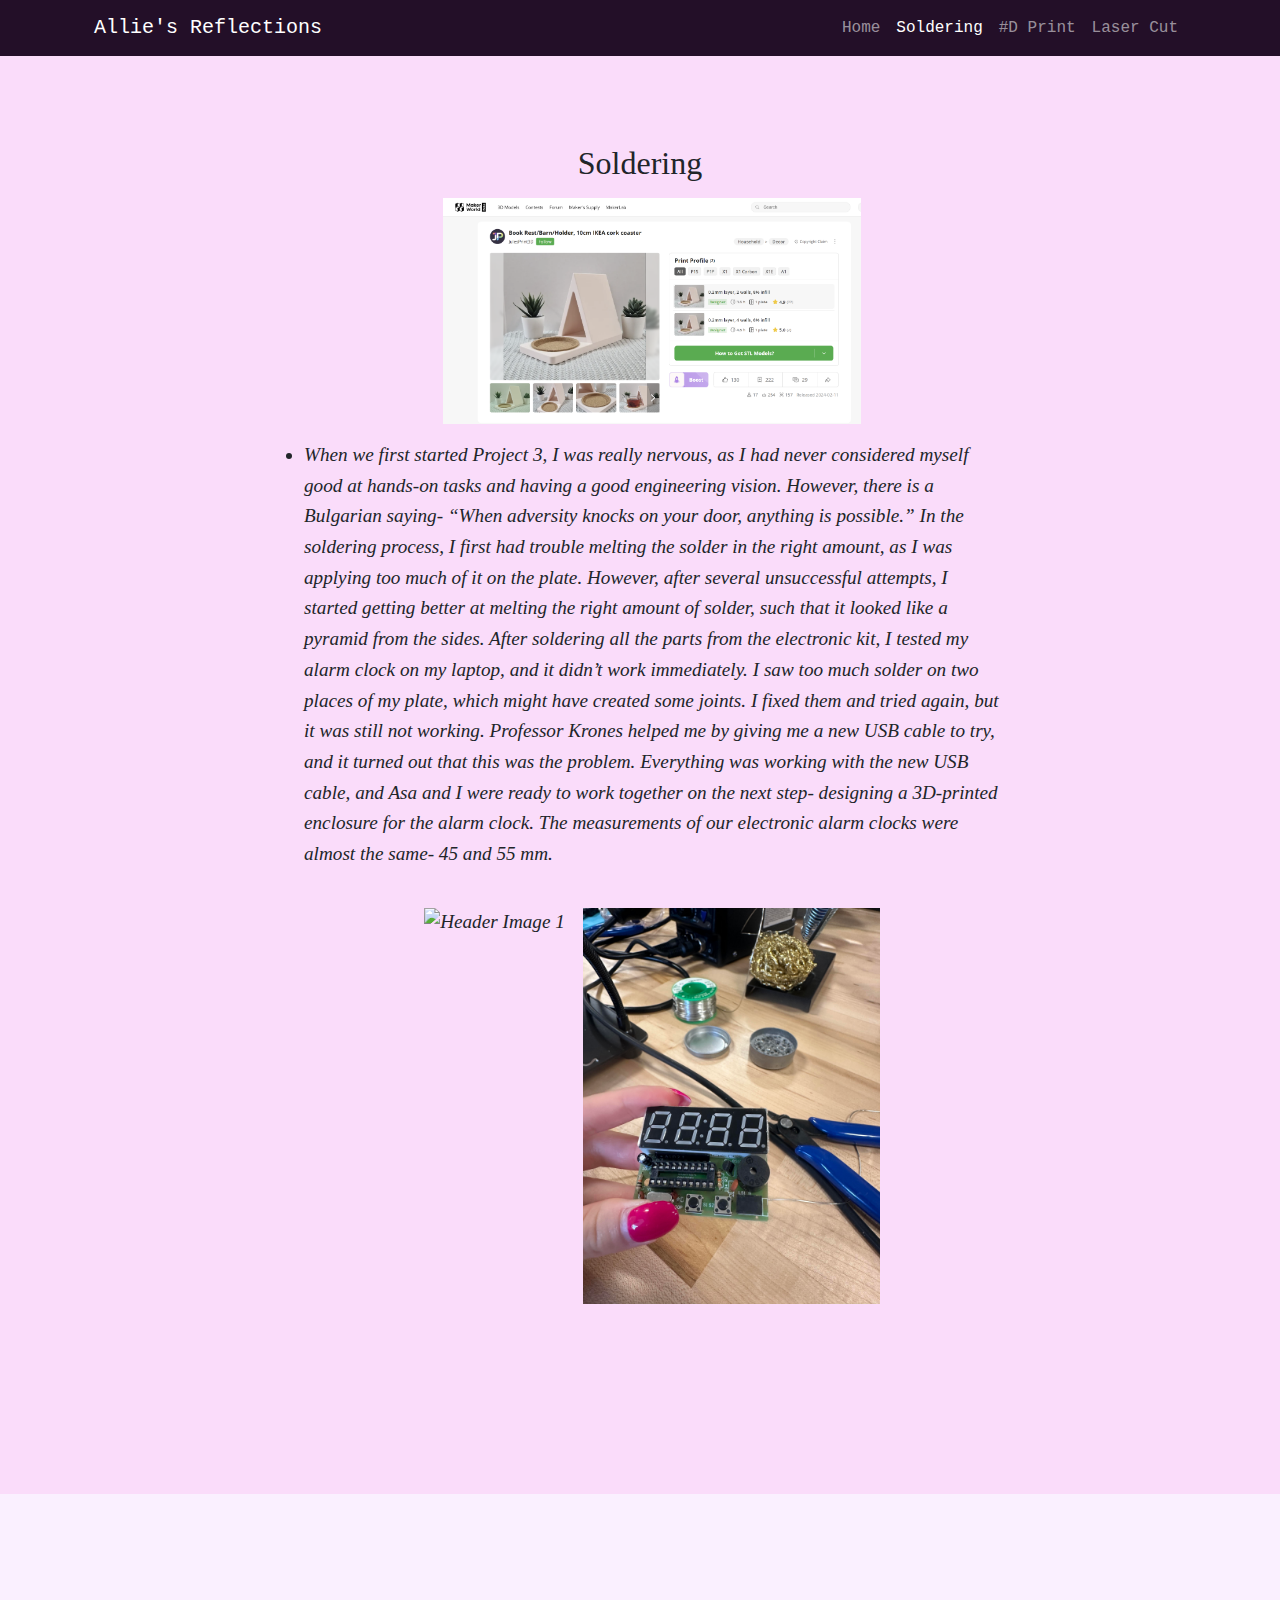
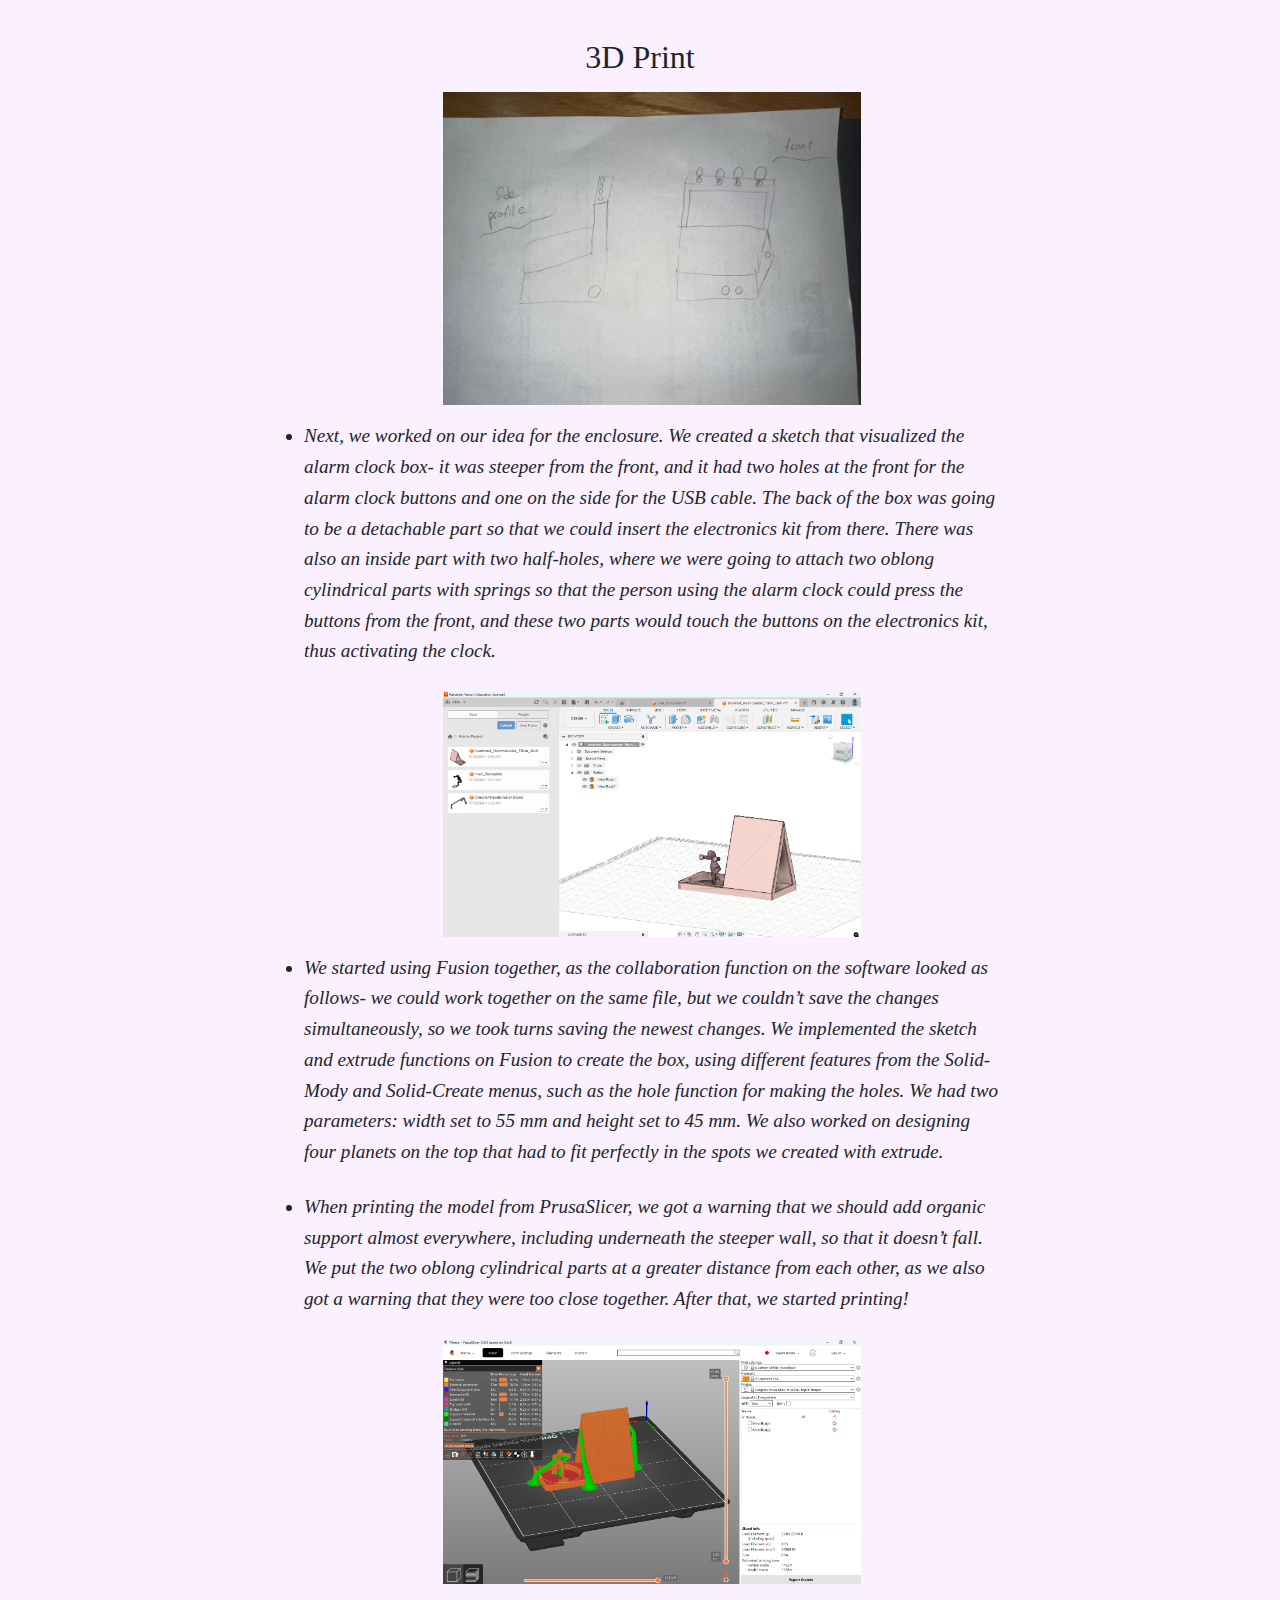
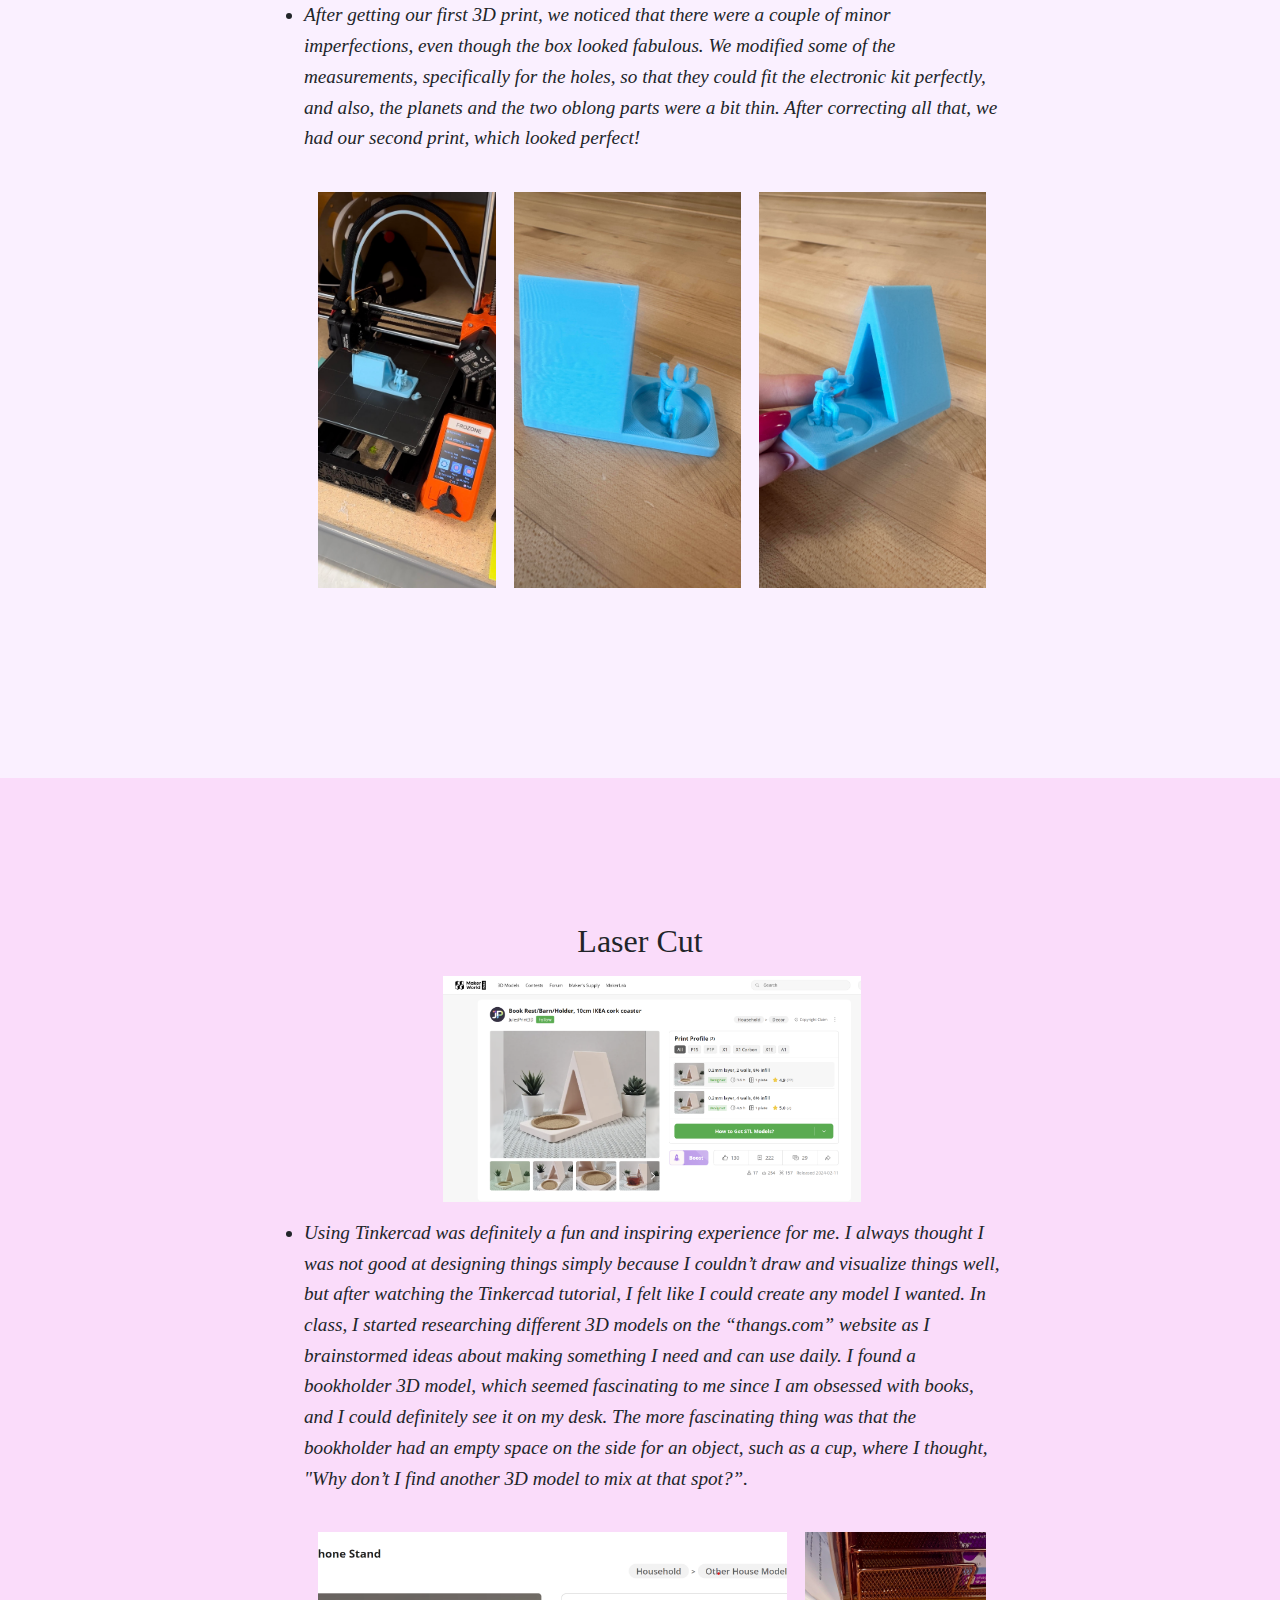
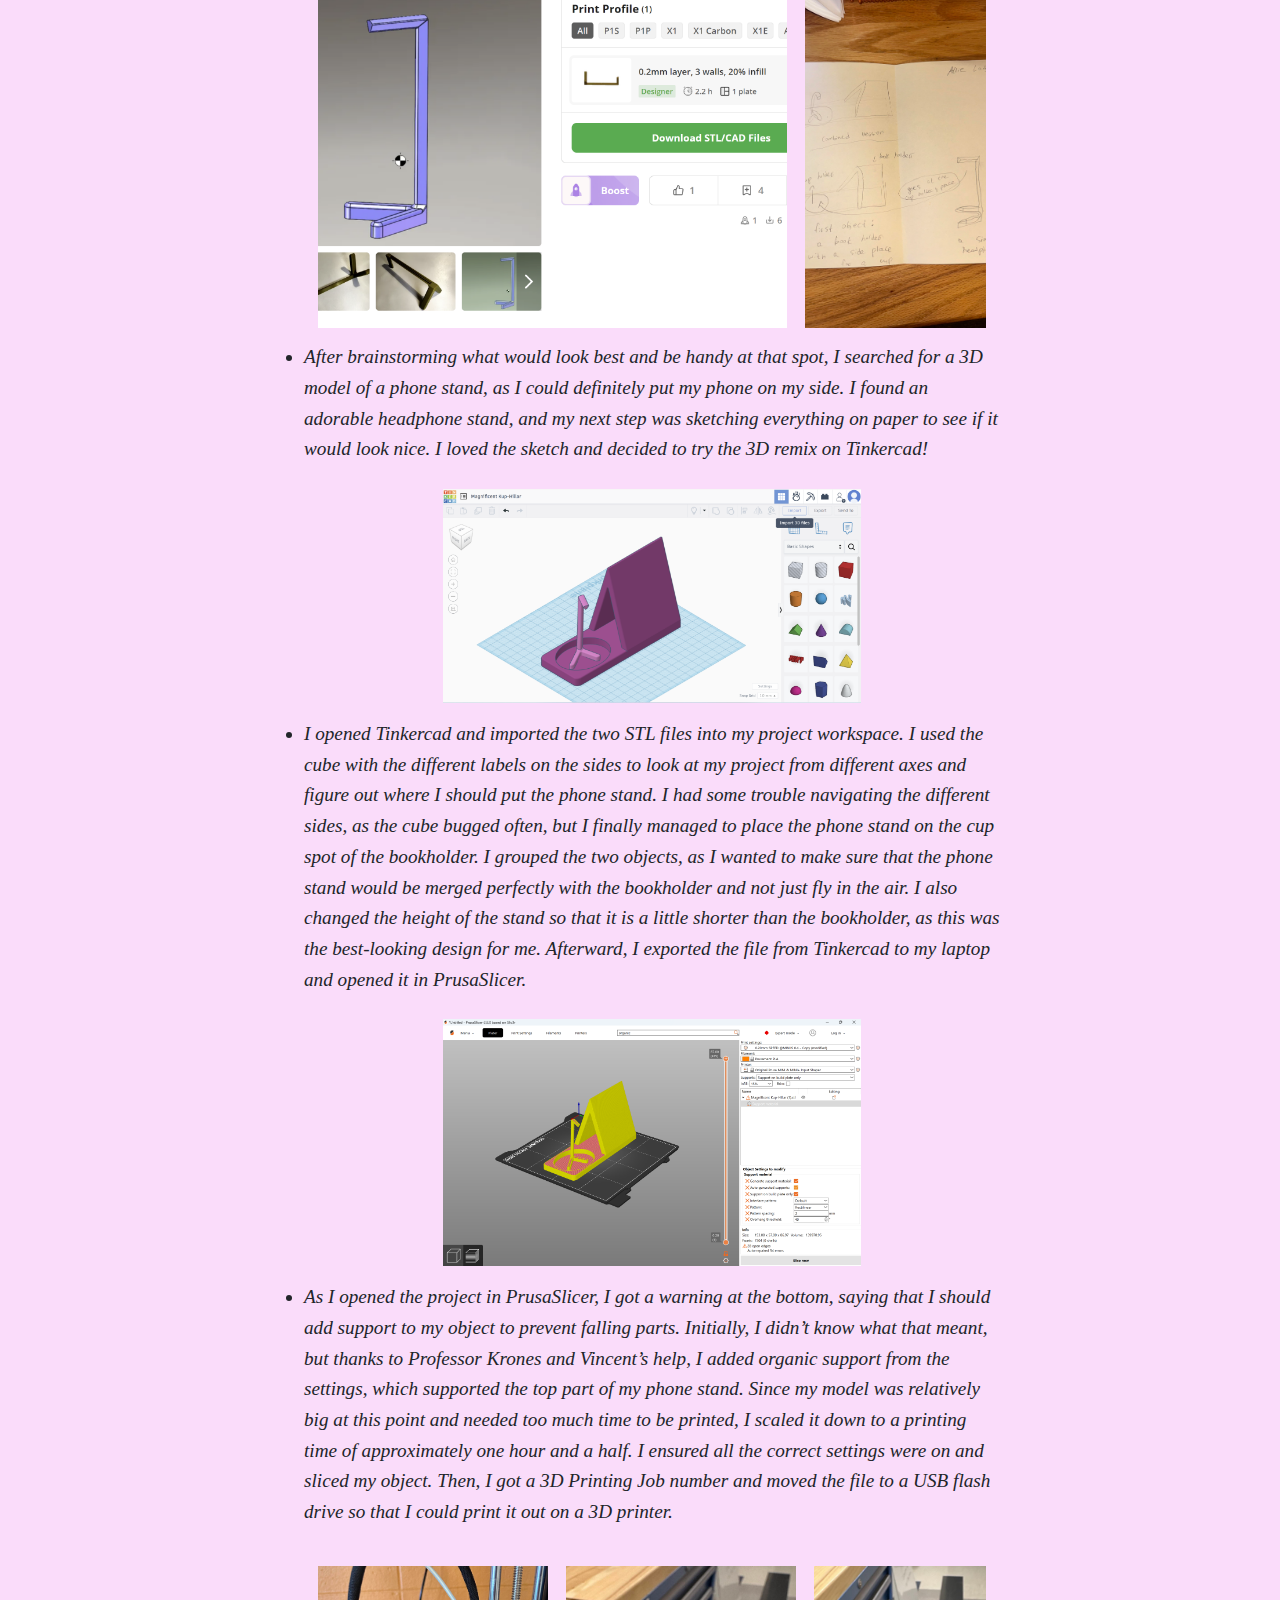
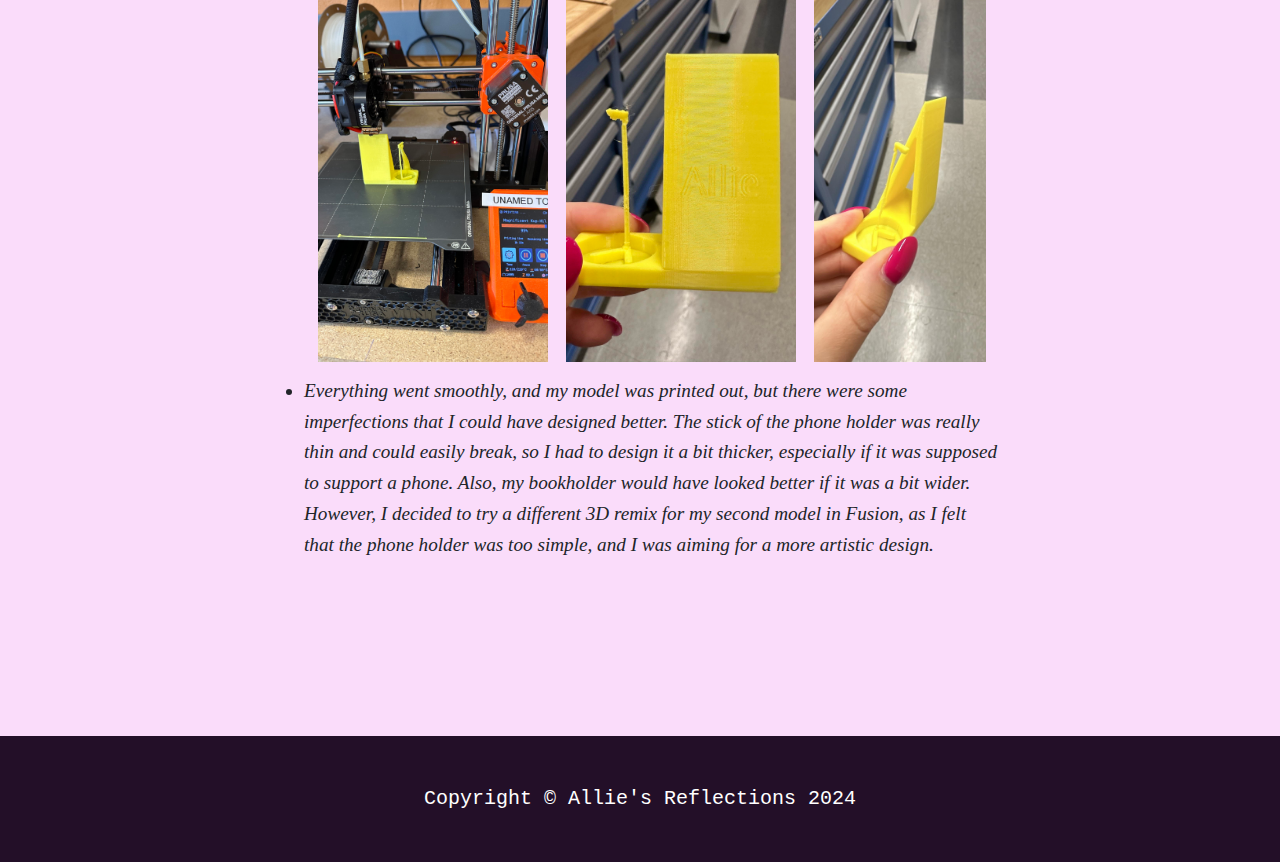
==== project3.html @ 19a3735e "Update project3.html" ====
<!DOCTYPE html>
<html lang="en">
<head>
    <meta charset="utf-8" />
    <meta name="viewport" content="width=device-width, initial-scale=1, shrink-to-fit=no" />
    <meta name="description" content="" />
    <meta name="author" content="" />
    <title>Print Reflections - Allie's Reflections</title>
    <link rel="icon" type="image/x-icon" href="assets/favicon.ico" />
    <!-- Core theme CSS (includes Bootstrap)-->
    <link href="css/styles.css" rel="stylesheet" />
</head>
<body id="page-top">
    <!-- Navigation -->
    <nav class="navbar navbar-expand-lg navbar-dark bg-dark fixed-top" id="mainNav">
        <div class="container px-4">
            <a class="navbar-brand" href="index.html">Allie's Reflections</a>
            <button class="navbar-toggler" type="button" data-bs-toggle="collapse" data-bs-target="#navbarResponsive" aria-controls="navbarResponsive" aria-expanded="false" aria-label="Toggle navigation"><span class="navbar-toggler-icon"></span></button>
            <div class="collapse navbar-collapse text-white" id="navbarResponsive">
                <ul class="navbar-nav ms-auto">
                    <li class="nav-item"><a class="nav-link" href="index.html">Home</a></li>
                    <li class="nav-item"><a class="nav-link" href="project3.html#model1">Soldering</a></li>
                    <li class="nav-item"><a class="nav-link" href="project3.html#model2">#D Print</a></li>
                    <li class="nav-item"><a class="nav-link" href="project3.html#model3">Laser Cut</a></li>
                </ul>
            </div>
        </div>
    </nav>

    <!-- Model 1 section -->
    <section class="bg-light" id="model1">
        <div class="container px-4">
            <div class="row justify-content-center">
                <div class="col-lg-8">
                    <h2>Soldering </h2>
                    <ul class="keychain-print-text">
                        <img src="assets/bookholder.png" alt="Bookholder Print" class="keychain-image">
                        <li> When we first started Project 3, I was really nervous, as I had never considered myself good at hands-on tasks and having a good engineering vision. However, there is a Bulgarian saying- “When adversity knocks on your door, anything is possible.” In the soldering process, I first had trouble melting the solder in the right amount, as I was applying too much of it on the plate. However, after several unsuccessful attempts, I started getting better at melting the right amount of solder, such that it looked like a pyramid from the sides. After soldering all the parts from the electronic kit, I tested my alarm clock on my laptop, and it didn’t work immediately. I saw too much solder on two places of my plate, which might have created some joints. I fixed them and tried again, but it was still not working. Professor Krones helped me by giving me a new USB cable to try, and it turned out that this was the problem. Everything was working with the new USB cable, and Asa and I were ready to work together on the next step- designing a 3D-printed enclosure for the alarm clock. The measurements of our electronic alarm clocks were almost the same- 45 and 55 mm.</li>
                        <div class="header-images">
                            <div class="header-image1">
                                <img src="assets/Soldering1.png" alt="Header Image 1" />
                            </div>
                            <div class="header-image2">
                                <img src="assets/Soldering2.jpg" alt="Header Image 2" />
                            </div>
                        </div>
                    </ul>
                </div>
            </div>
        </div>
    </section>

    <!-- Model 2 section -->
    <section class="bg-secondary" id="model2">
        <div class="container px-4">
            <div class="row gx-4 justify-content-center">
                <div class="col-lg-8">
                    <h2>3D Print</h2>
                    <ul class="keychain-print-text">
                        <img src="assets/Sketch.jpg" alt="Man Design" class="keychain-image">
                        <li>Next, we worked on our idea for the enclosure. We created a sketch that visualized the alarm clock box- it was steeper from the front, and it had two holes at the front for the alarm clock buttons and one on the side for the USB cable. The back of the box was going to be a detachable part so that we could insert the electronics kit from there. There was also an inside part with two half-holes, where we were going to attach two oblong cylindrical parts with springs so that the person using the alarm clock could press the buttons from the front, and these two parts would touch the buttons on the electronics kit, thus activating the clock.</li>
                        <img src="assets/Fusion.png" alt="Fusion" class="keychain-image">
                        <li>We started using Fusion together, as the collaboration function on the software looked as follows- we could work together on the same file, but we couldn’t save the changes simultaneously, so we took turns saving the newest changes. We implemented the sketch and extrude functions on Fusion to create the box, using different features from the Solid-Mody and Solid-Create menus, such as the hole function for making the holes. We had two parameters: width set to 55 mm and height set to 45 mm. We also worked on designing four planets on the top that had to fit perfectly in the spots we created with extrude. </li>
                        <li>When printing the model from PrusaSlicer, we got a warning that we should add organic support almost everywhere, including underneath the steeper wall, so that it doesn’t fall. We put the two oblong cylindrical parts at a greater distance from each other, as we also got a warning that they were too close together. After that, we started printing! </li>
                        <img src="assets/Remix2_PrusaSlicer.png" alt="Remix2_PrusaSlicer" class="keychain-image">
                        <li>After getting our first 3D print, we noticed that there were a couple of minor imperfections, even though the box looked fabulous. We modified some of the measurements, specifically for the holes, so that they could fit the electronic kit perfectly, and also, the planets and the two oblong parts were a bit thin. After correcting all that, we had our second print, which looked perfect!</li>
                        <div class="header-images">
                            <div class="header-image1">
                                <img src="assets/model2_image1.jpg" alt="Header Image 1" />
                            </div>
                            <div class="header-image2">
                                <img src="assets/model2_image2.jpg" alt="Header Image 2" />
                            </div>
                            <div class="header-image3">
                                <img src="assets/model2_image3.jpg" alt="Header Image 3" />
                            </div>
                        </div>
                    </ul>
                </div>
            </div>
        </div>
    </section>
     <!-- Model 3 section -->
    <section class="bg-light" id="model3">
        <div class="container px-4">
            <div class="row justify-content-center">
                <div class="col-lg-8">
                    <h2>Laser Cut</h2>
                    <ul class="keychain-print-text">
                        <img src="assets/bookholder.png" alt="Bookholder Print" class="keychain-image">
                        <li>Using Tinkercad was definitely a fun and inspiring experience for me. I always thought I was not good at designing things simply because I couldn’t draw and visualize things well, but after watching the Tinkercad tutorial, I felt like I could create any model I wanted. In class, I started researching different 3D models on the “thangs.com” website as I brainstormed ideas about making something I need and can use daily. I found a bookholder 3D model, which seemed fascinating to me since I am obsessed with books, and I could definitely see it on my desk. The more fascinating thing was that the bookholder had an empty space on the side for an object, such as a cup, where I thought, "Why don’t I find another 3D model to mix at that spot?”.</li>
                        <div class="header-images">
                            <div class="header-image1">
                                <img src="assets/headphone_stand.png" alt="Header Image 1" />
                            </div>
                            <div class="header-image2">
                                <img src="assets/sketch.jpg" alt="Header Image 2" />
                            </div>
                        </div>
                        <li>After brainstorming what would look best and be handy at that spot, I searched for a 3D model of a phone stand, as I could definitely put my phone on my side. I found an adorable headphone stand, and my next step was sketching everything on paper to see if it would look nice. I loved the sketch and decided to try the 3D remix on Tinkercad!</li>
                        <img src="assets/Tinkercad.png" alt="Tinkercad" class="keychain-image">
                        <li>I opened Tinkercad and imported the two STL files into my project workspace. I used the cube with the different labels on the sides to look at my project from different axes and figure out where I should put the phone stand. I had some trouble navigating the different sides, as the cube bugged often, but I finally managed to place the phone stand on the cup spot of the bookholder. I grouped the two objects, as I wanted to make sure that the phone stand would be merged perfectly with the bookholder and not just fly in the air. I also changed the height of the stand so that it is a little shorter than the bookholder, as this was the best-looking design for me. Afterward, I exported the file from Tinkercad to my laptop and opened it in PrusaSlicer. </li>
                        <img src="assets/Remix1_PrusaSlicer.png" alt="Remix1_PrusaSlicer" class="keychain-image">
                        <li>As I opened the project in PrusaSlicer, I got a warning at the bottom, saying that I should add support to my object to prevent falling parts. Initially, I didn’t know what that meant, but thanks to Professor Krones and Vincent’s help, I added organic support from the settings, which supported the top part of my phone stand. Since my model was relatively big at this point and needed too much time to be printed, I scaled it down to a printing time of approximately one hour and a half. I ensured all the correct settings were on and sliced my object. Then, I got a 3D Printing Job number and moved the file to a USB flash drive so that I could print it out on a 3D printer.</li>
                        <div class="header-images">
                            <div class="header-image1">
                                <img src="assets/model1_image1.jpg" alt="Header Image 1" />
                            </div>
                            <div class="header-image2">
                                <img src="assets/model1_image2.jpg" alt="Header Image 2" />
                            </div>
                            <div class="header-image3">
                                <img src="assets/model1_image3.jpg" alt="Header Image 3" />
                            </div>
                        </div>
                        <li>Everything went smoothly, and my model was printed out, but there were some imperfections that I could have designed better. The stick of the phone holder was really thin and could easily break, so I had to design it a bit thicker, especially if it was supposed to support a phone. Also, my bookholder would have looked better if it was a bit wider. However, I decided to try a different 3D remix for my second model in Fusion, as I felt that the phone holder was too simple, and I was aiming for a more artistic design.</li>
                    </ul>
                </div>
            </div>
        </div>
    </section>


    <!-- Footer -->
    <footer class="py-5 bg-dark">
        <div class="container px-4"><p class="m-0 text-center text-white">Copyright &copy; Allie's Reflections 2024</p></div>
    </footer>
    <!-- Bootstrap core JS -->
    <script src="https://cdn.jsdelivr.net/npm/bootstrap@5.2.3/dist/js/bootstrap.bundle.min.js"></script>
    <!-- Core theme JS -->
    <script src="js/scripts.js"></script>
</body>
</html>
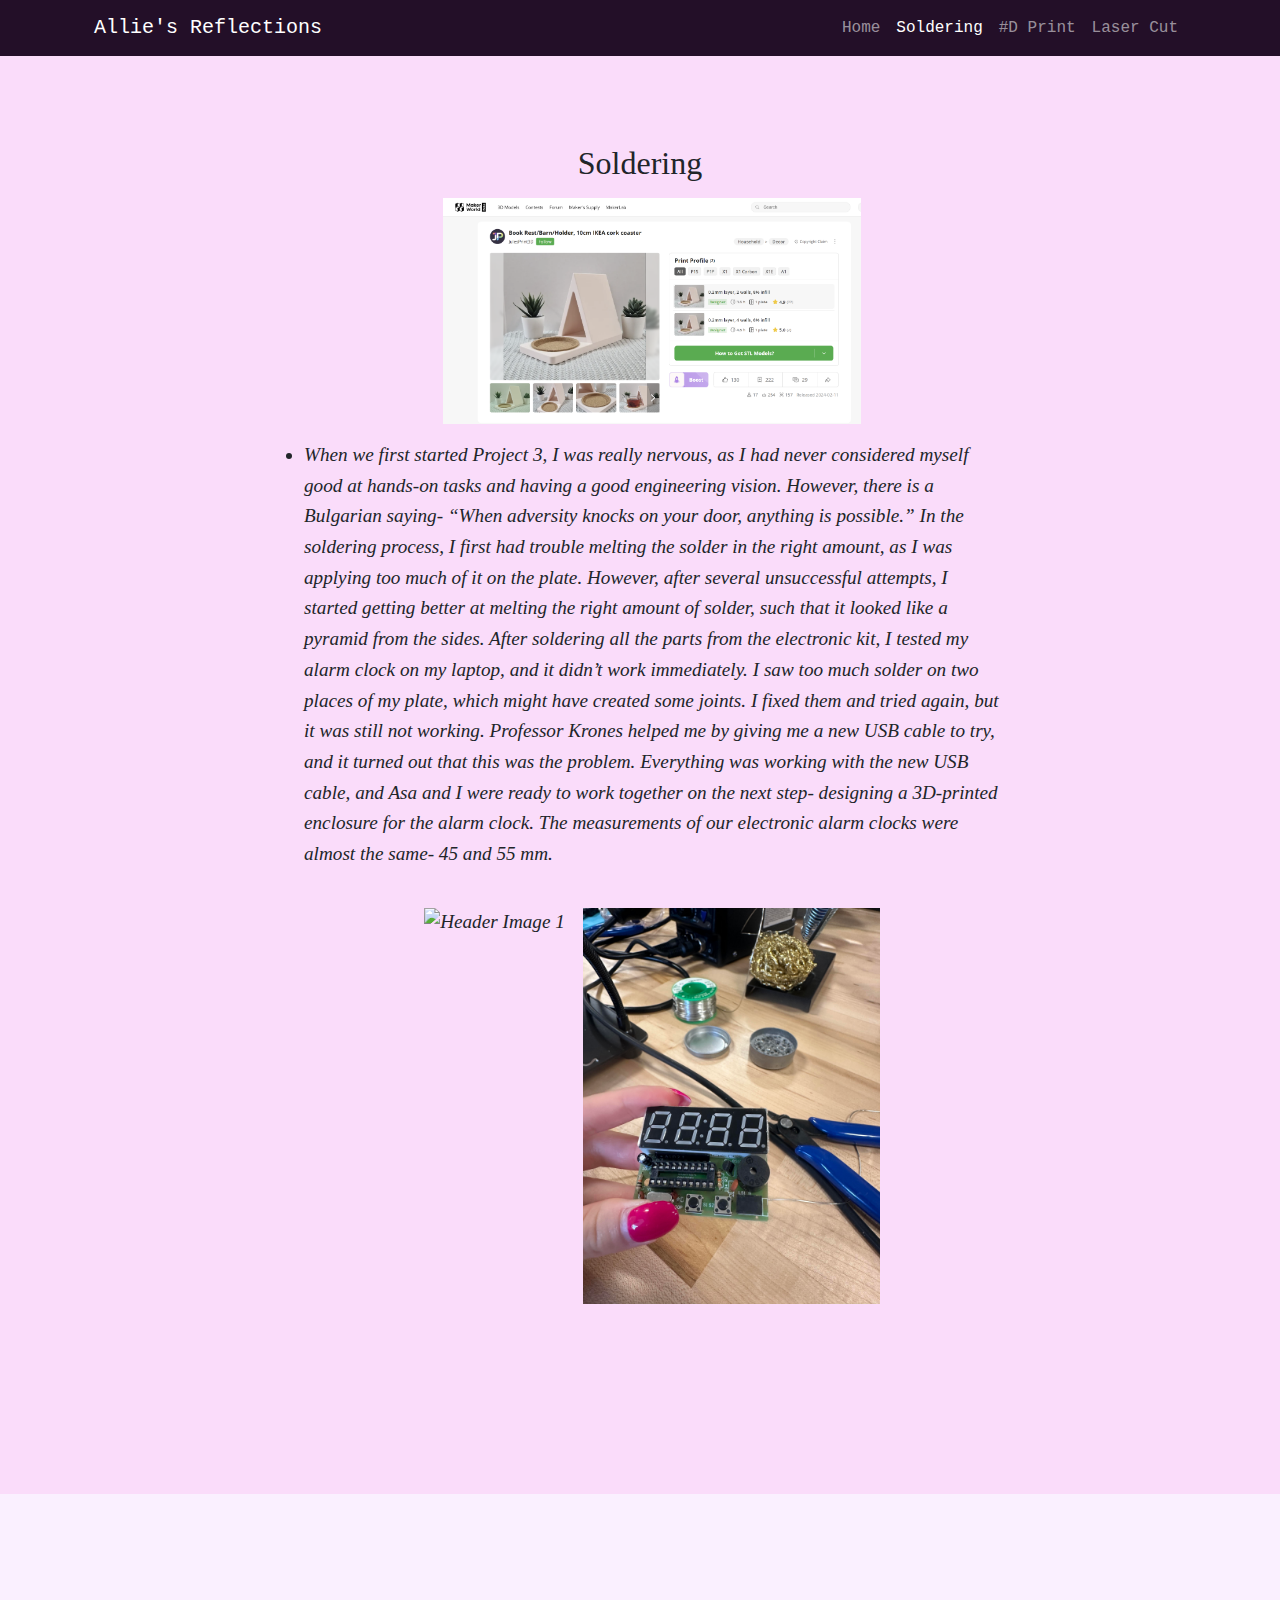
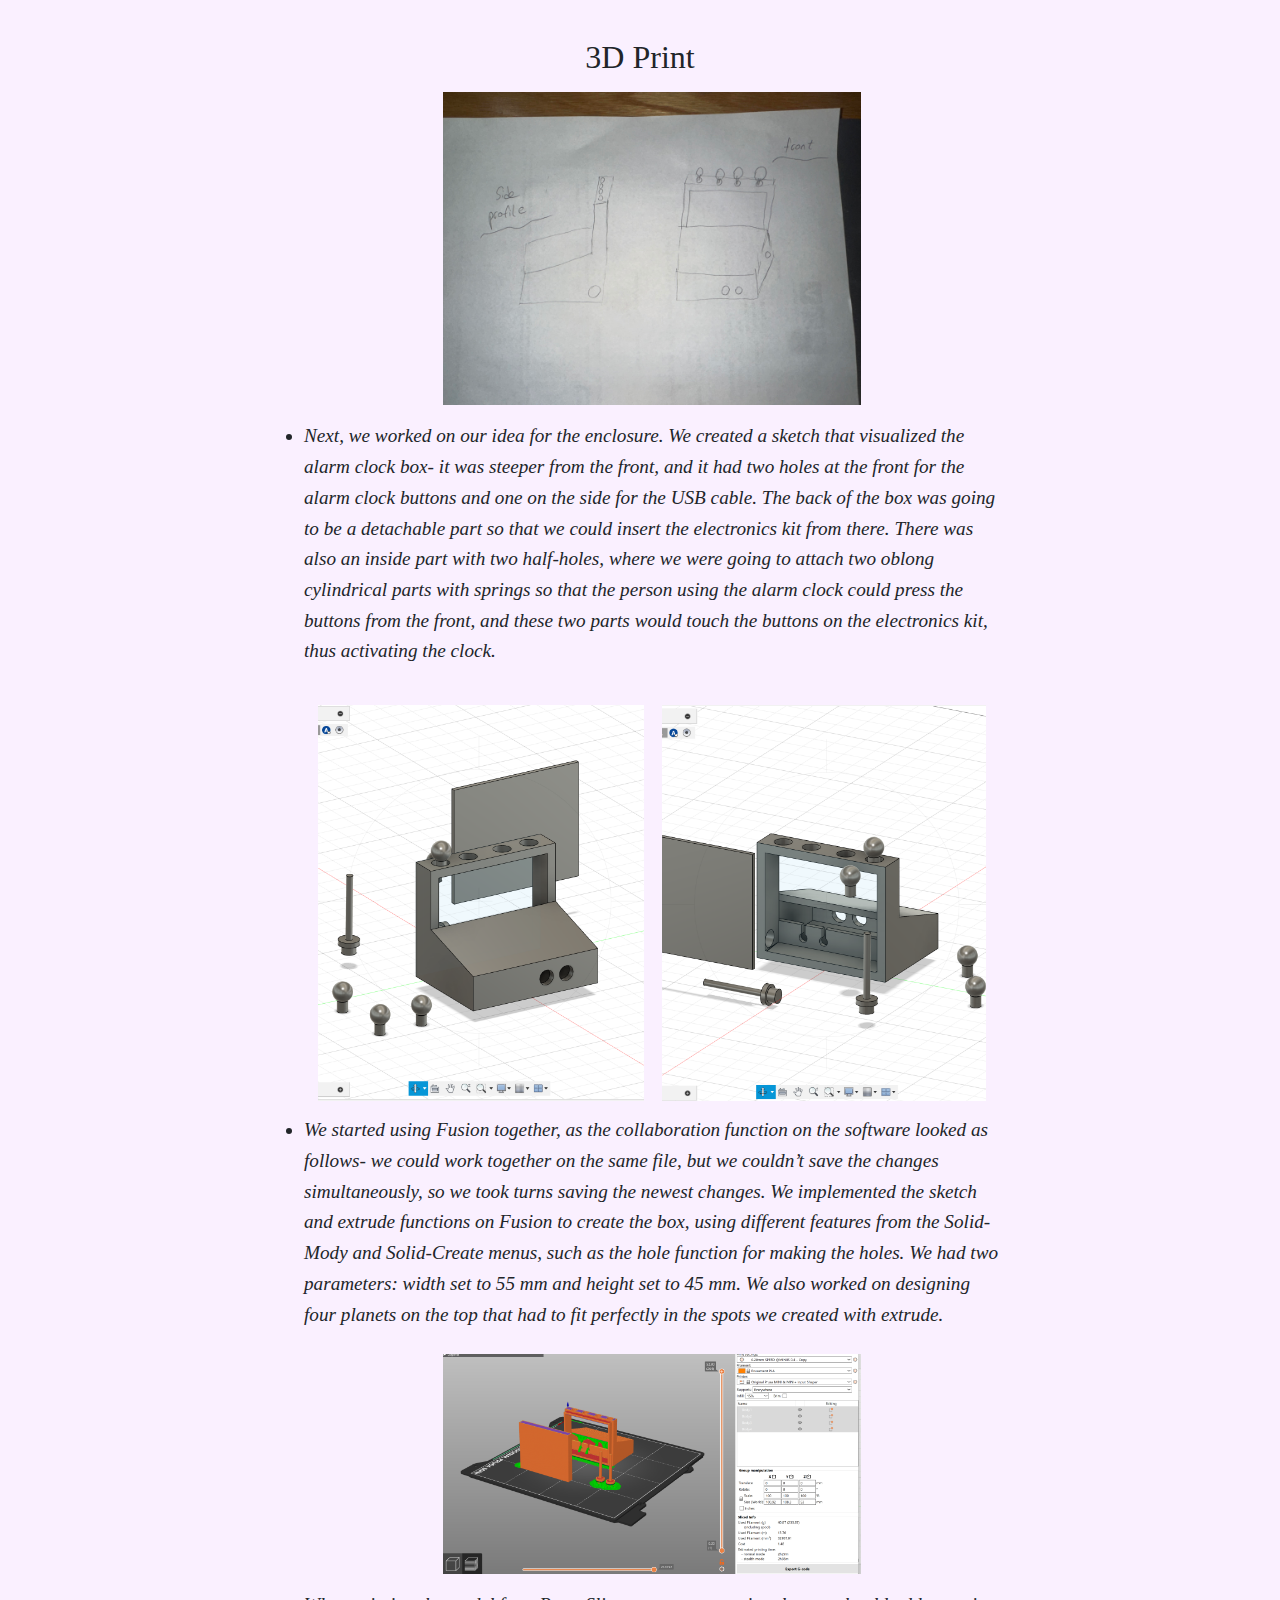
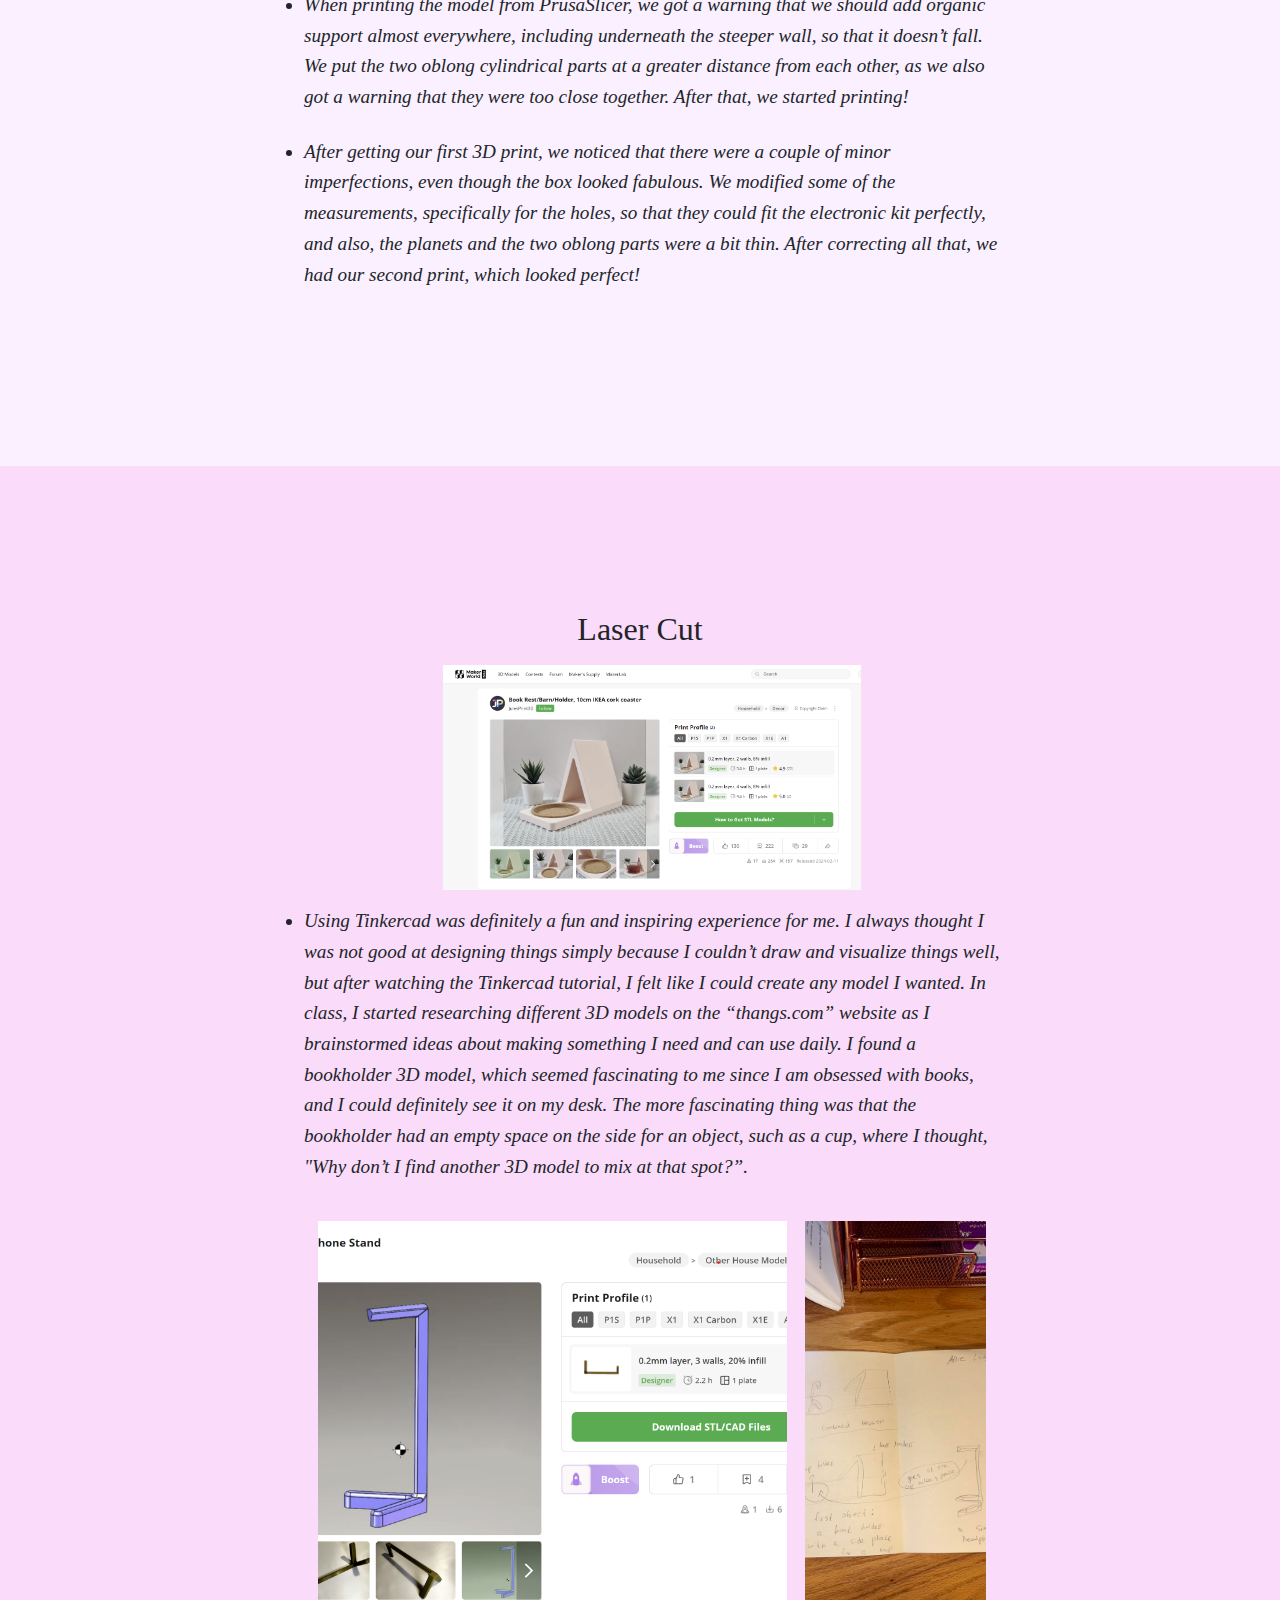
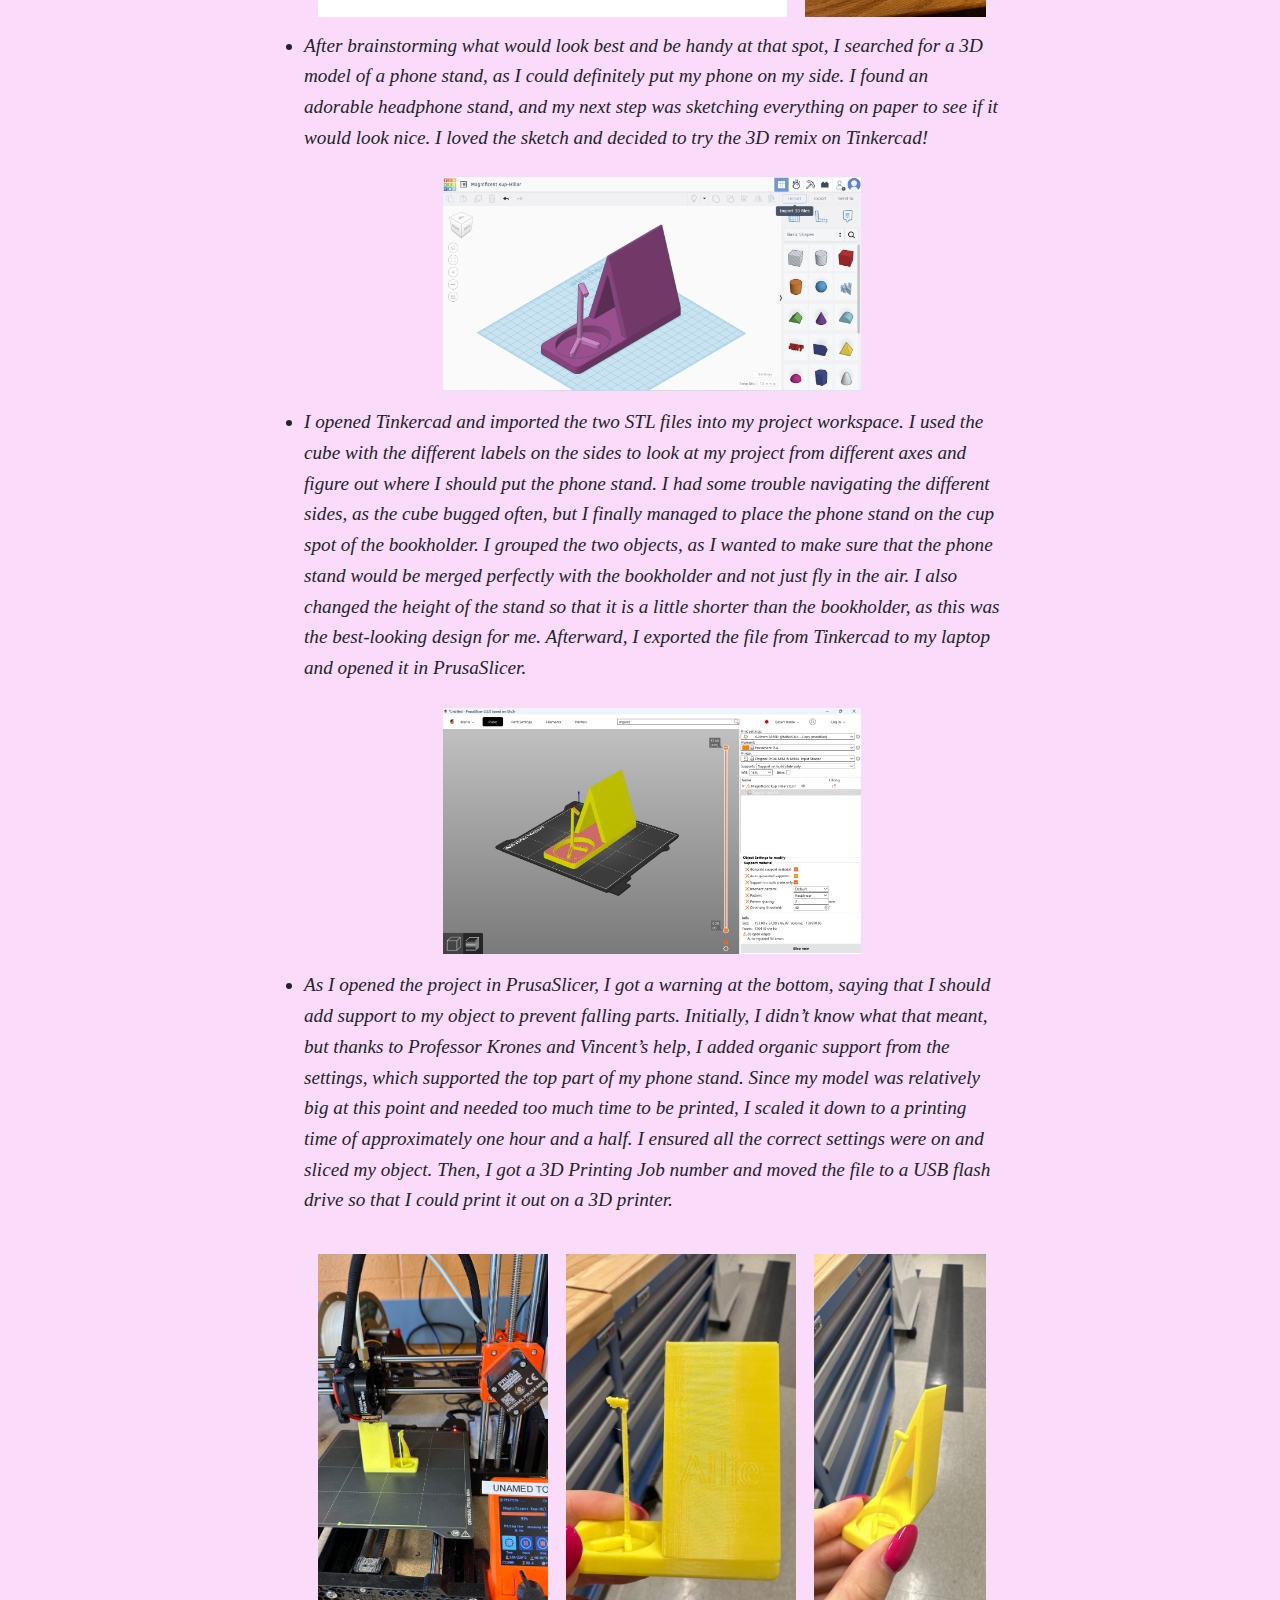
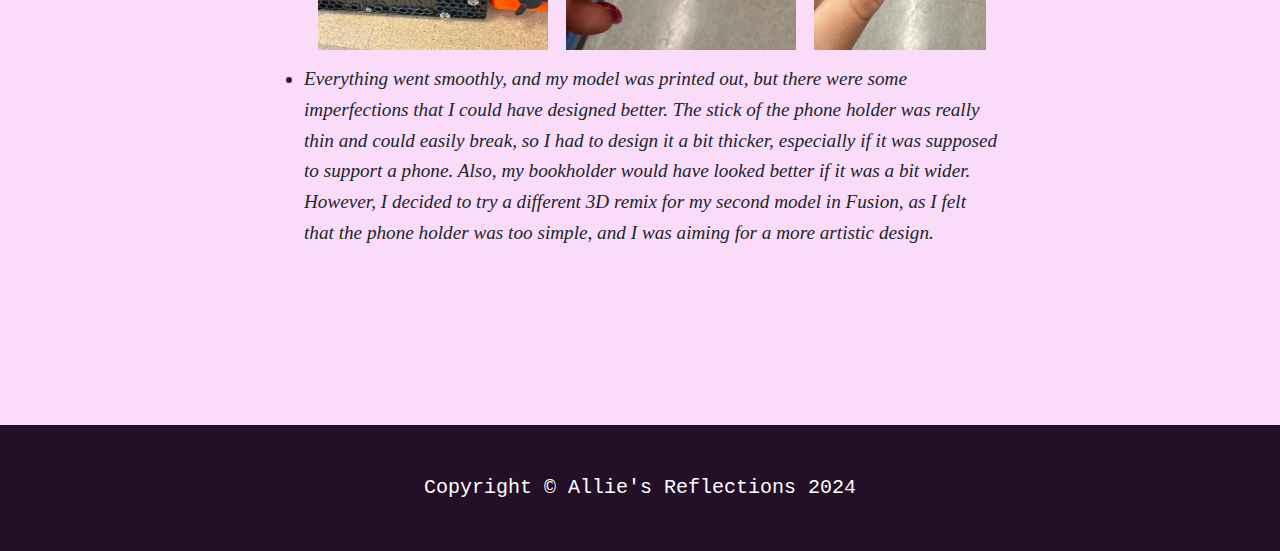
==== commit f342f9af: "Update project3.html" ====
--- a/project3.html
+++ b/project3.html
@@ -59,22 +59,18 @@
                     <ul class="keychain-print-text">
                         <img src="assets/Sketch.jpg" alt="Man Design" class="keychain-image">
                         <li>Next, we worked on our idea for the enclosure. We created a sketch that visualized the alarm clock box- it was steeper from the front, and it had two holes at the front for the alarm clock buttons and one on the side for the USB cable. The back of the box was going to be a detachable part so that we could insert the electronics kit from there. There was also an inside part with two half-holes, where we were going to attach two oblong cylindrical parts with springs so that the person using the alarm clock could press the buttons from the front, and these two parts would touch the buttons on the electronics kit, thus activating the clock.</li>
-                        <img src="assets/Fusion.png" alt="Fusion" class="keychain-image">
-                        <li>We started using Fusion together, as the collaboration function on the software looked as follows- we could work together on the same file, but we couldn’t save the changes simultaneously, so we took turns saving the newest changes. We implemented the sketch and extrude functions on Fusion to create the box, using different features from the Solid-Mody and Solid-Create menus, such as the hole function for making the holes. We had two parameters: width set to 55 mm and height set to 45 mm. We also worked on designing four planets on the top that had to fit perfectly in the spots we created with extrude. </li>
-                        <li>When printing the model from PrusaSlicer, we got a warning that we should add organic support almost everywhere, including underneath the steeper wall, so that it doesn’t fall. We put the two oblong cylindrical parts at a greater distance from each other, as we also got a warning that they were too close together. After that, we started printing! </li>
-                        <img src="assets/Remix2_PrusaSlicer.png" alt="Remix2_PrusaSlicer" class="keychain-image">
-                        <li>After getting our first 3D print, we noticed that there were a couple of minor imperfections, even though the box looked fabulous. We modified some of the measurements, specifically for the holes, so that they could fit the electronic kit perfectly, and also, the planets and the two oblong parts were a bit thin. After correcting all that, we had our second print, which looked perfect!</li>
-                        <div class="header-images">
+                         <div class="header-images">
                             <div class="header-image1">
-                                <img src="assets/model2_image1.jpg" alt="Header Image 1" />
+                                <img src="assets/Fusion1.png" alt="Header Image 1" />
                             </div>
                             <div class="header-image2">
-                                <img src="assets/model2_image2.jpg" alt="Header Image 2" />
-                            </div>
-                            <div class="header-image3">
-                                <img src="assets/model2_image3.jpg" alt="Header Image 3" />
+                                <img src="assets/Fusion2.png" alt="Header Image 2" />
                             </div>
                         </div>
+                        <li>We started using Fusion together, as the collaboration function on the software looked as follows- we could work together on the same file, but we couldn’t save the changes simultaneously, so we took turns saving the newest changes. We implemented the sketch and extrude functions on Fusion to create the box, using different features from the Solid-Mody and Solid-Create menus, such as the hole function for making the holes. We had two parameters: width set to 55 mm and height set to 45 mm. We also worked on designing four planets on the top that had to fit perfectly in the spots we created with extrude. </li>
+                        <img src="assets/PrusaSlicer.png" alt="Remix2_PrusaSlicer" class="keychain-image">
+                        <li>When printing the model from PrusaSlicer, we got a warning that we should add organic support almost everywhere, including underneath the steeper wall, so that it doesn’t fall. We put the two oblong cylindrical parts at a greater distance from each other, as we also got a warning that they were too close together. After that, we started printing! </li>
+                        <li>After getting our first 3D print, we noticed that there were a couple of minor imperfections, even though the box looked fabulous. We modified some of the measurements, specifically for the holes, so that they could fit the electronic kit perfectly, and also, the planets and the two oblong parts were a bit thin. After correcting all that, we had our second print, which looked perfect!</li>
                     </ul>
                 </div>
             </div>
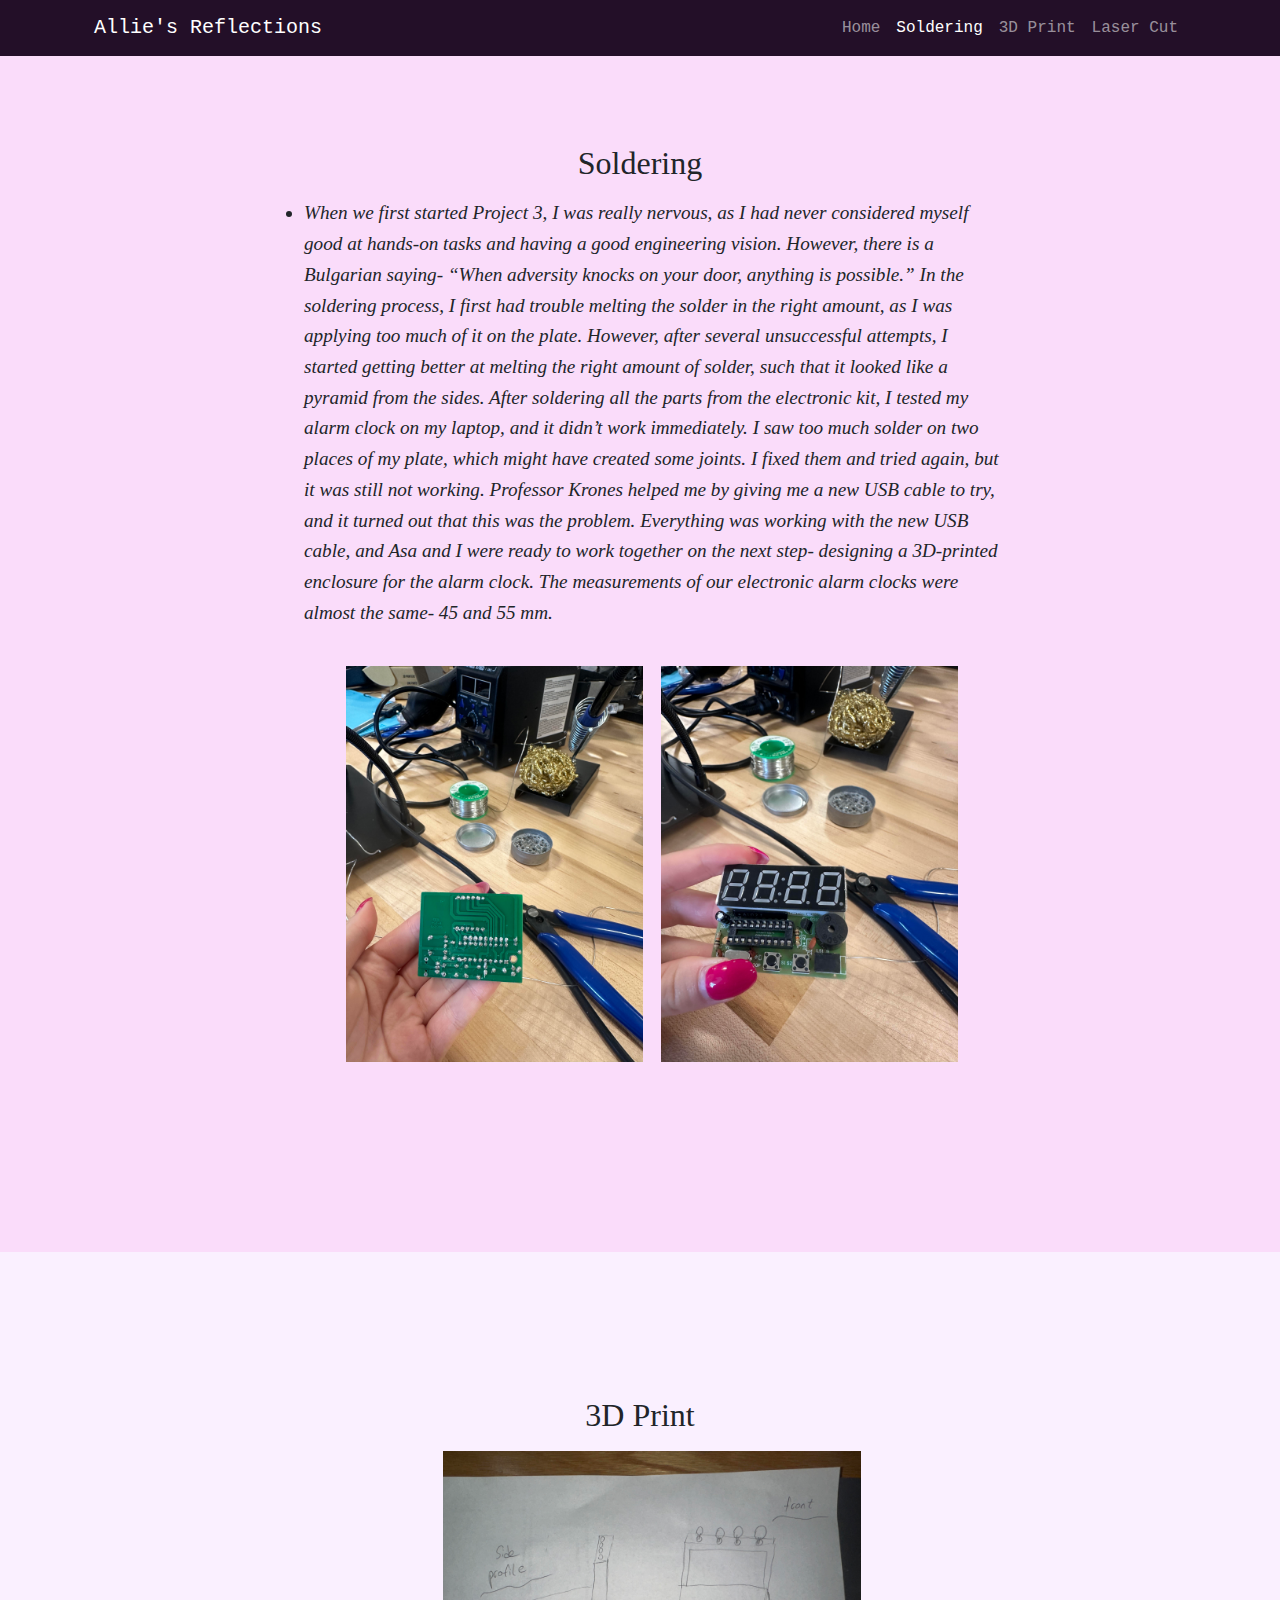
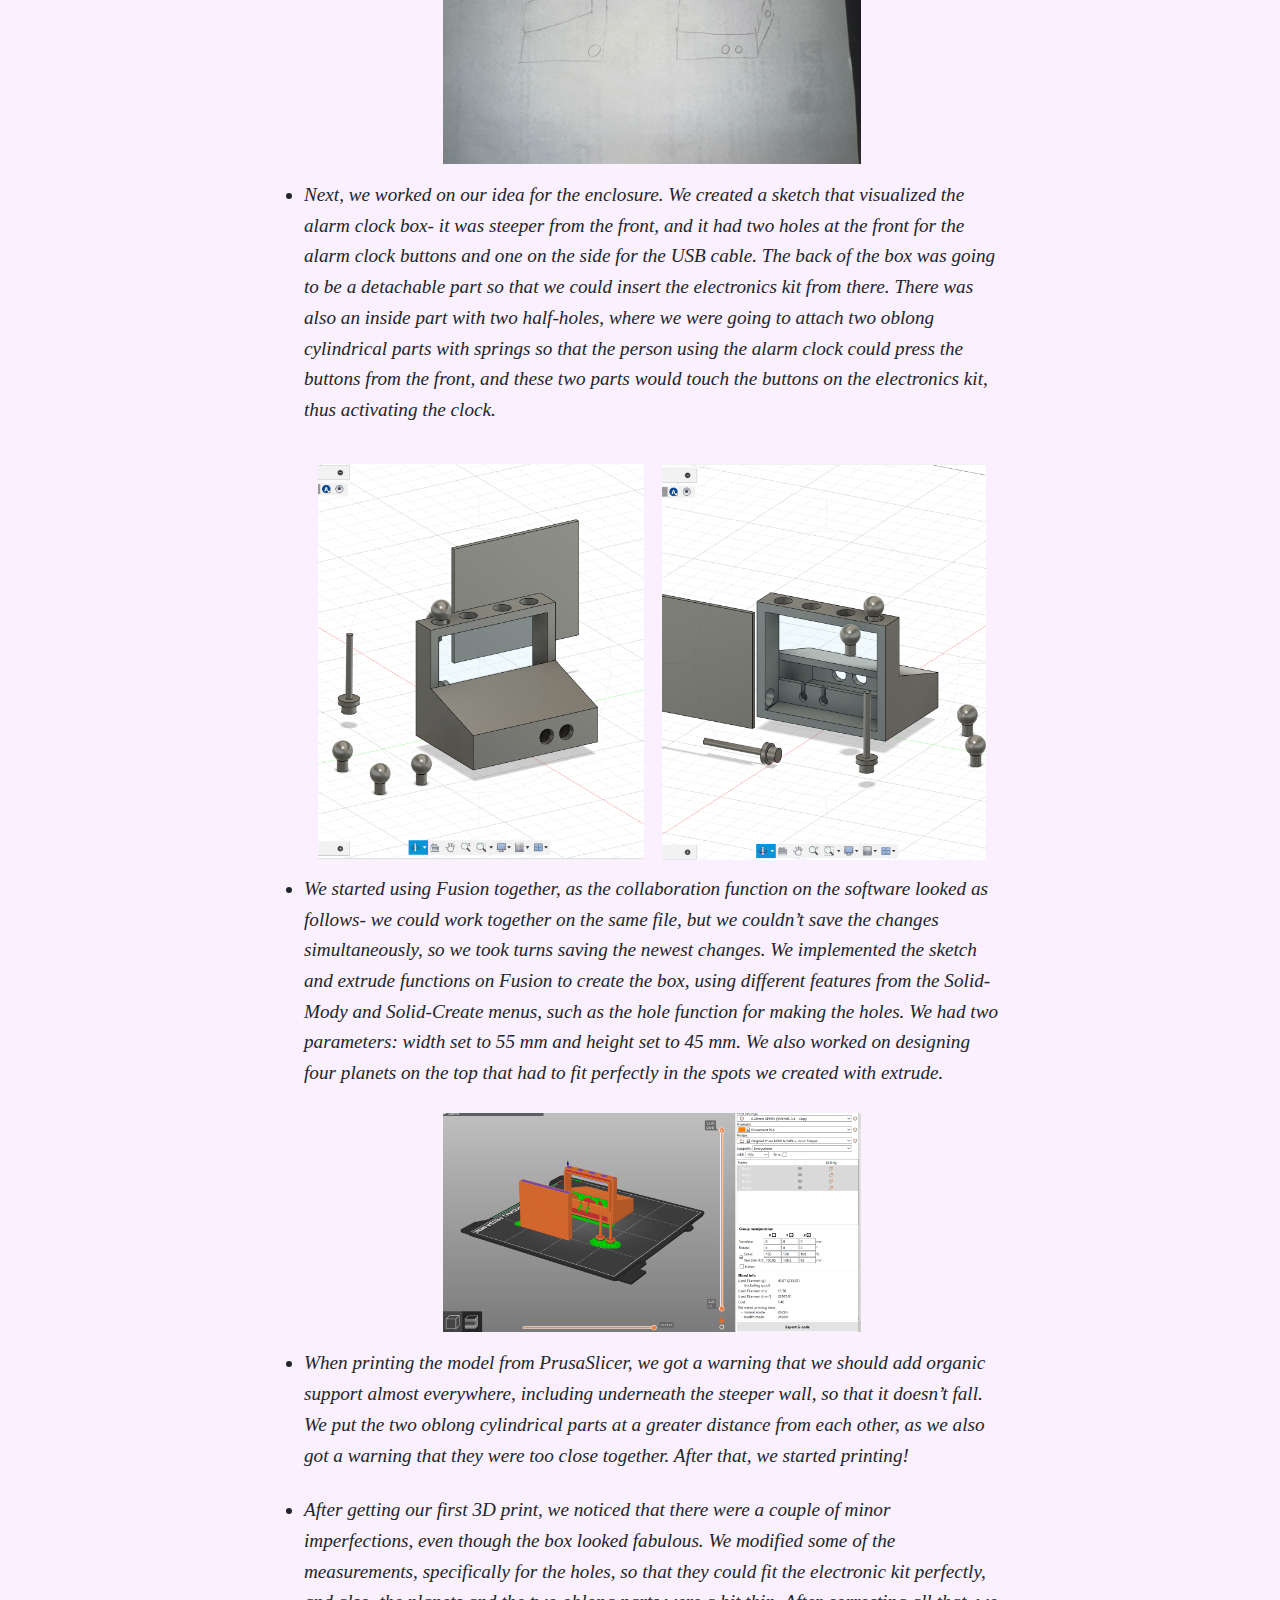
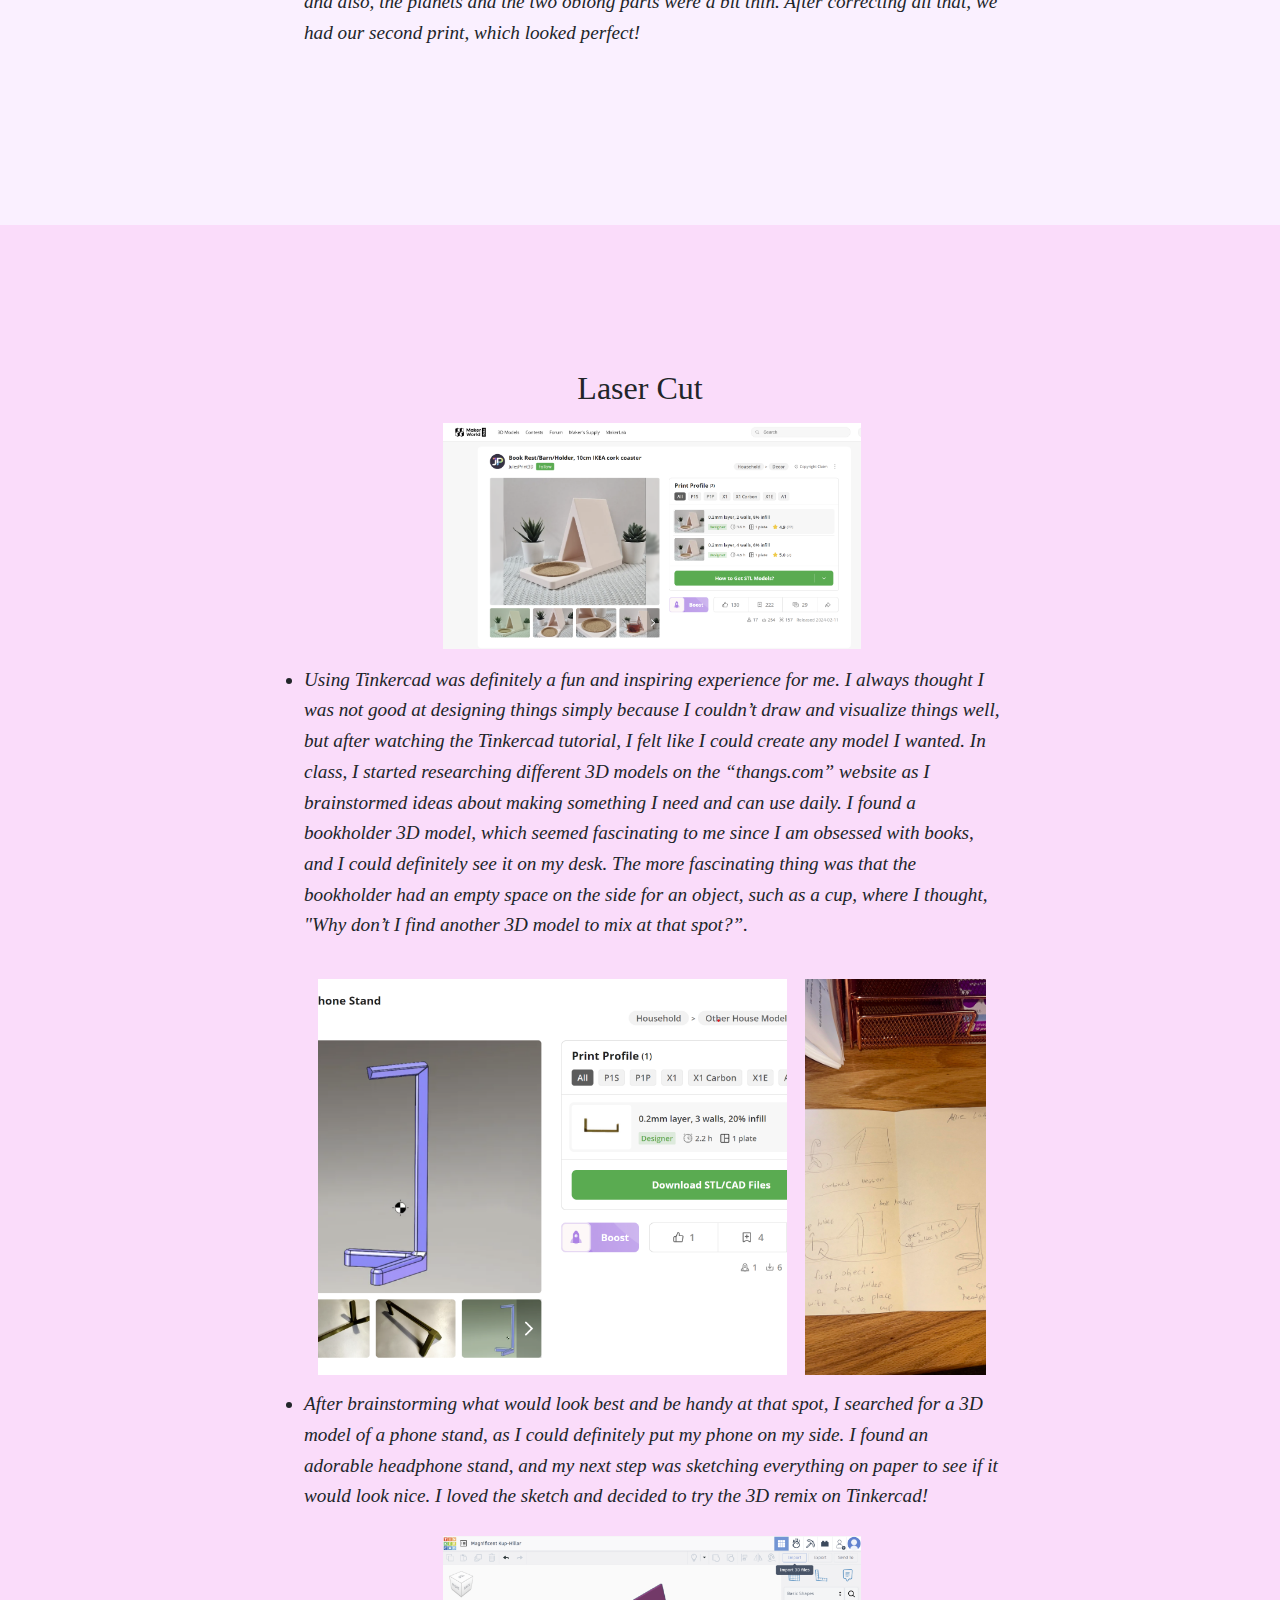
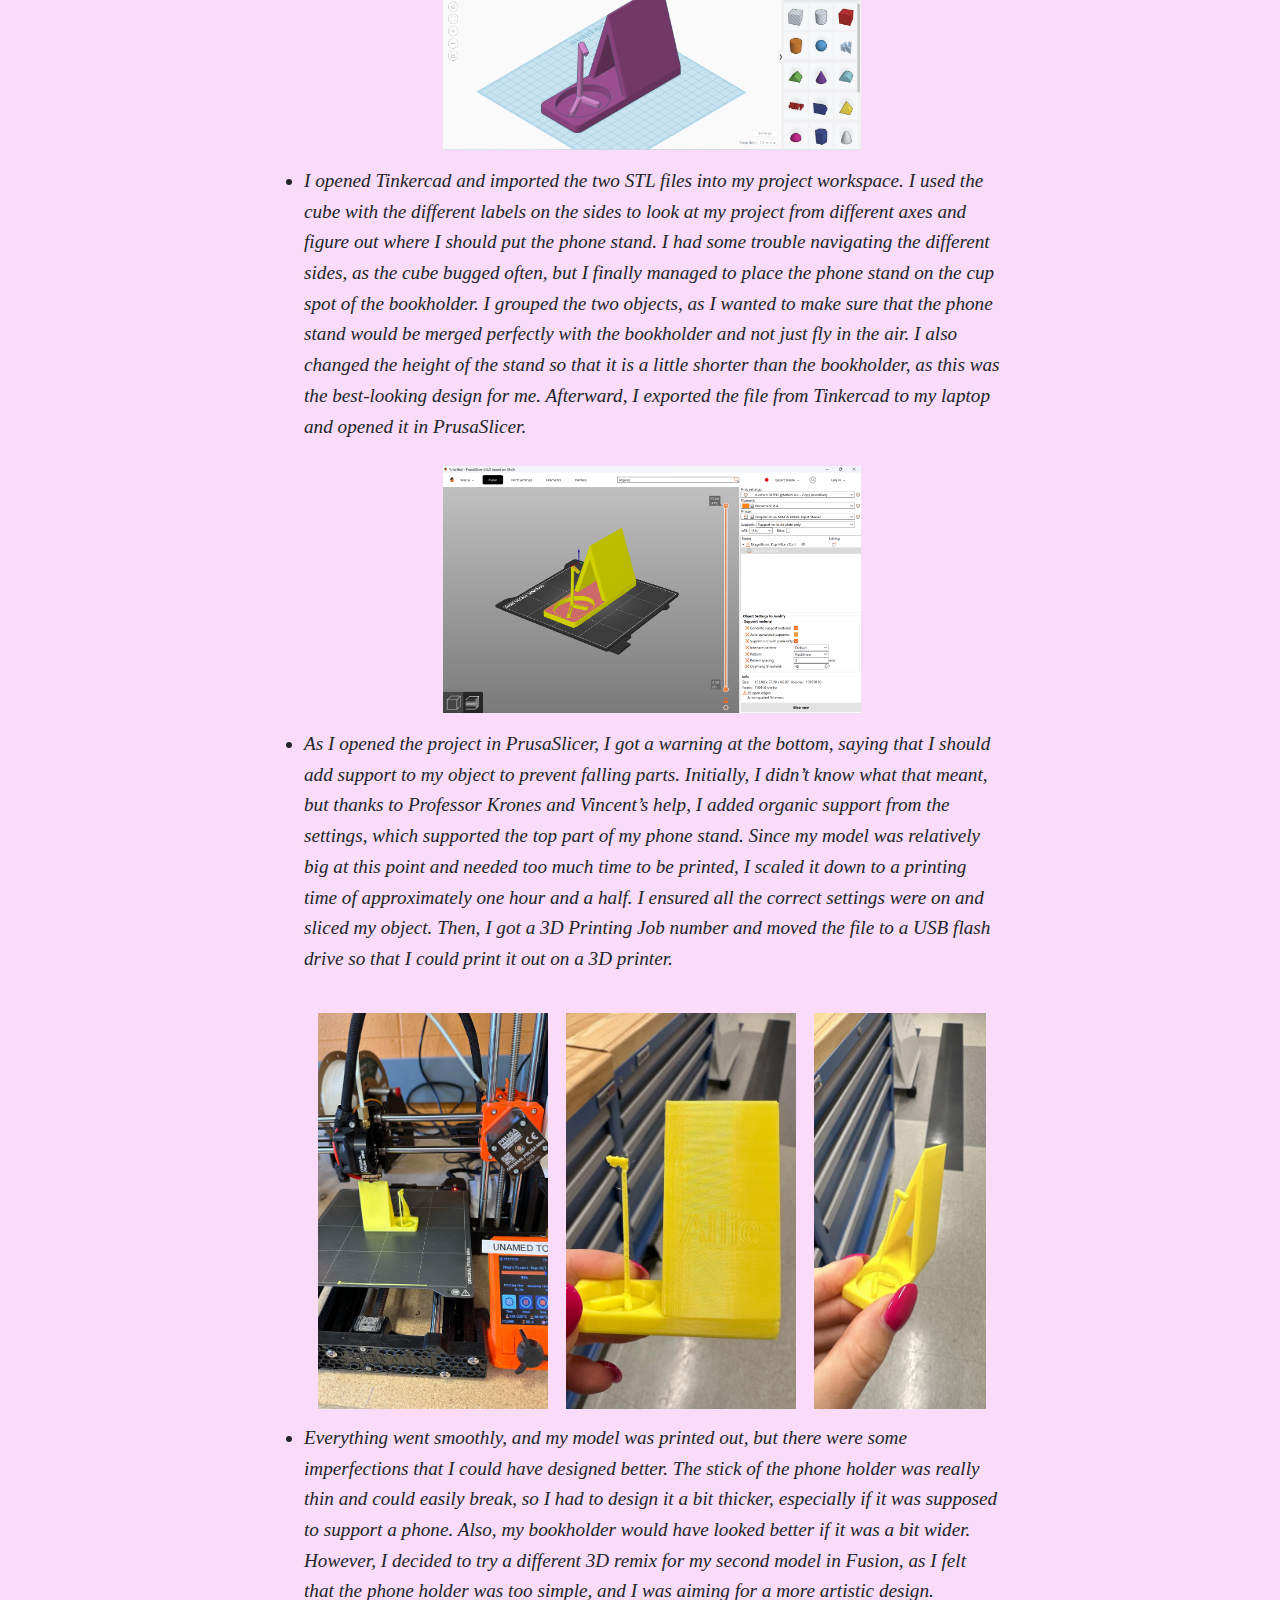
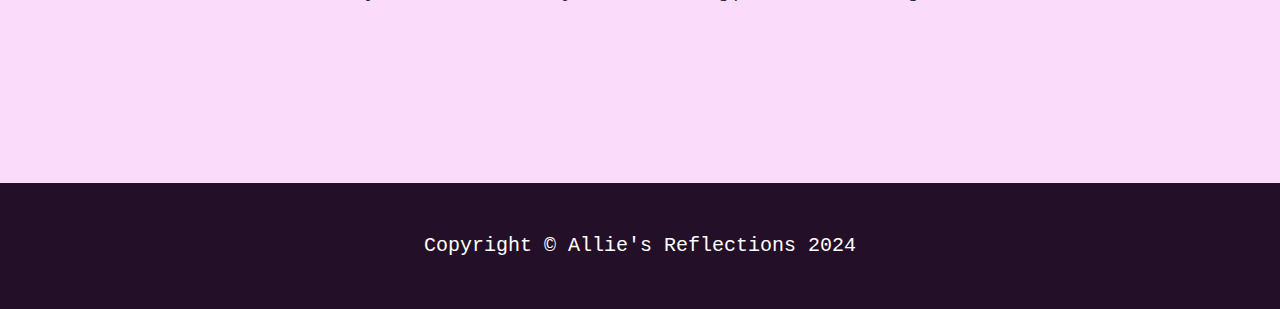
==== commit 74511cfb: "Update project3.html" ====
--- a/project3.html
+++ b/project3.html
@@ -20,7 +20,7 @@
                 <ul class="navbar-nav ms-auto">
                     <li class="nav-item"><a class="nav-link" href="index.html">Home</a></li>
                     <li class="nav-item"><a class="nav-link" href="project3.html#model1">Soldering</a></li>
-                    <li class="nav-item"><a class="nav-link" href="project3.html#model2">#D Print</a></li>
+                    <li class="nav-item"><a class="nav-link" href="project3.html#model2">3D Print</a></li>
                     <li class="nav-item"><a class="nav-link" href="project3.html#model3">Laser Cut</a></li>
                 </ul>
             </div>
@@ -34,11 +34,10 @@
                 <div class="col-lg-8">
                     <h2>Soldering </h2>
                     <ul class="keychain-print-text">
-                        <img src="assets/bookholder.png" alt="Bookholder Print" class="keychain-image">
                         <li> When we first started Project 3, I was really nervous, as I had never considered myself good at hands-on tasks and having a good engineering vision. However, there is a Bulgarian saying- “When adversity knocks on your door, anything is possible.” In the soldering process, I first had trouble melting the solder in the right amount, as I was applying too much of it on the plate. However, after several unsuccessful attempts, I started getting better at melting the right amount of solder, such that it looked like a pyramid from the sides. After soldering all the parts from the electronic kit, I tested my alarm clock on my laptop, and it didn’t work immediately. I saw too much solder on two places of my plate, which might have created some joints. I fixed them and tried again, but it was still not working. Professor Krones helped me by giving me a new USB cable to try, and it turned out that this was the problem. Everything was working with the new USB cable, and Asa and I were ready to work together on the next step- designing a 3D-printed enclosure for the alarm clock. The measurements of our electronic alarm clocks were almost the same- 45 and 55 mm.</li>
                         <div class="header-images">
                             <div class="header-image1">
-                                <img src="assets/Soldering1.png" alt="Header Image 1" />
+                                <img src="assets/Soldering1.jpg" alt="Header Image 1" />
                             </div>
                             <div class="header-image2">
                                 <img src="assets/Soldering2.jpg" alt="Header Image 2" />
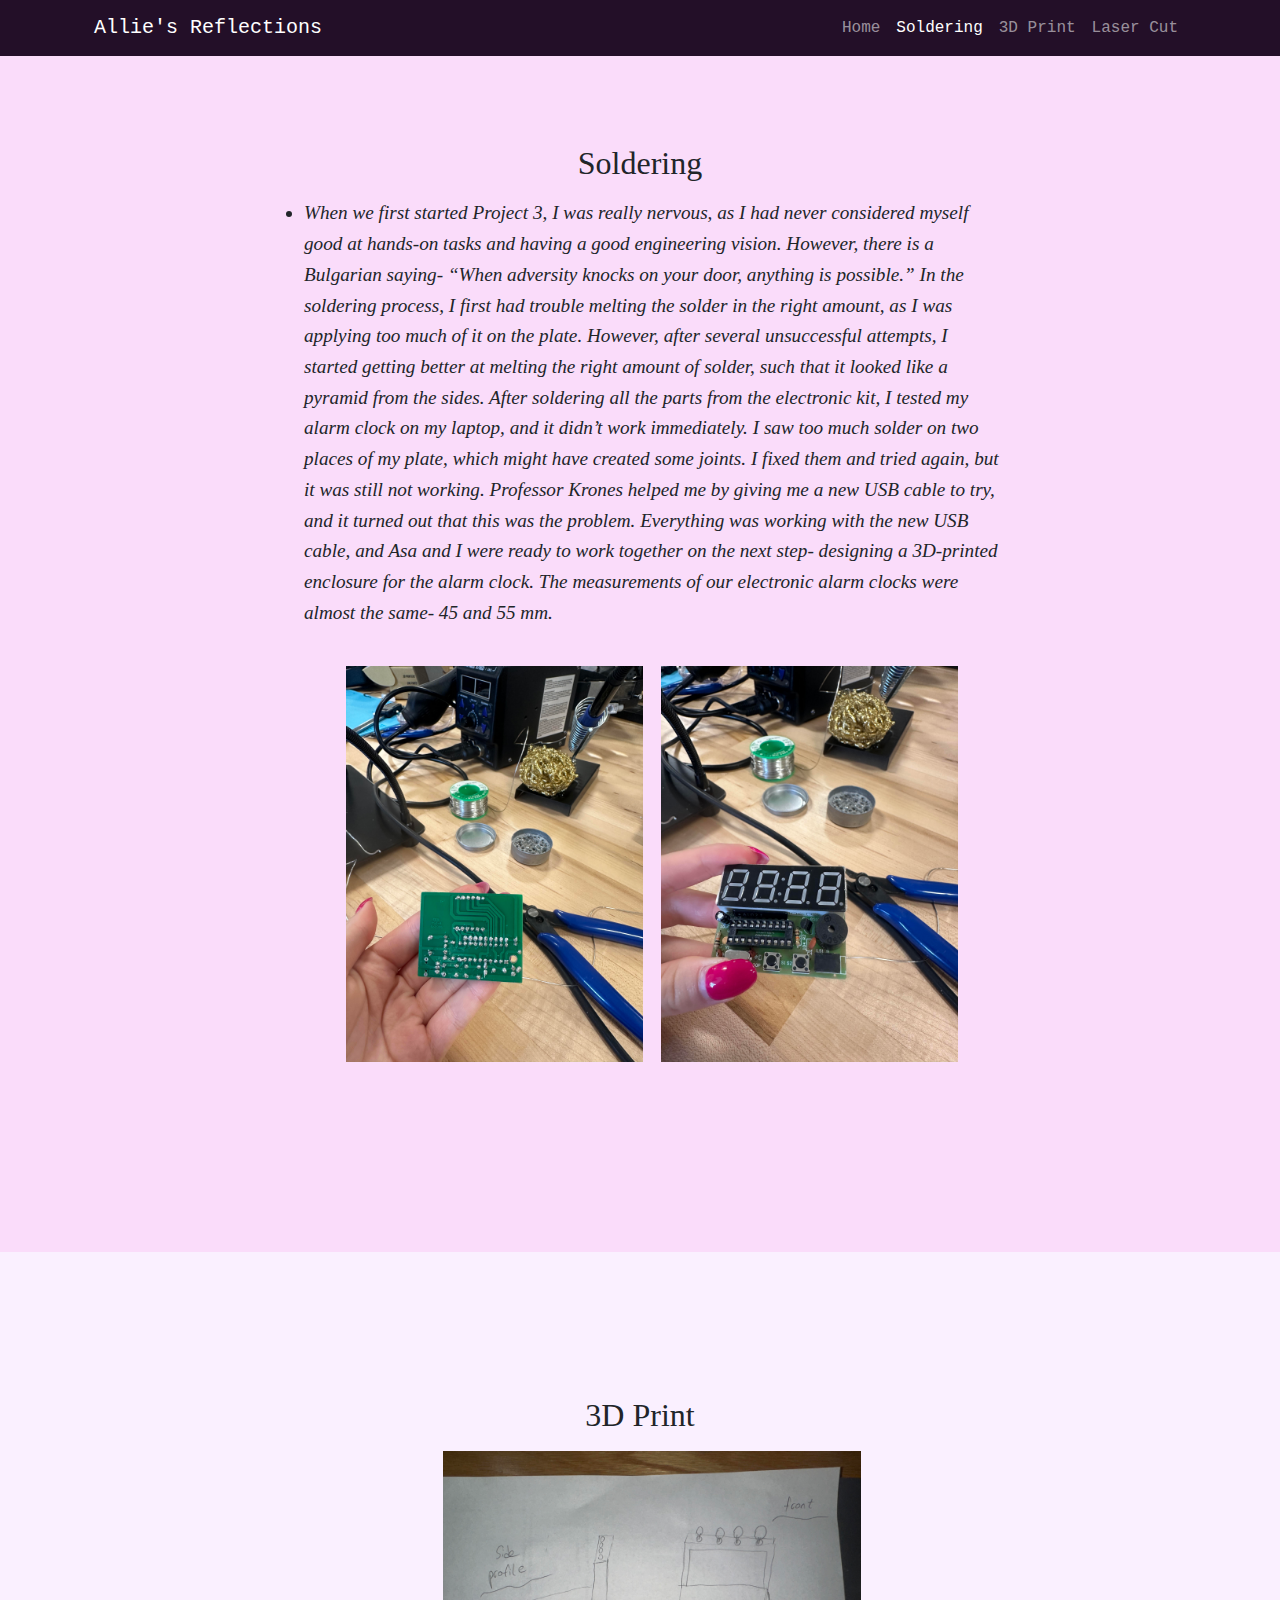
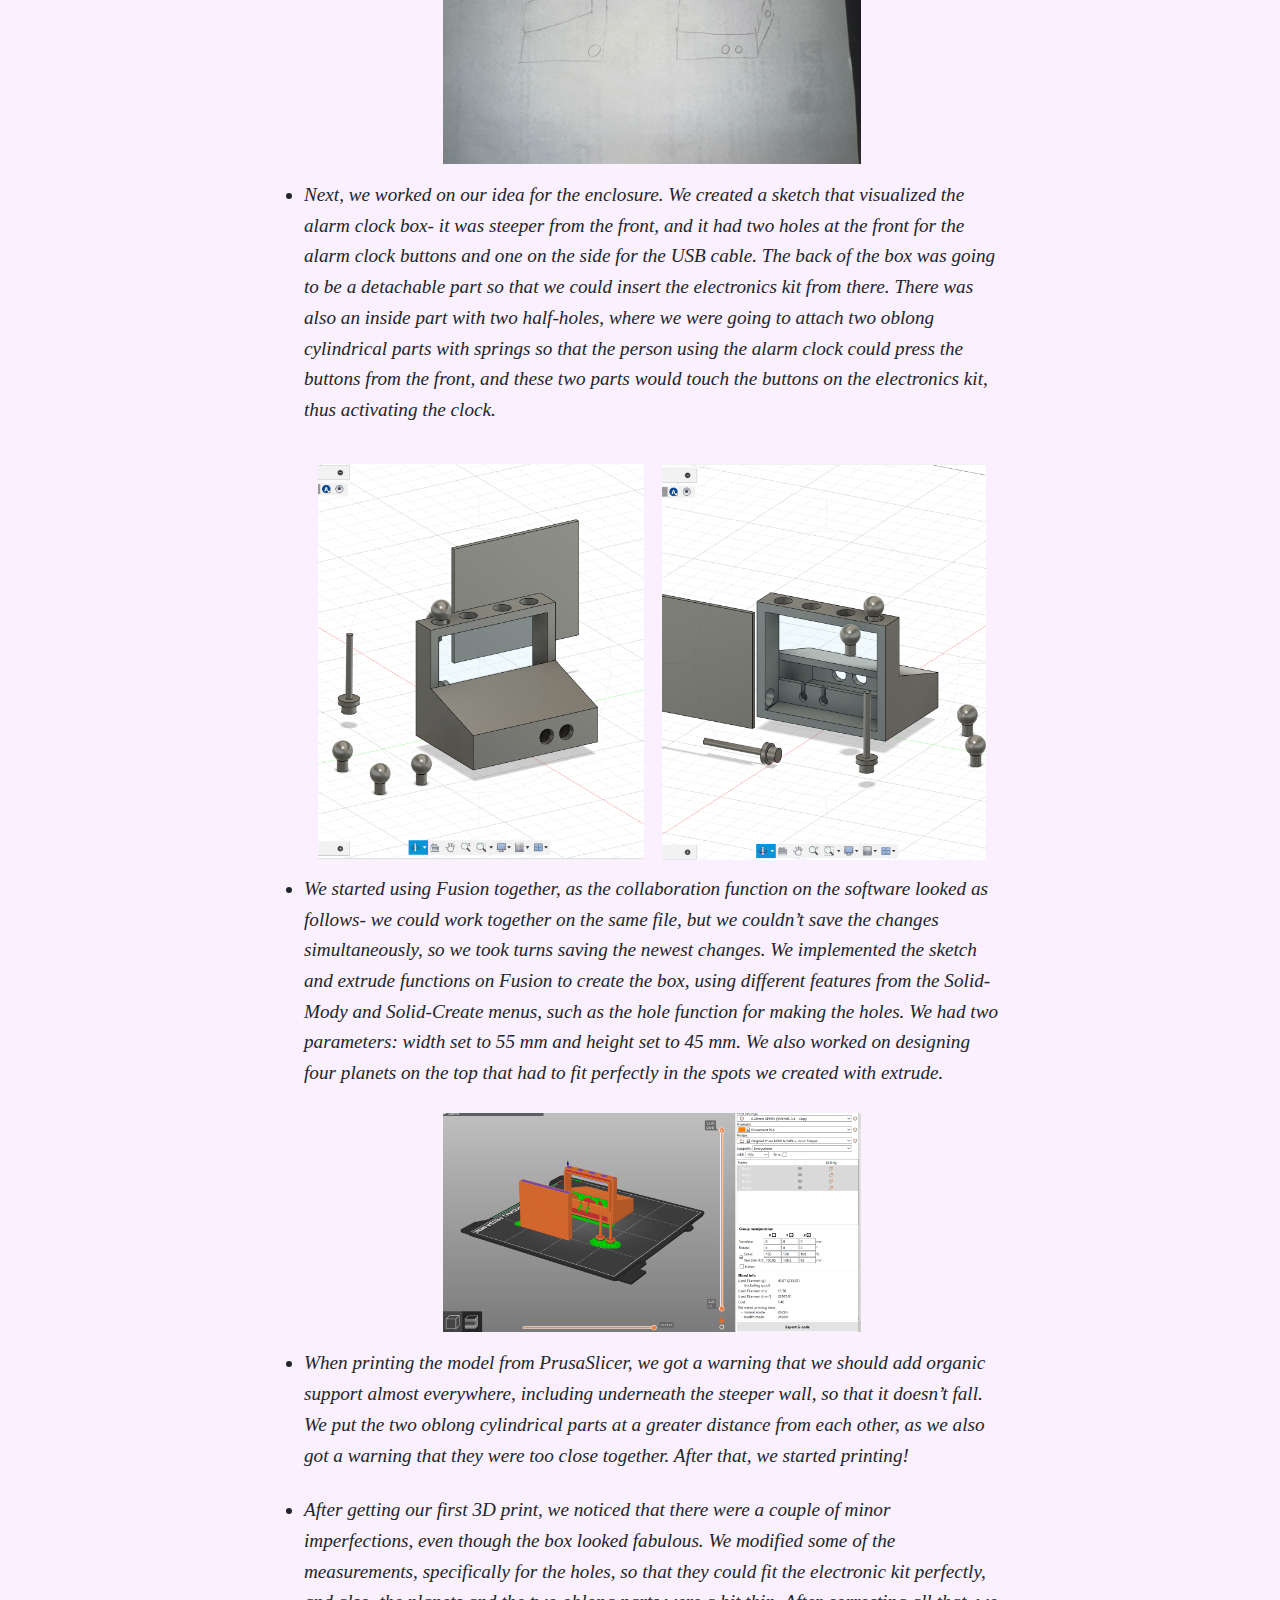
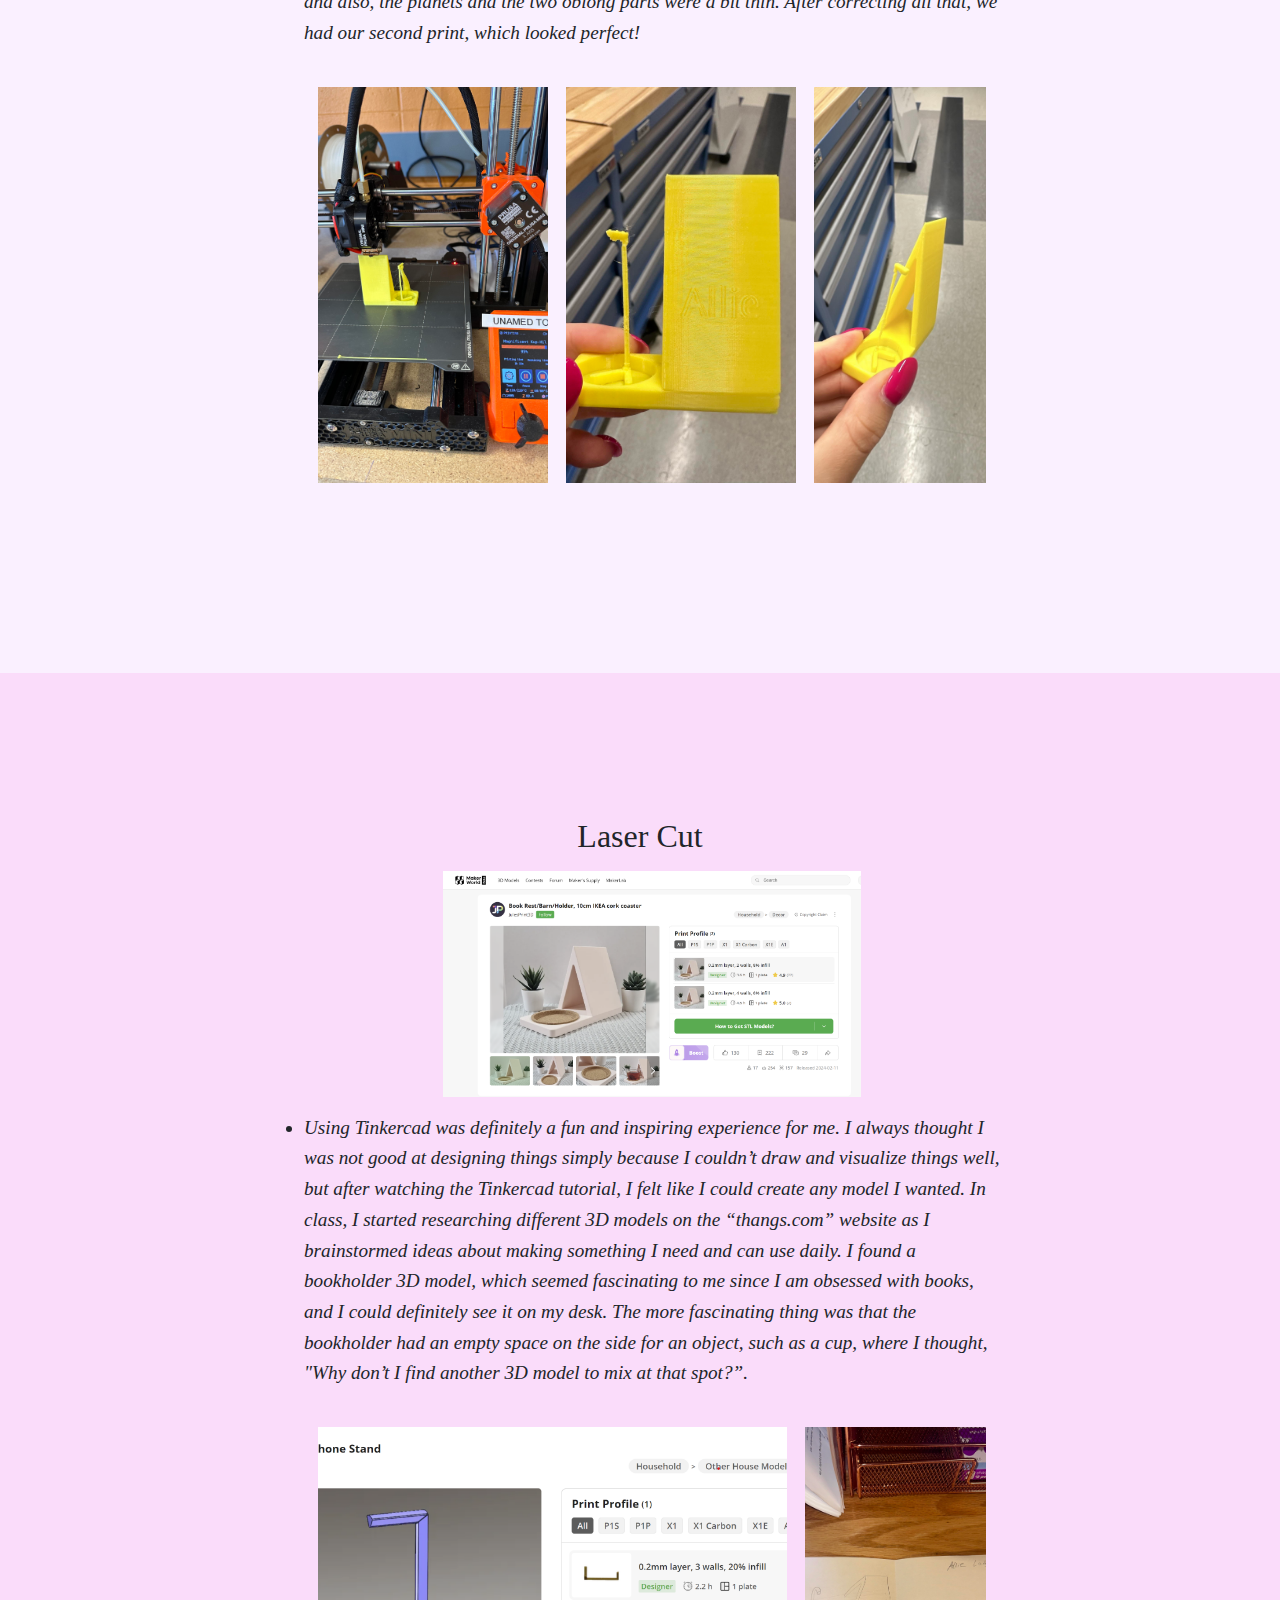
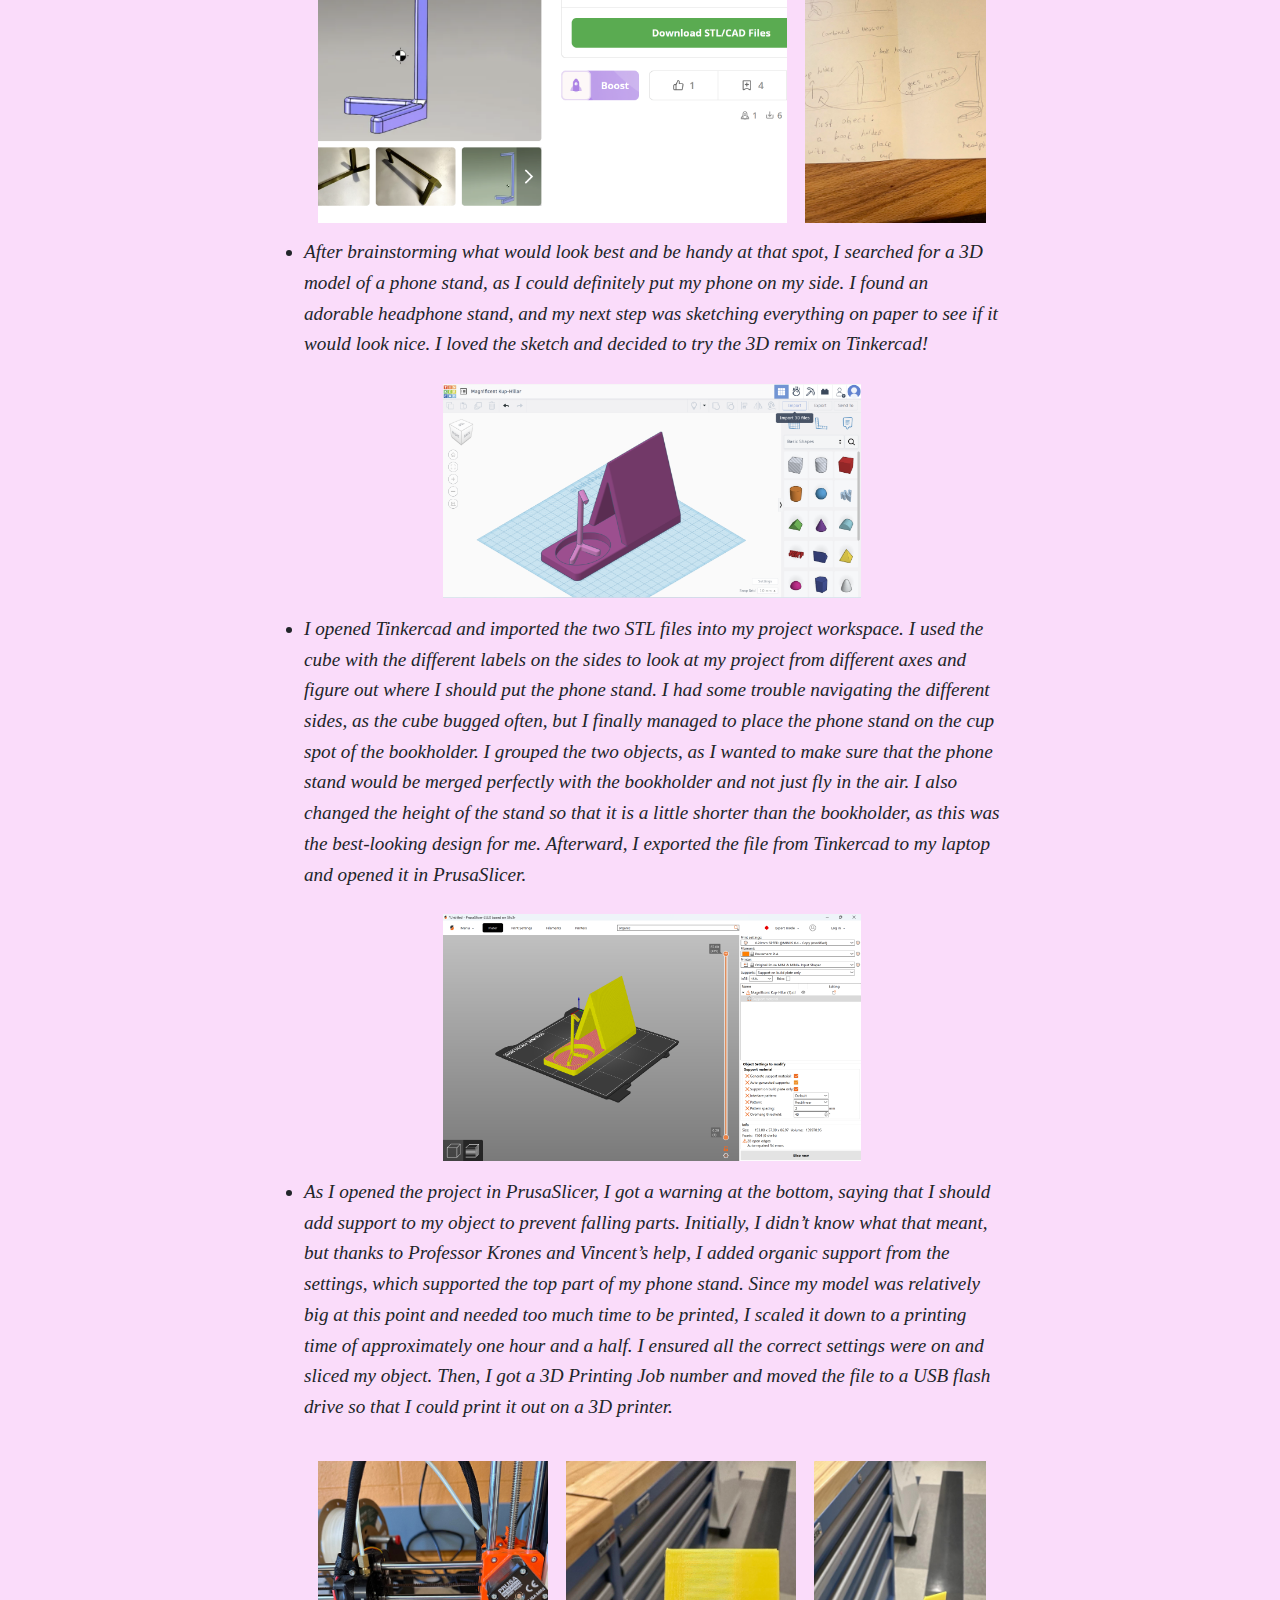
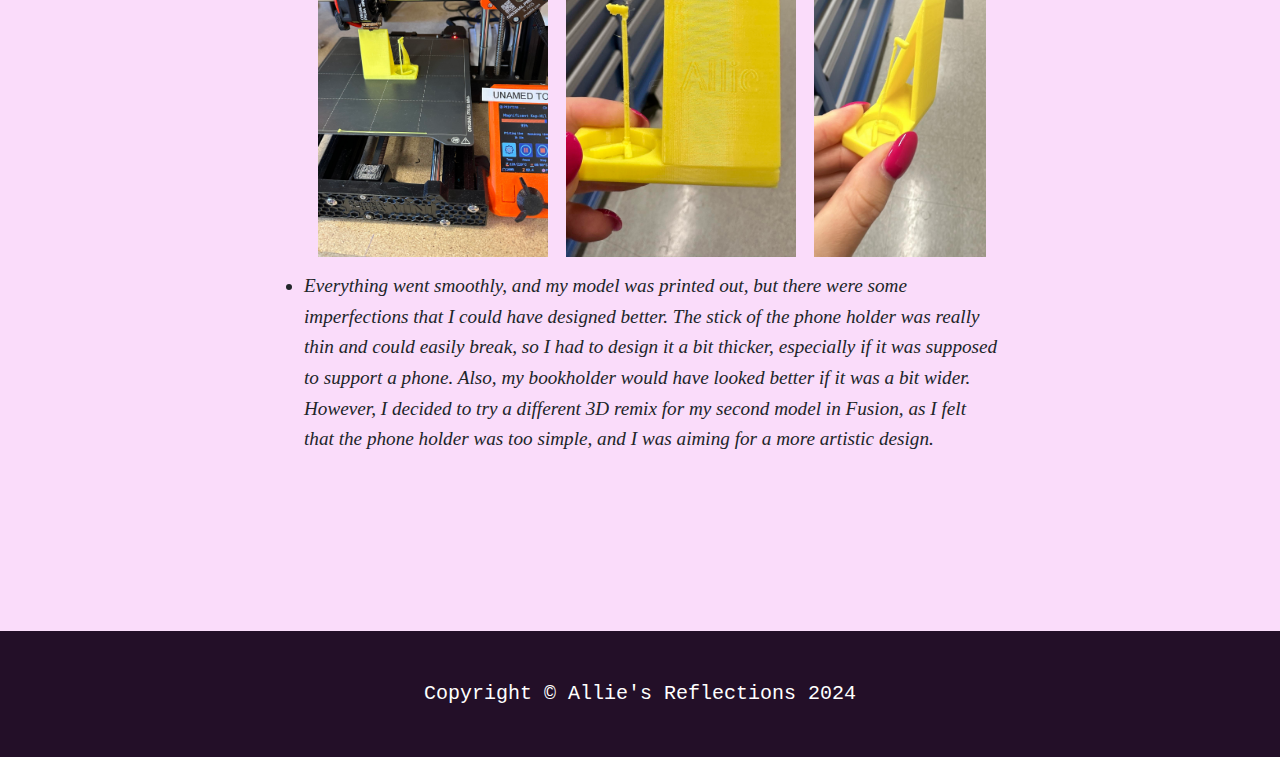
==== commit 0e1c5cde: "Update project3.html" ====
--- a/project3.html
+++ b/project3.html
@@ -70,6 +70,17 @@
                         <img src="assets/PrusaSlicer.png" alt="Remix2_PrusaSlicer" class="keychain-image">
                         <li>When printing the model from PrusaSlicer, we got a warning that we should add organic support almost everywhere, including underneath the steeper wall, so that it doesn’t fall. We put the two oblong cylindrical parts at a greater distance from each other, as we also got a warning that they were too close together. After that, we started printing! </li>
                         <li>After getting our first 3D print, we noticed that there were a couple of minor imperfections, even though the box looked fabulous. We modified some of the measurements, specifically for the holes, so that they could fit the electronic kit perfectly, and also, the planets and the two oblong parts were a bit thin. After correcting all that, we had our second print, which looked perfect!</li>
+                        <div class="header-images">
+                            <div class="header-image1">
+                                <img src="assets/model1_image1.jpg" alt="Header Image 1" />
+                            </div>
+                            <div class="header-image2">
+                                <img src="assets/model1_image2.jpg" alt="Header Image 2" />
+                            </div>
+                            <div class="header-image3">
+                                <img src="assets/model1_image3.jpg" alt="Header Image 3" />
+                            </div>
+                        </div>
                     </ul>
                 </div>
             </div>
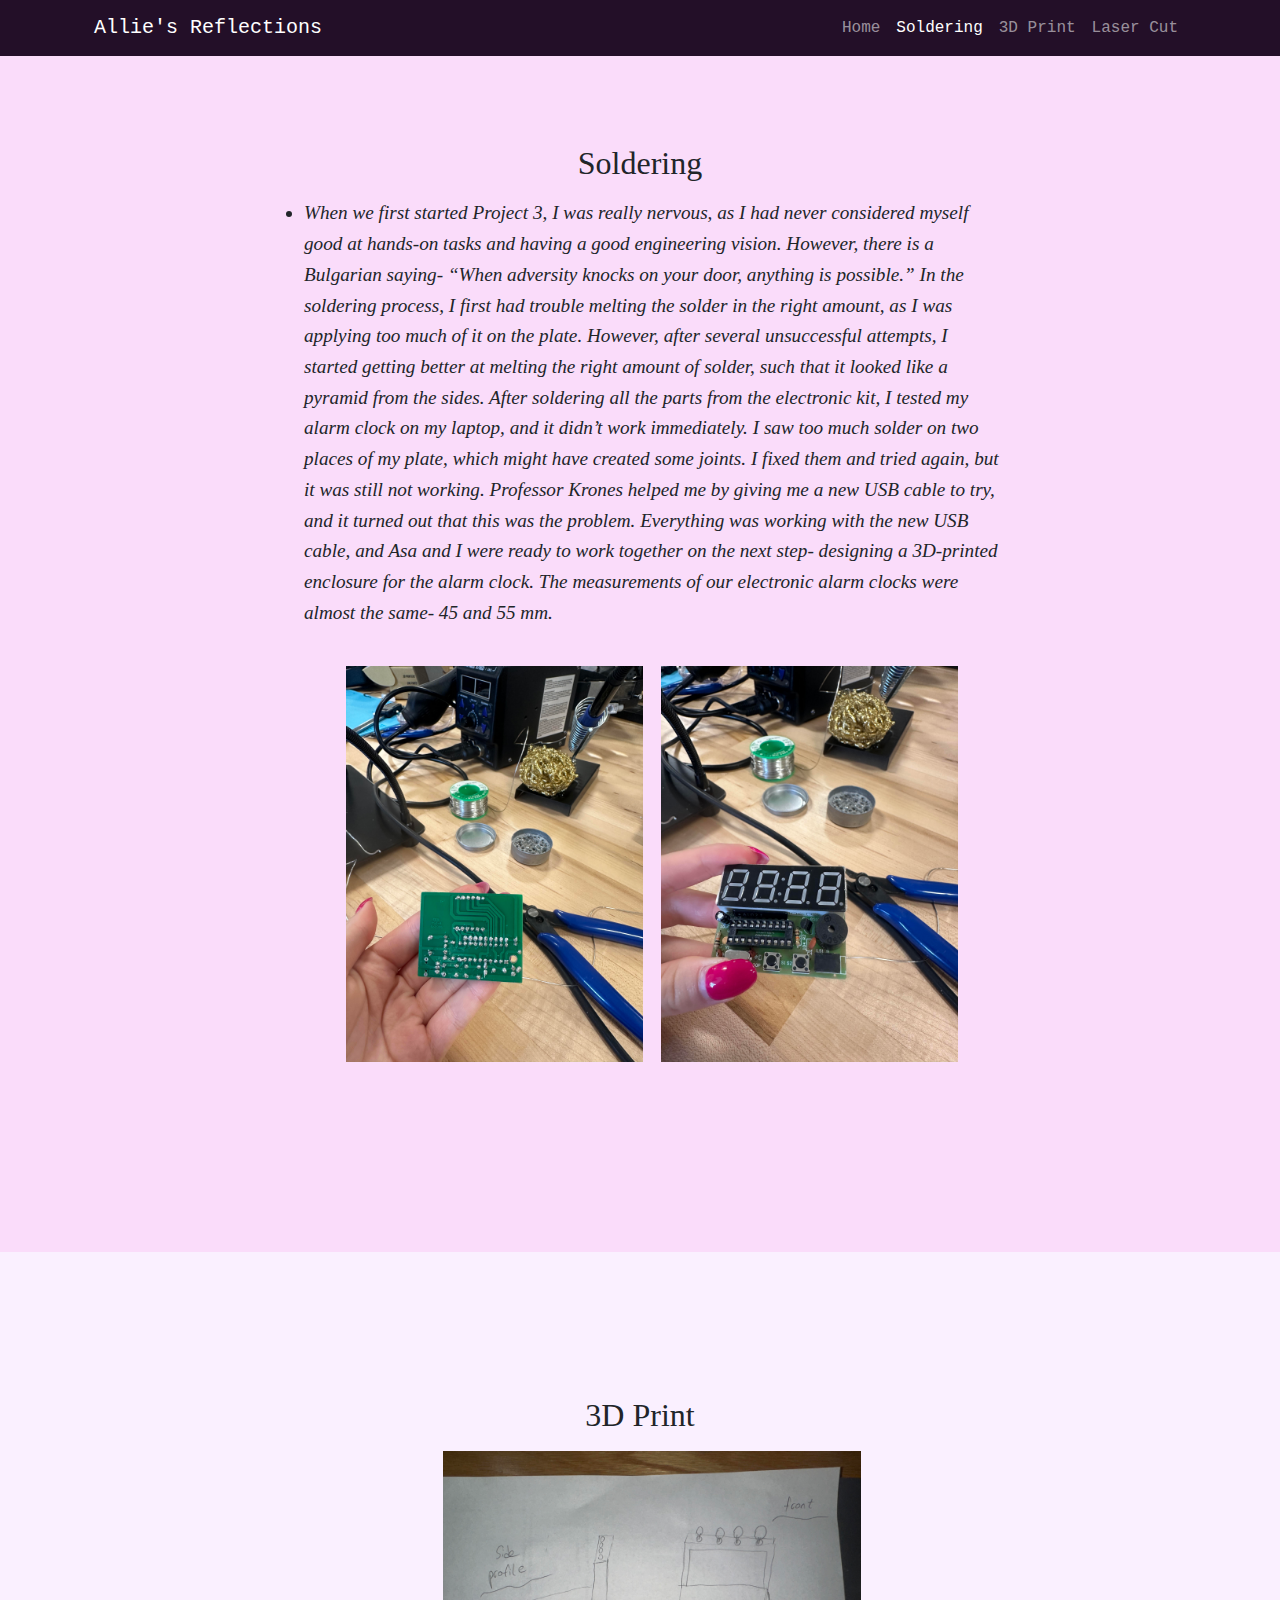
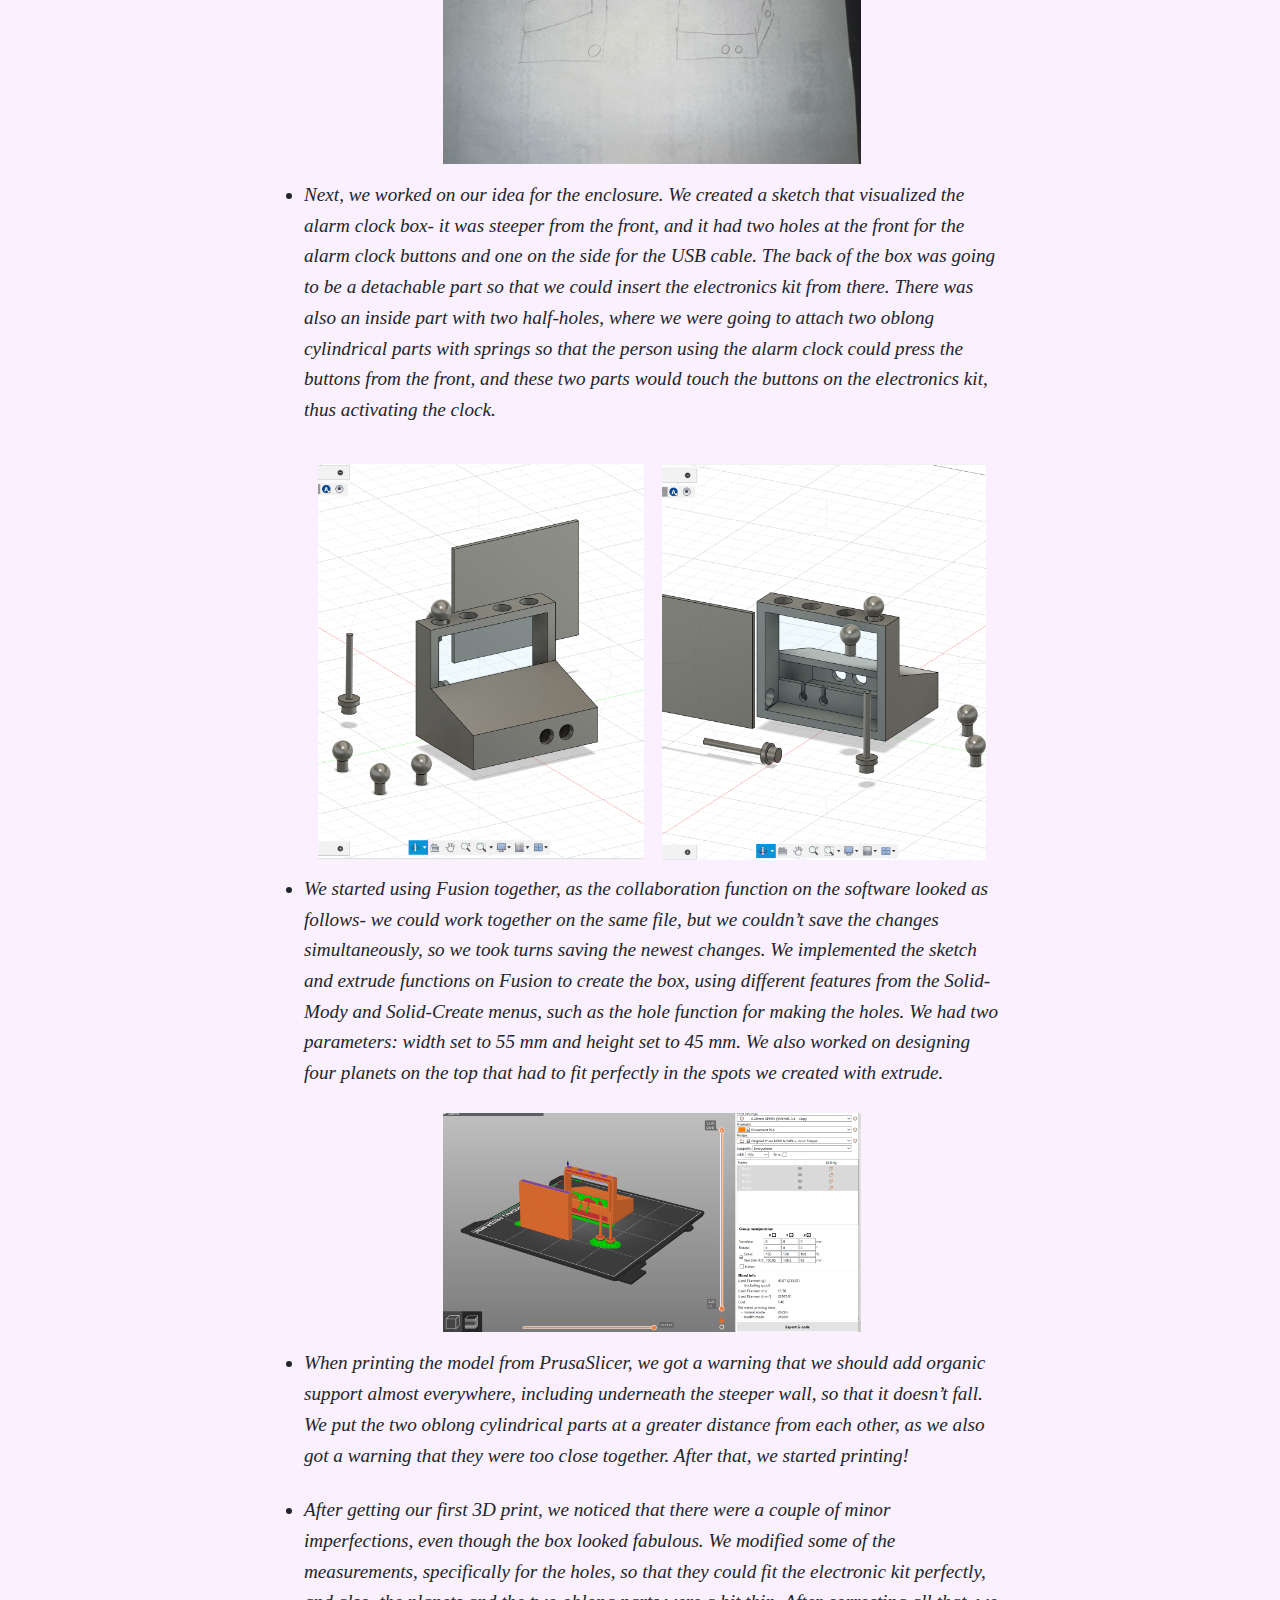
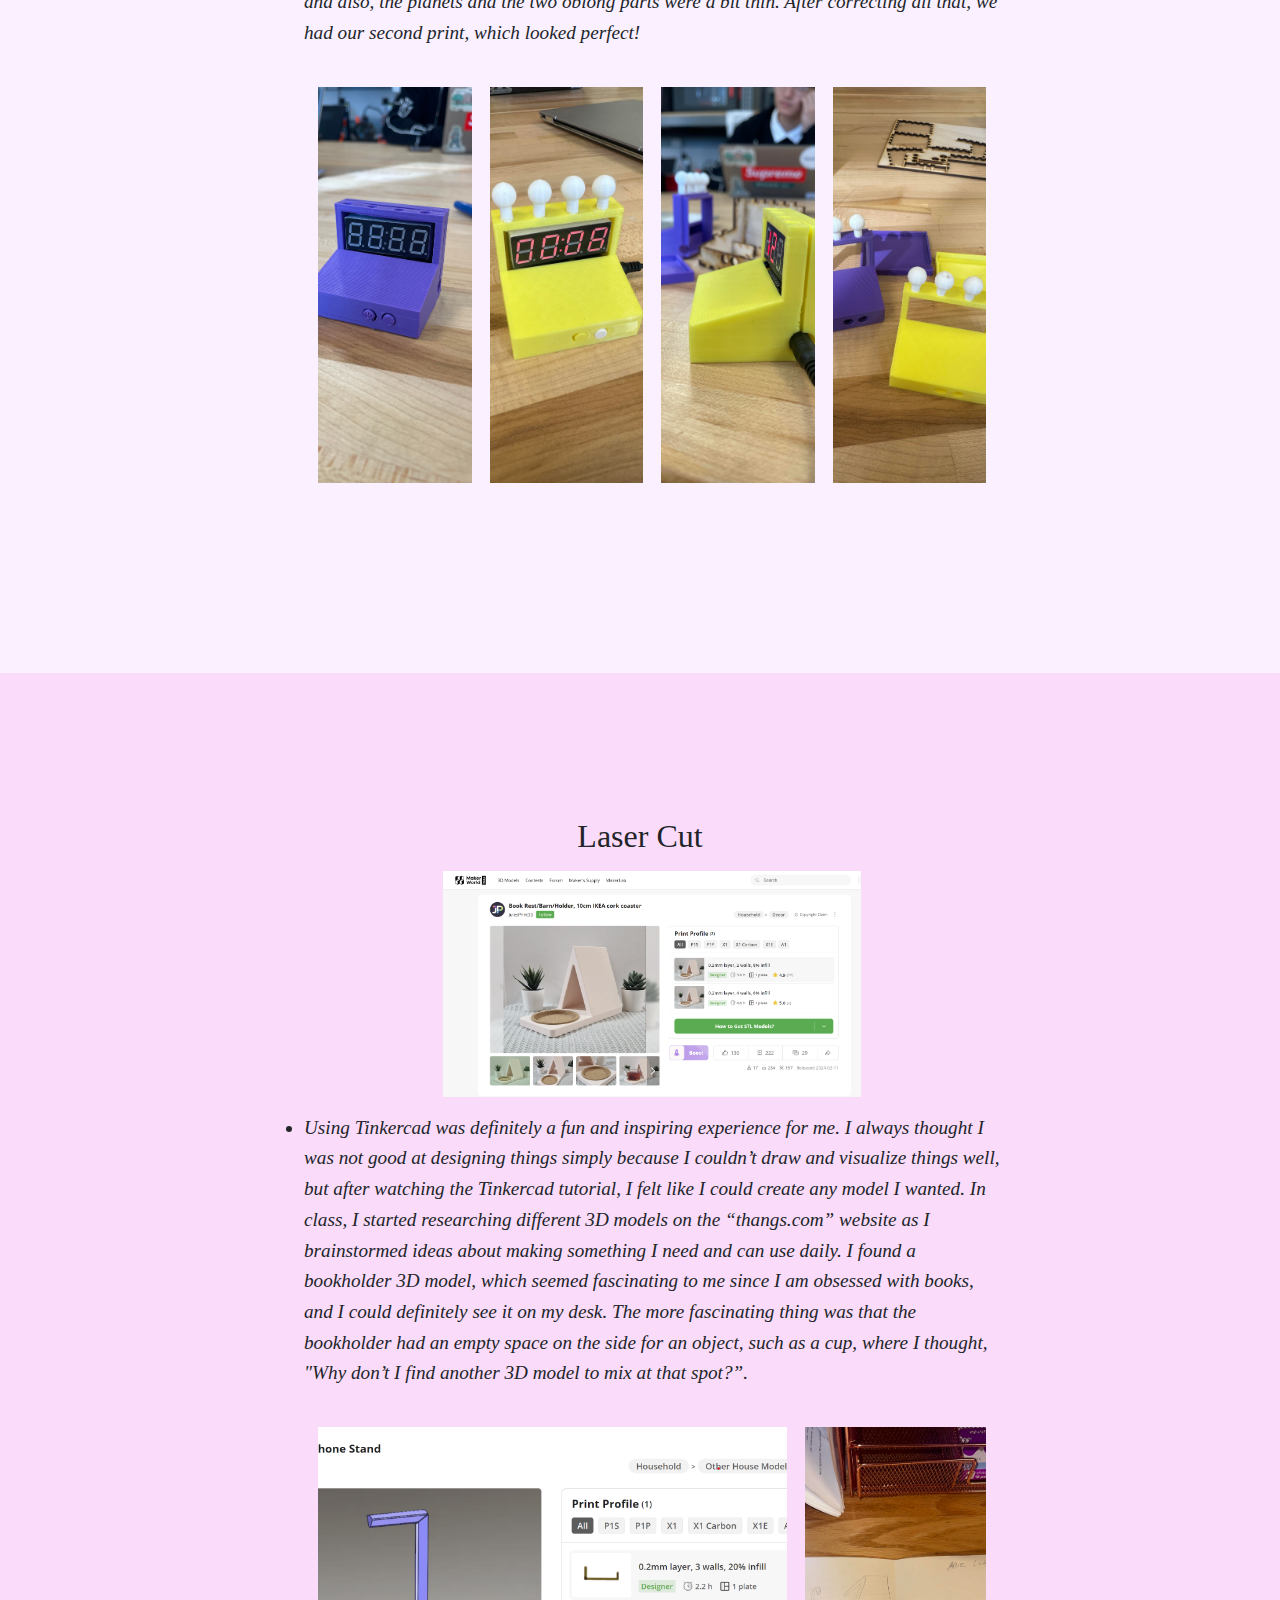
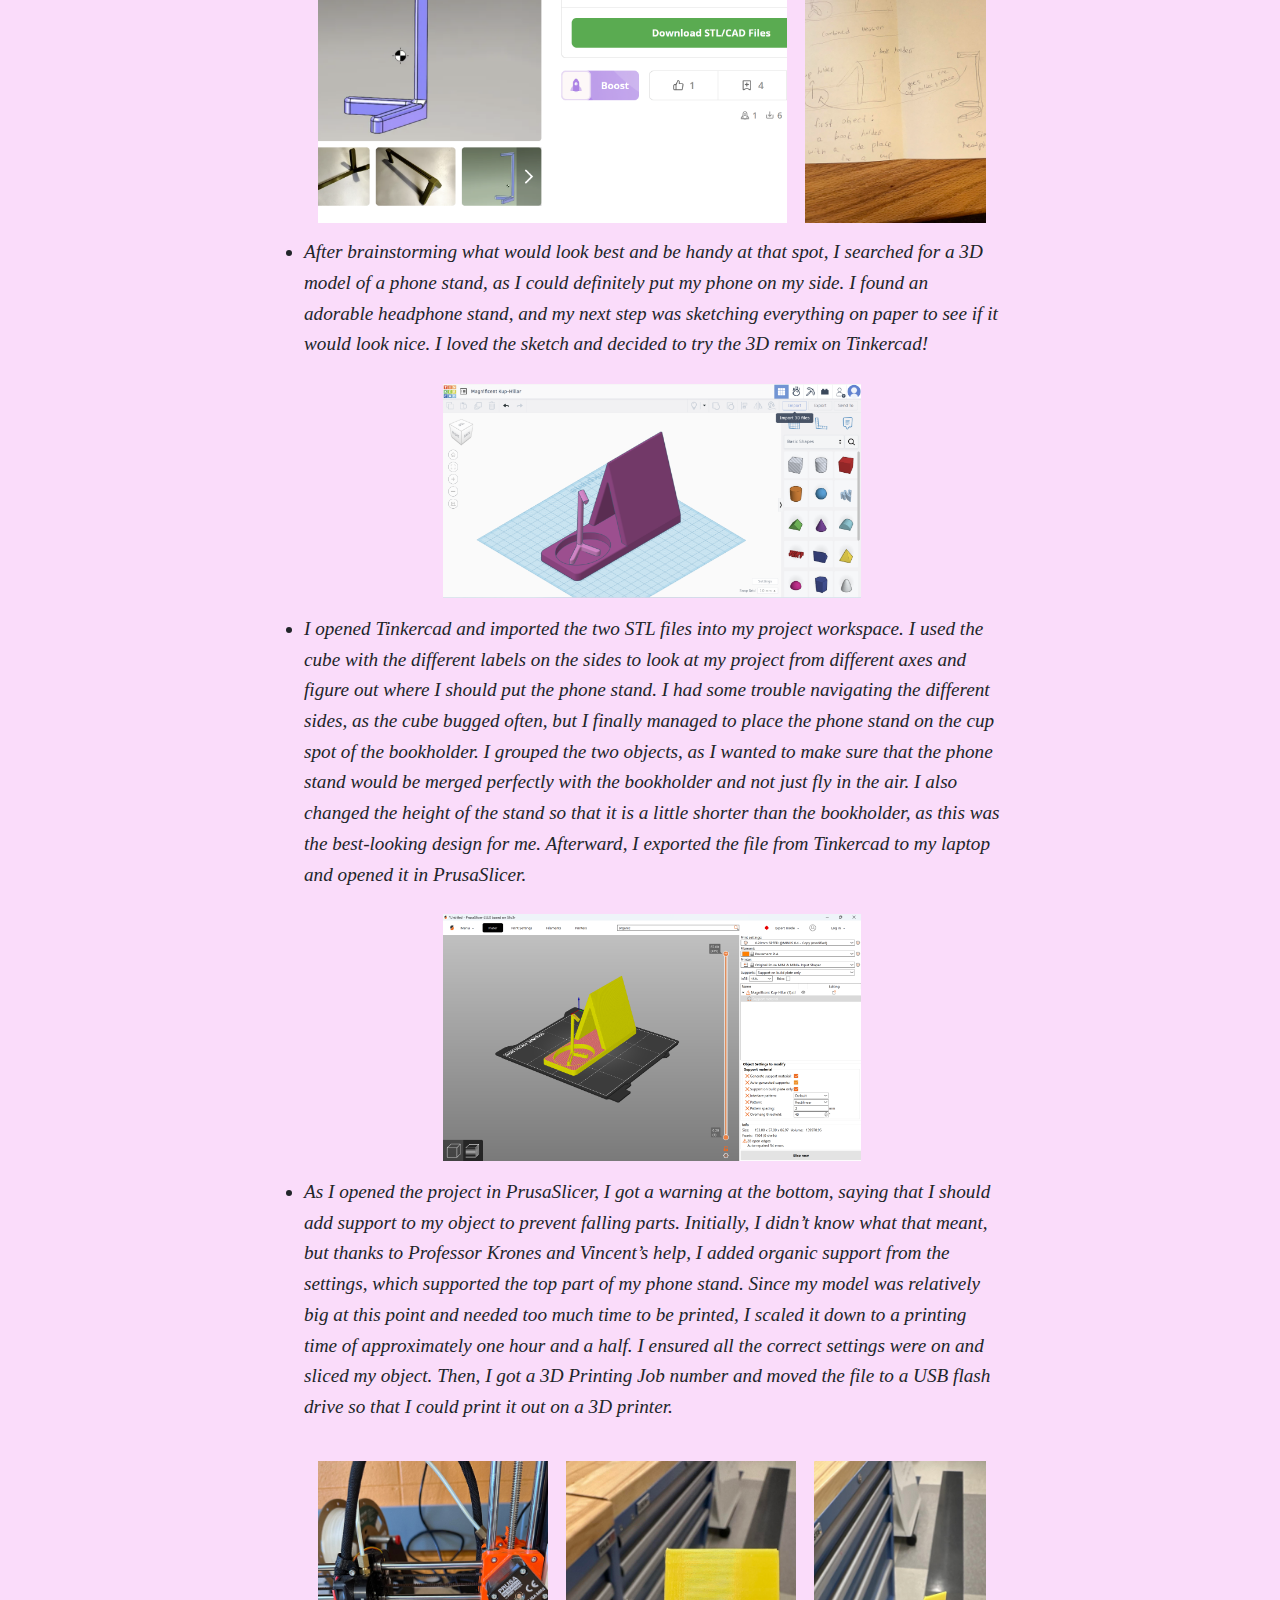
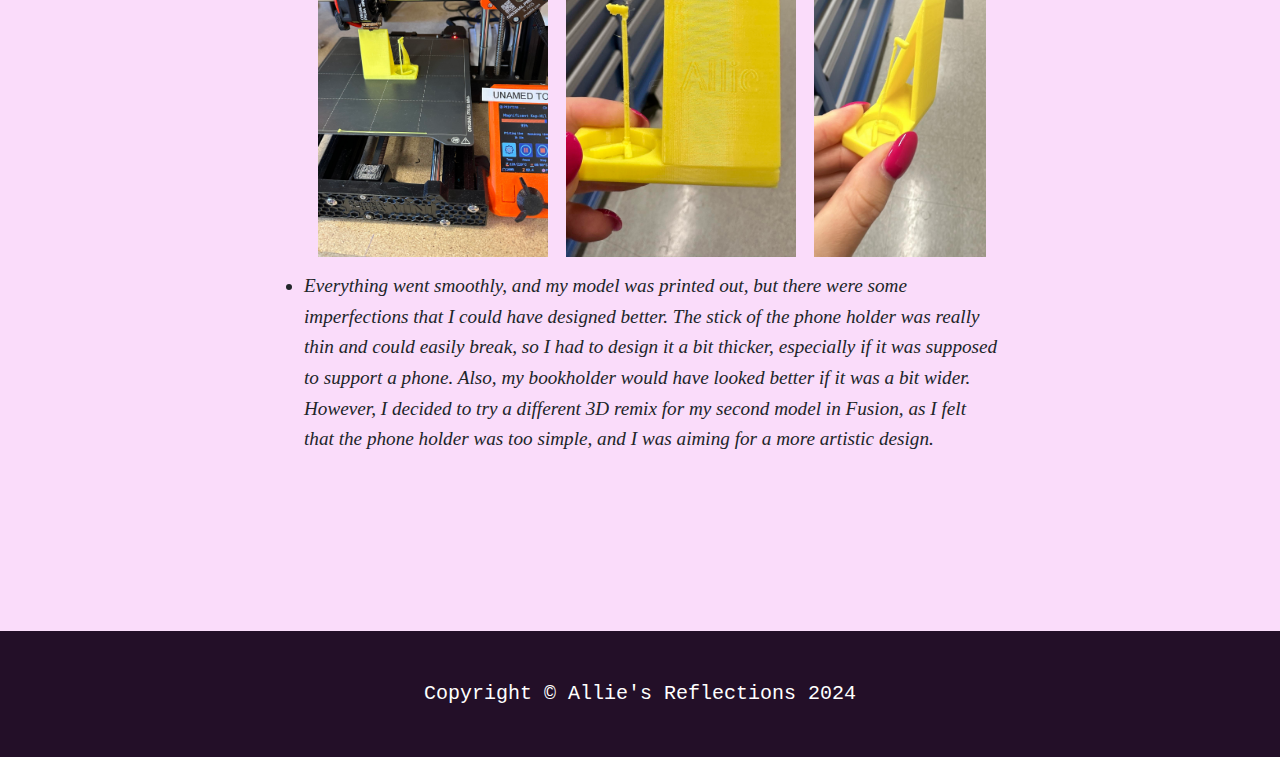
==== commit 036624ad: "Update project3.html" ====
--- a/project3.html
+++ b/project3.html
@@ -72,13 +72,16 @@
                         <li>After getting our first 3D print, we noticed that there were a couple of minor imperfections, even though the box looked fabulous. We modified some of the measurements, specifically for the holes, so that they could fit the electronic kit perfectly, and also, the planets and the two oblong parts were a bit thin. After correcting all that, we had our second print, which looked perfect!</li>
                         <div class="header-images">
                             <div class="header-image1">
-                                <img src="assets/model1_image1.jpg" alt="Header Image 1" />
+                                <img src="assets/purple1.jpg" alt="Header Image 1" />
                             </div>
                             <div class="header-image2">
-                                <img src="assets/model1_image2.jpg" alt="Header Image 2" />
+                                <img src="assets/yellow1.jpg" alt="Header Image 2" />
                             </div>
                             <div class="header-image3">
-                                <img src="assets/model1_image3.jpg" alt="Header Image 3" />
+                                <img src="assets/yellow2.jpg" alt="Header Image 3" />
+                            </div>
+                            <div class="header-image4">
+                                <img src="assets/yellow_and_purple.jpg" alt="Header Image 4" />
                             </div>
                         </div>
                     </ul>
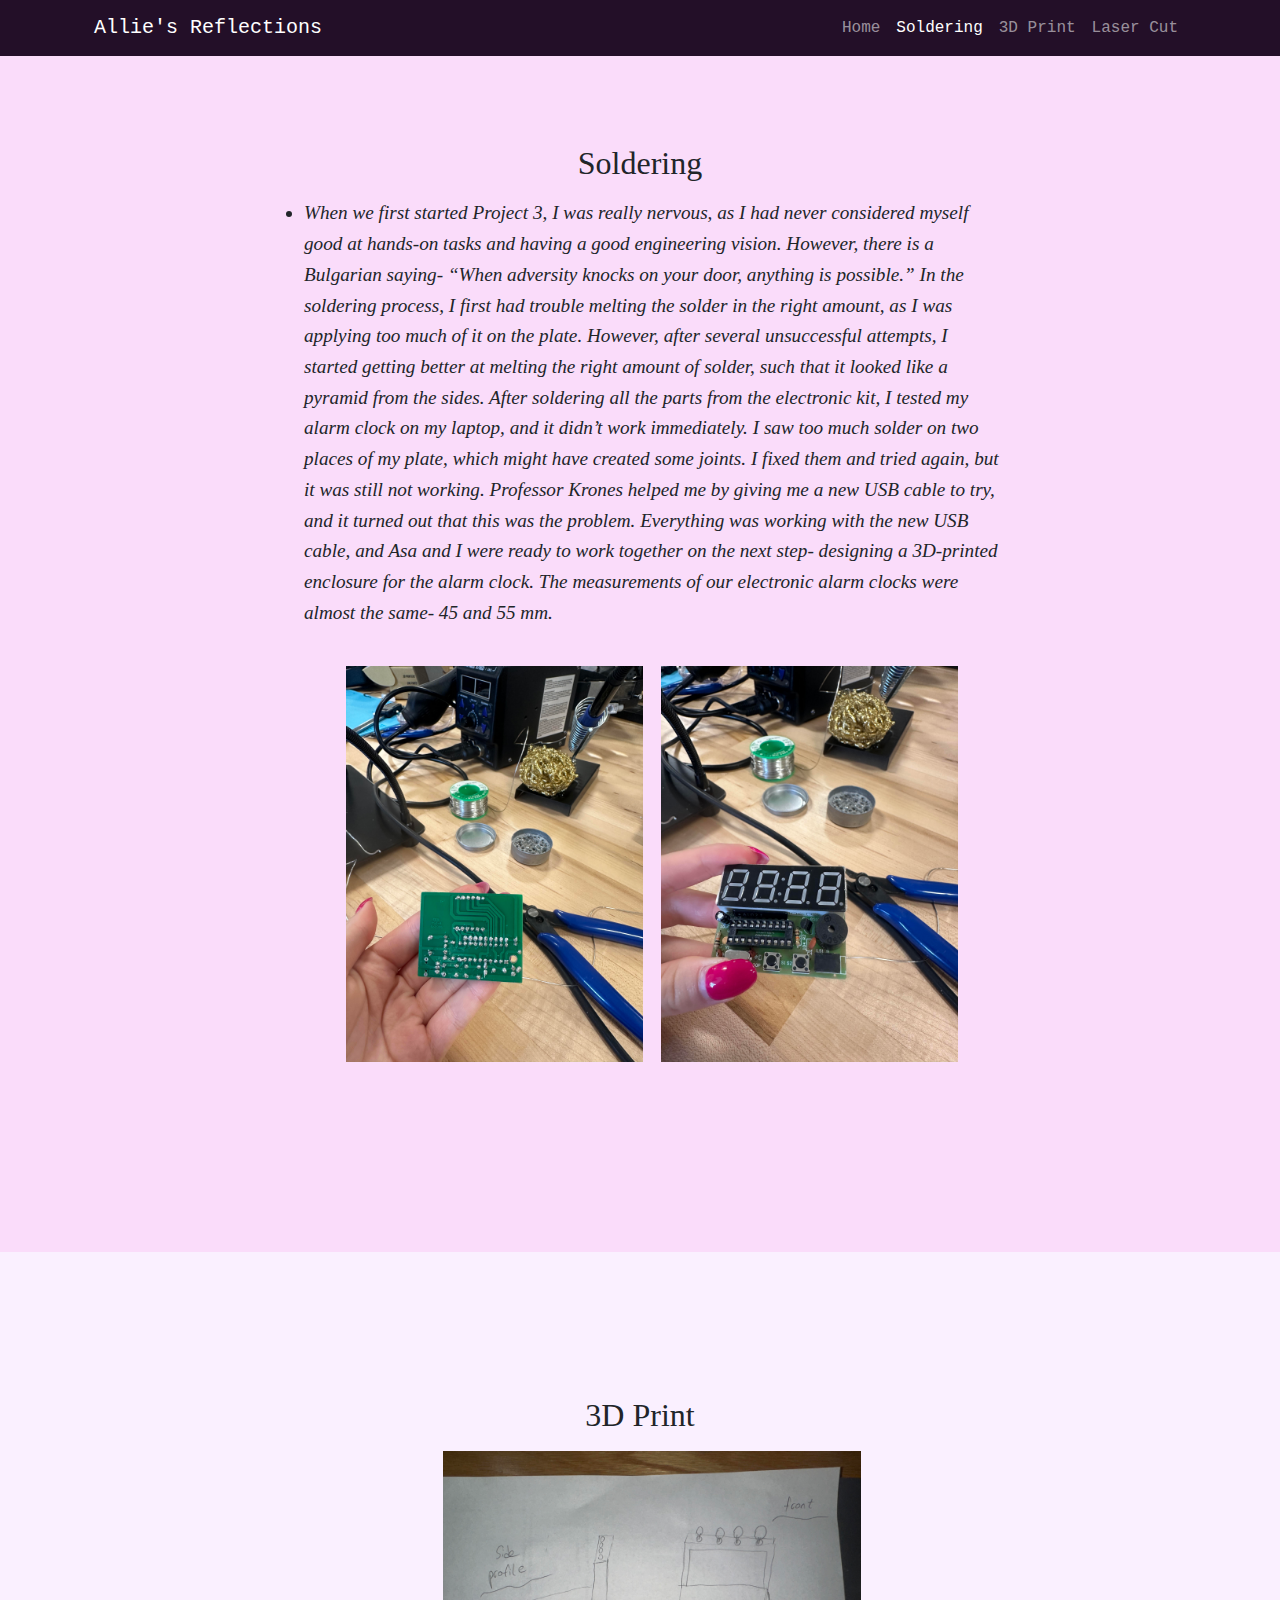
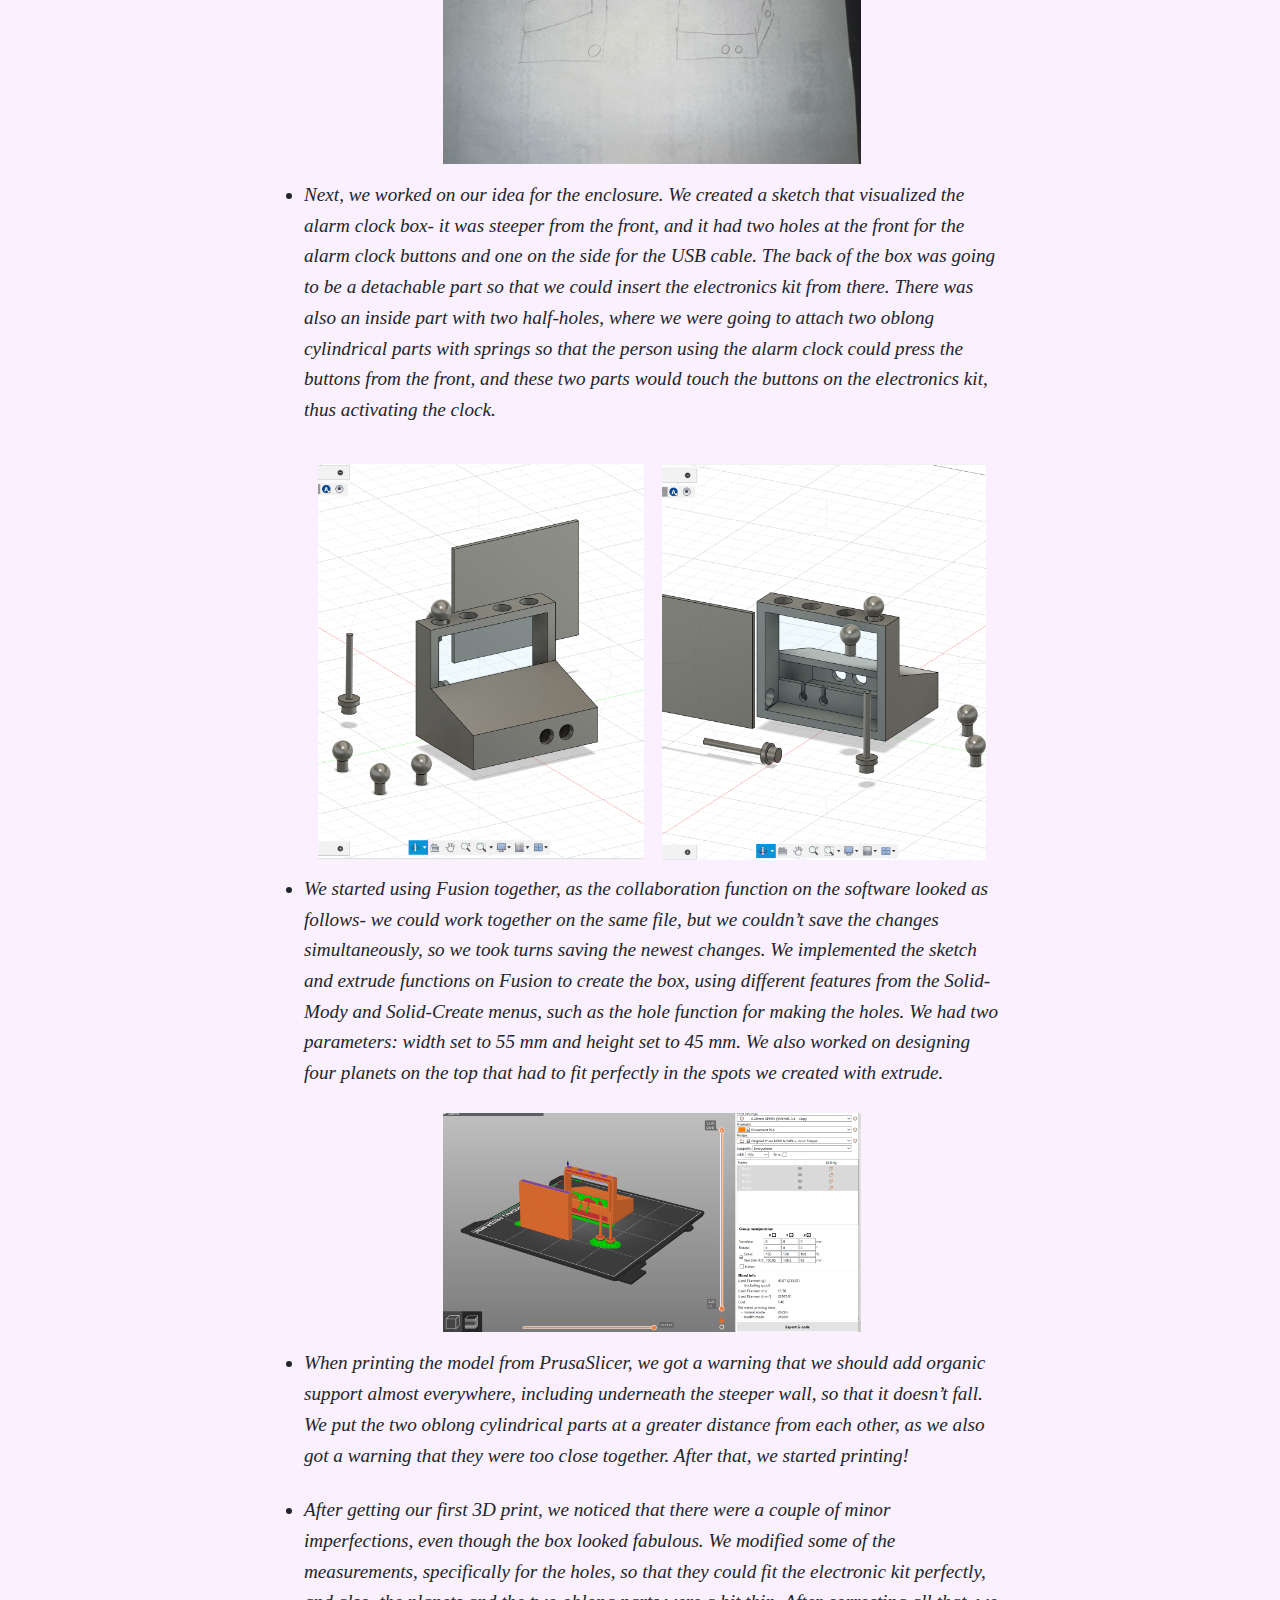
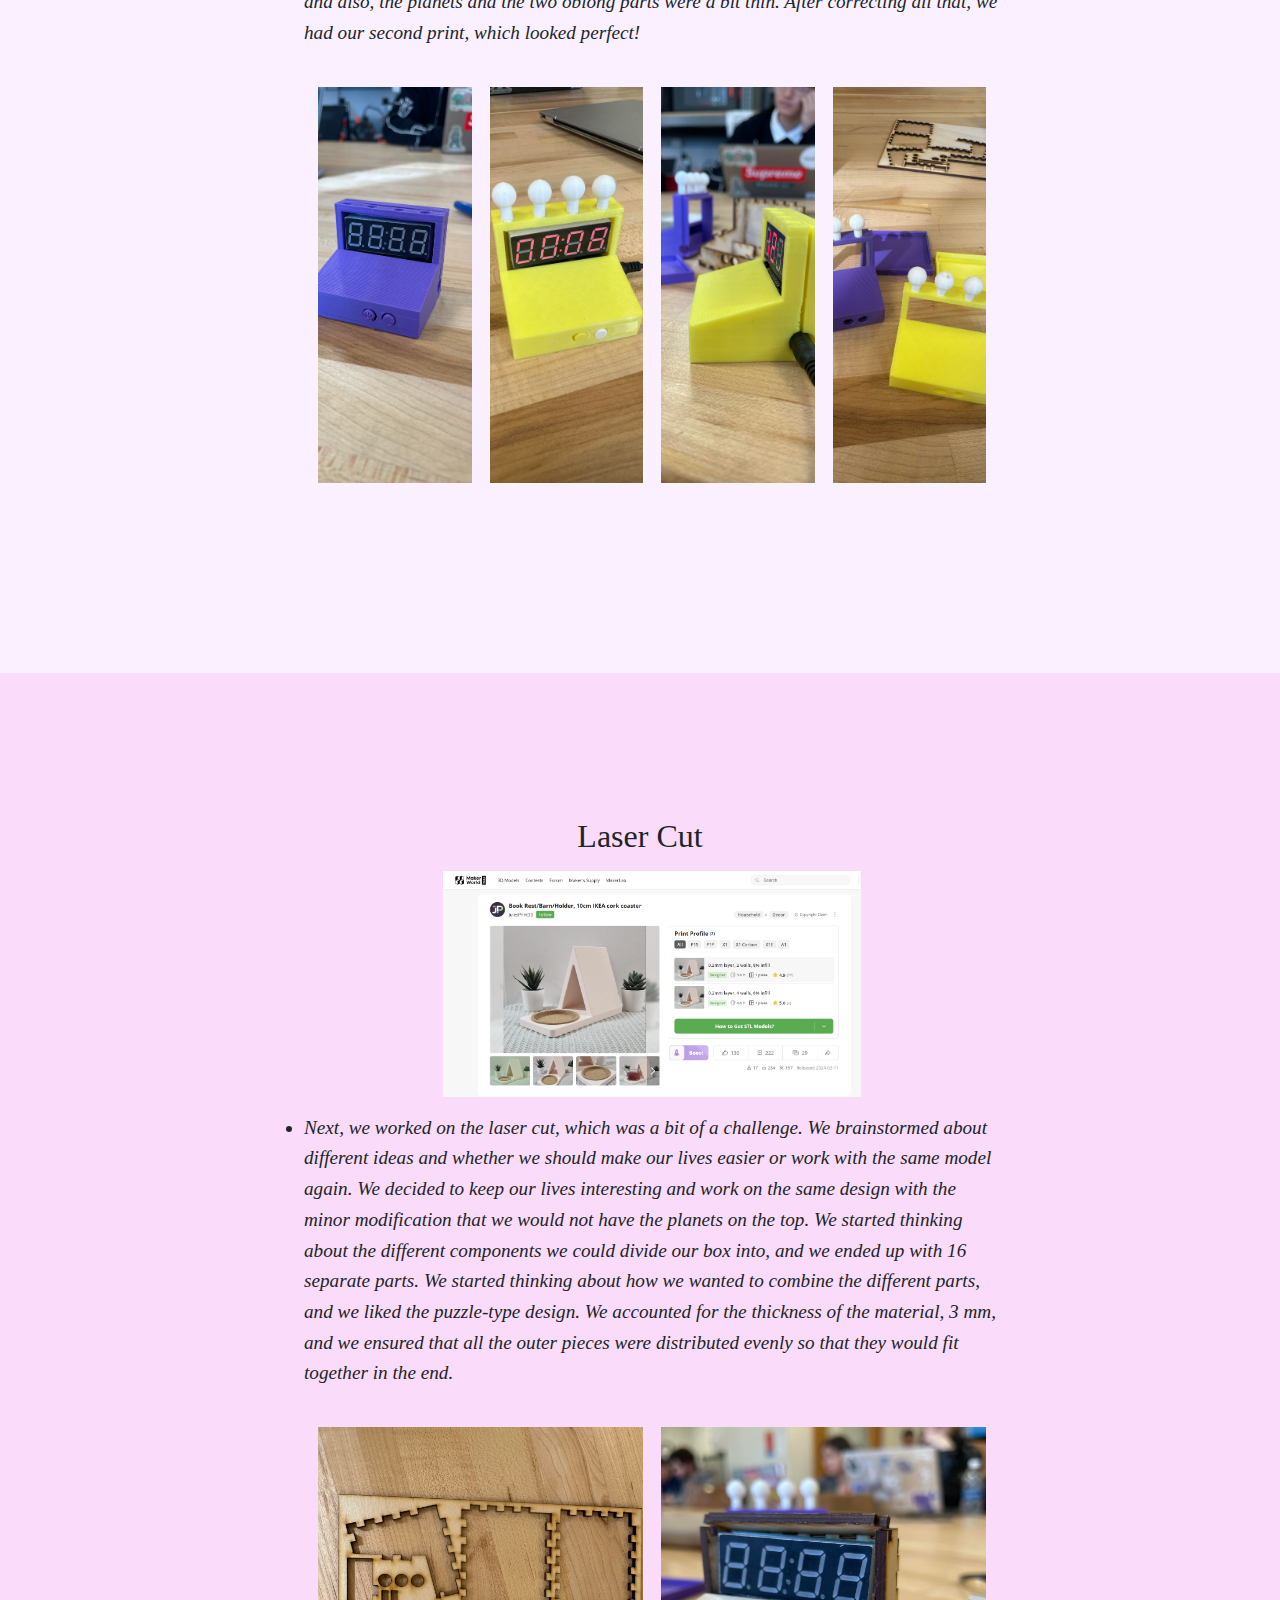
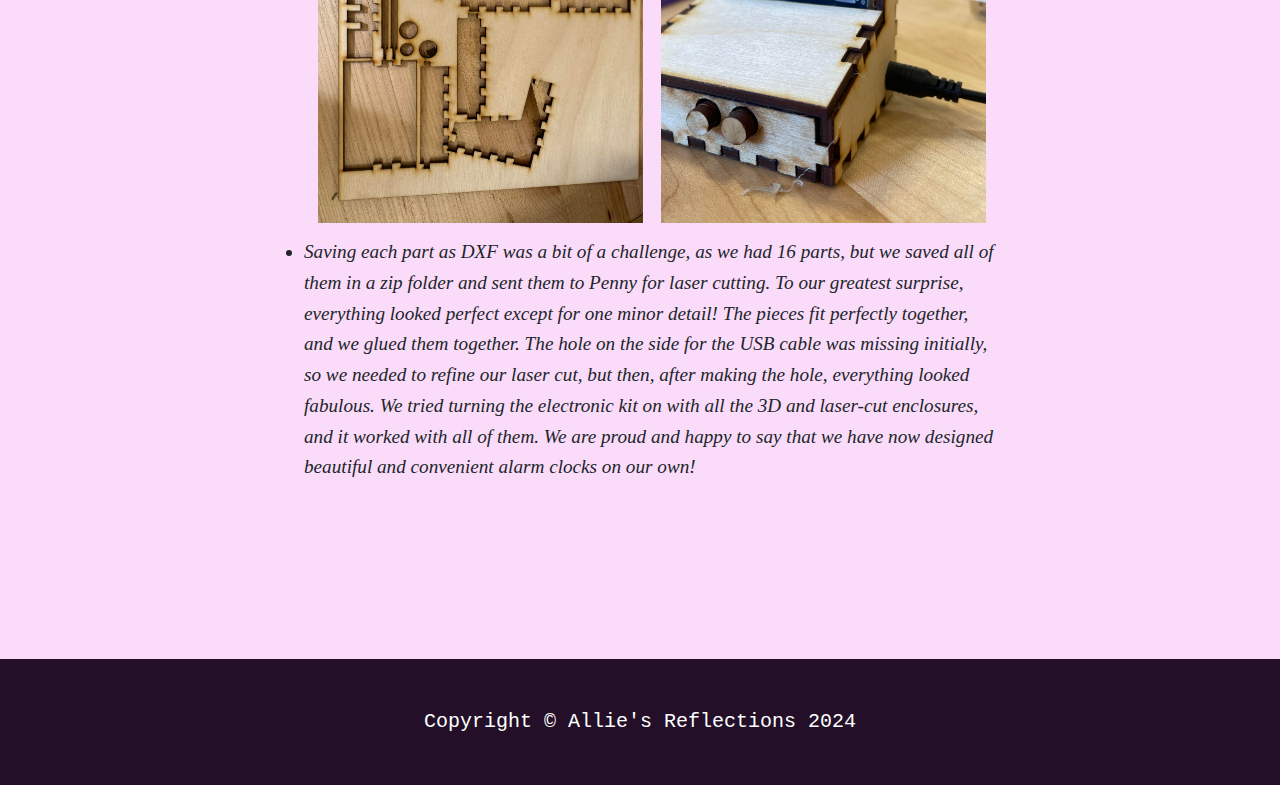
==== commit 9941b1dd: "Update project3.html" ====
--- a/project3.html
+++ b/project3.html
@@ -97,32 +97,16 @@
                     <h2>Laser Cut</h2>
                     <ul class="keychain-print-text">
                         <img src="assets/bookholder.png" alt="Bookholder Print" class="keychain-image">
-                        <li>Using Tinkercad was definitely a fun and inspiring experience for me. I always thought I was not good at designing things simply because I couldn’t draw and visualize things well, but after watching the Tinkercad tutorial, I felt like I could create any model I wanted. In class, I started researching different 3D models on the “thangs.com” website as I brainstormed ideas about making something I need and can use daily. I found a bookholder 3D model, which seemed fascinating to me since I am obsessed with books, and I could definitely see it on my desk. The more fascinating thing was that the bookholder had an empty space on the side for an object, such as a cup, where I thought, "Why don’t I find another 3D model to mix at that spot?”.</li>
+                        <li>Next, we worked on the laser cut, which was a bit of a challenge. We brainstormed about different ideas and whether we should make our lives easier or work with the same model again. We decided to keep our lives interesting and work on the same design with the minor modification that we would not have the planets on the top. We started thinking about the different components we could divide our box into, and we ended up with 16 separate parts. We started thinking about how we wanted to combine the different parts, and we liked the puzzle-type design. We accounted for the thickness of the material, 3 mm, and we ensured that all the outer pieces were distributed evenly so that they would fit together in the end.</li>
                         <div class="header-images">
                             <div class="header-image1">
-                                <img src="assets/headphone_stand.png" alt="Header Image 1" />
+                                <img src="assets/wood_parts.jpg" alt="Header Image 1" />
                             </div>
                             <div class="header-image2">
-                                <img src="assets/sketch.jpg" alt="Header Image 2" />
+                                <img src="assets/laser_cut.jpg" alt="Header Image 2" />
                             </div>
                         </div>
-                        <li>After brainstorming what would look best and be handy at that spot, I searched for a 3D model of a phone stand, as I could definitely put my phone on my side. I found an adorable headphone stand, and my next step was sketching everything on paper to see if it would look nice. I loved the sketch and decided to try the 3D remix on Tinkercad!</li>
-                        <img src="assets/Tinkercad.png" alt="Tinkercad" class="keychain-image">
-                        <li>I opened Tinkercad and imported the two STL files into my project workspace. I used the cube with the different labels on the sides to look at my project from different axes and figure out where I should put the phone stand. I had some trouble navigating the different sides, as the cube bugged often, but I finally managed to place the phone stand on the cup spot of the bookholder. I grouped the two objects, as I wanted to make sure that the phone stand would be merged perfectly with the bookholder and not just fly in the air. I also changed the height of the stand so that it is a little shorter than the bookholder, as this was the best-looking design for me. Afterward, I exported the file from Tinkercad to my laptop and opened it in PrusaSlicer. </li>
-                        <img src="assets/Remix1_PrusaSlicer.png" alt="Remix1_PrusaSlicer" class="keychain-image">
-                        <li>As I opened the project in PrusaSlicer, I got a warning at the bottom, saying that I should add support to my object to prevent falling parts. Initially, I didn’t know what that meant, but thanks to Professor Krones and Vincent’s help, I added organic support from the settings, which supported the top part of my phone stand. Since my model was relatively big at this point and needed too much time to be printed, I scaled it down to a printing time of approximately one hour and a half. I ensured all the correct settings were on and sliced my object. Then, I got a 3D Printing Job number and moved the file to a USB flash drive so that I could print it out on a 3D printer.</li>
-                        <div class="header-images">
-                            <div class="header-image1">
-                                <img src="assets/model1_image1.jpg" alt="Header Image 1" />
-                            </div>
-                            <div class="header-image2">
-                                <img src="assets/model1_image2.jpg" alt="Header Image 2" />
-                            </div>
-                            <div class="header-image3">
-                                <img src="assets/model1_image3.jpg" alt="Header Image 3" />
-                            </div>
-                        </div>
-                        <li>Everything went smoothly, and my model was printed out, but there were some imperfections that I could have designed better. The stick of the phone holder was really thin and could easily break, so I had to design it a bit thicker, especially if it was supposed to support a phone. Also, my bookholder would have looked better if it was a bit wider. However, I decided to try a different 3D remix for my second model in Fusion, as I felt that the phone holder was too simple, and I was aiming for a more artistic design.</li>
+                        <li>Saving each part as DXF was a bit of a challenge, as we had 16 parts, but we saved all of them in a zip folder and sent them to Penny for laser cutting. To our greatest surprise, everything looked perfect except for one minor detail! The pieces fit perfectly together, and we glued them together. The hole on the side for the USB cable was missing initially, so we needed to refine our laser cut, but then, after making the hole, everything looked fabulous. We tried turning the electronic kit on with all the 3D and laser-cut enclosures, and it worked with all of them. We are proud and happy to say that we have now designed beautiful and convenient alarm clocks on our own!</li>
                     </ul>
                 </div>
             </div>
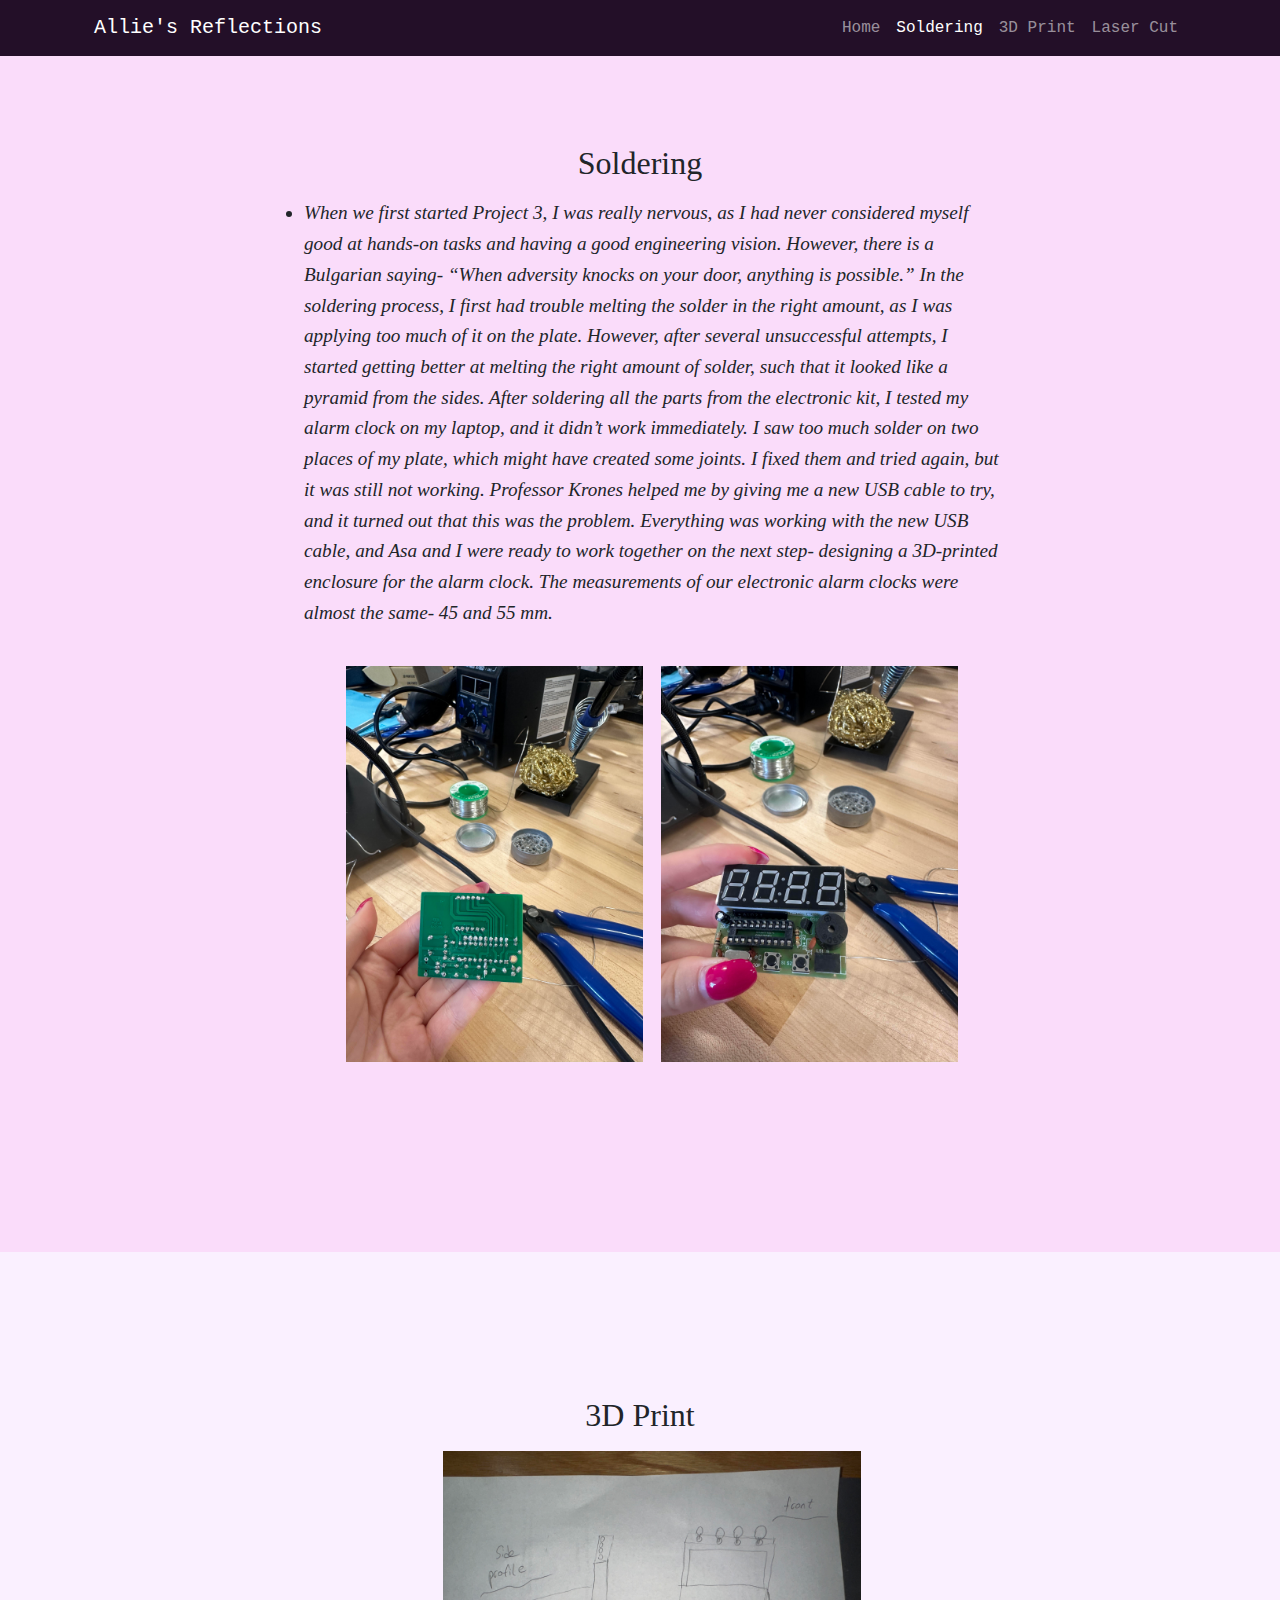
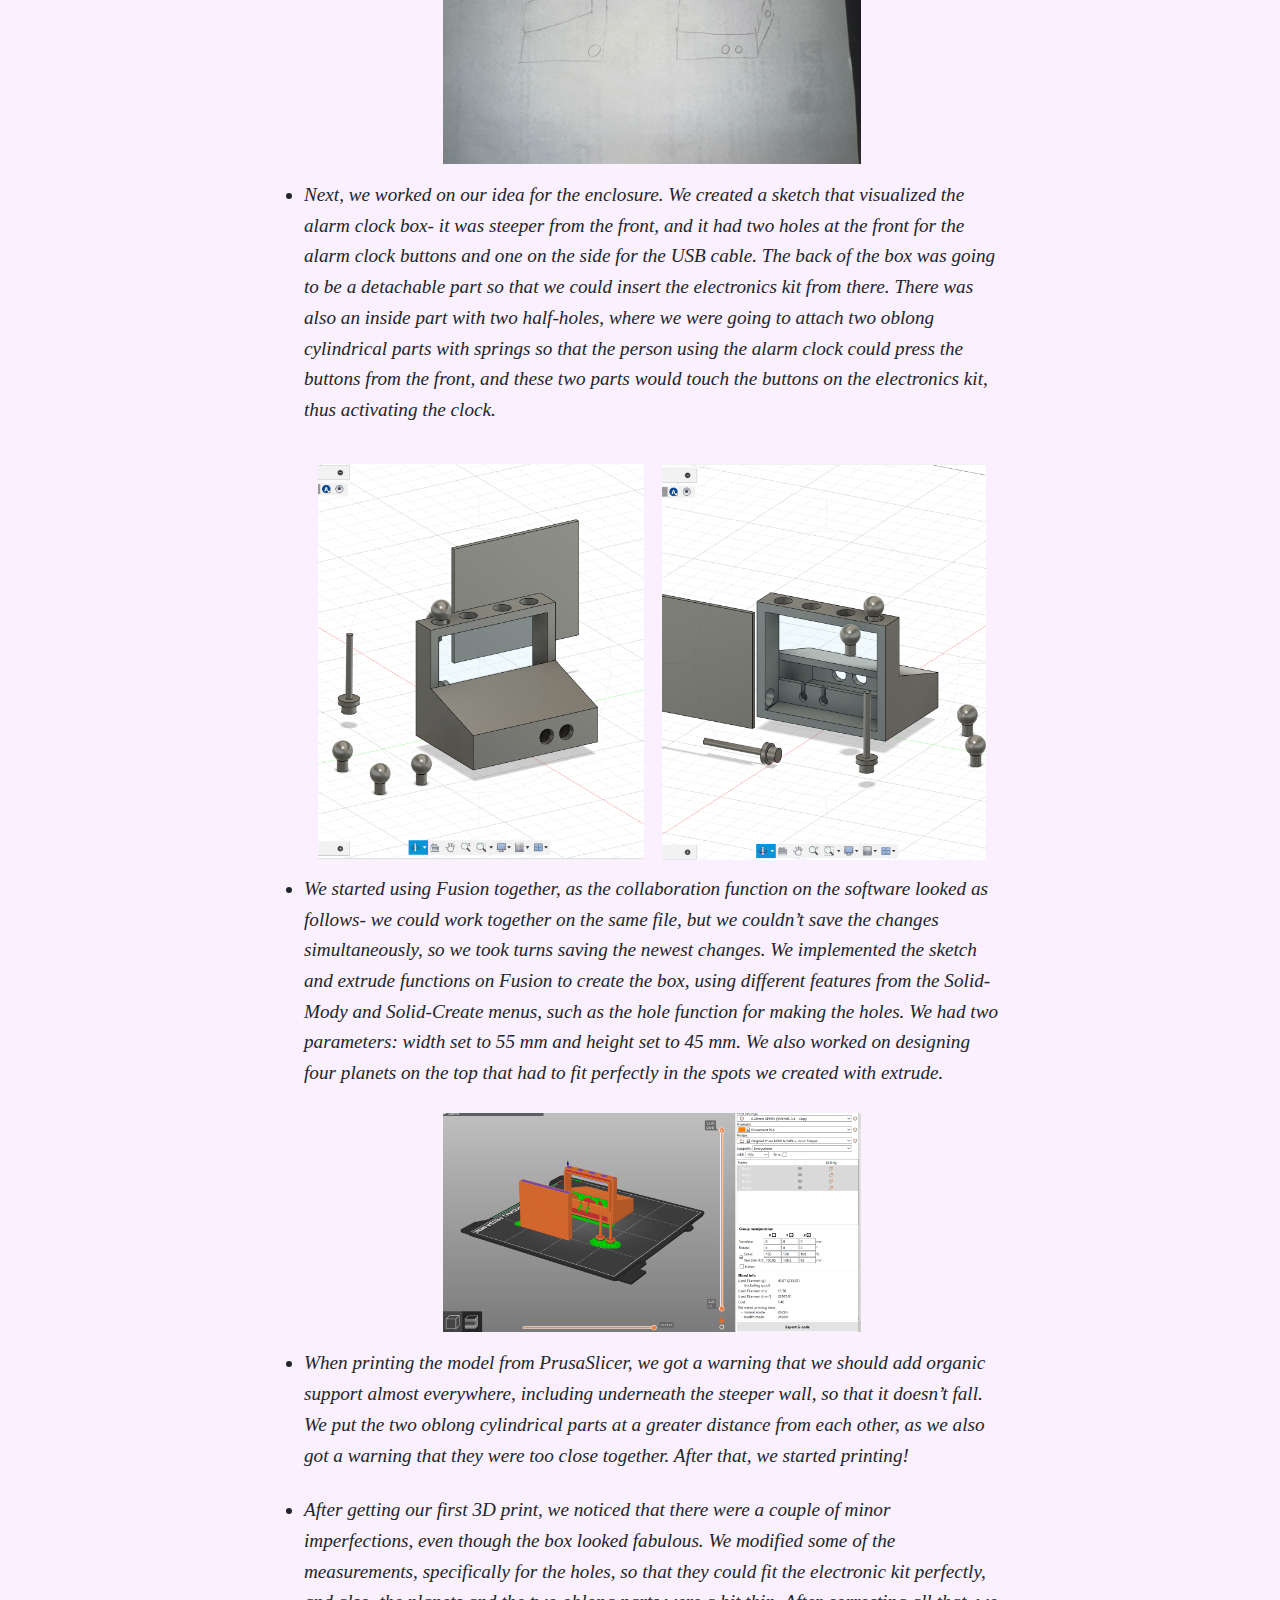
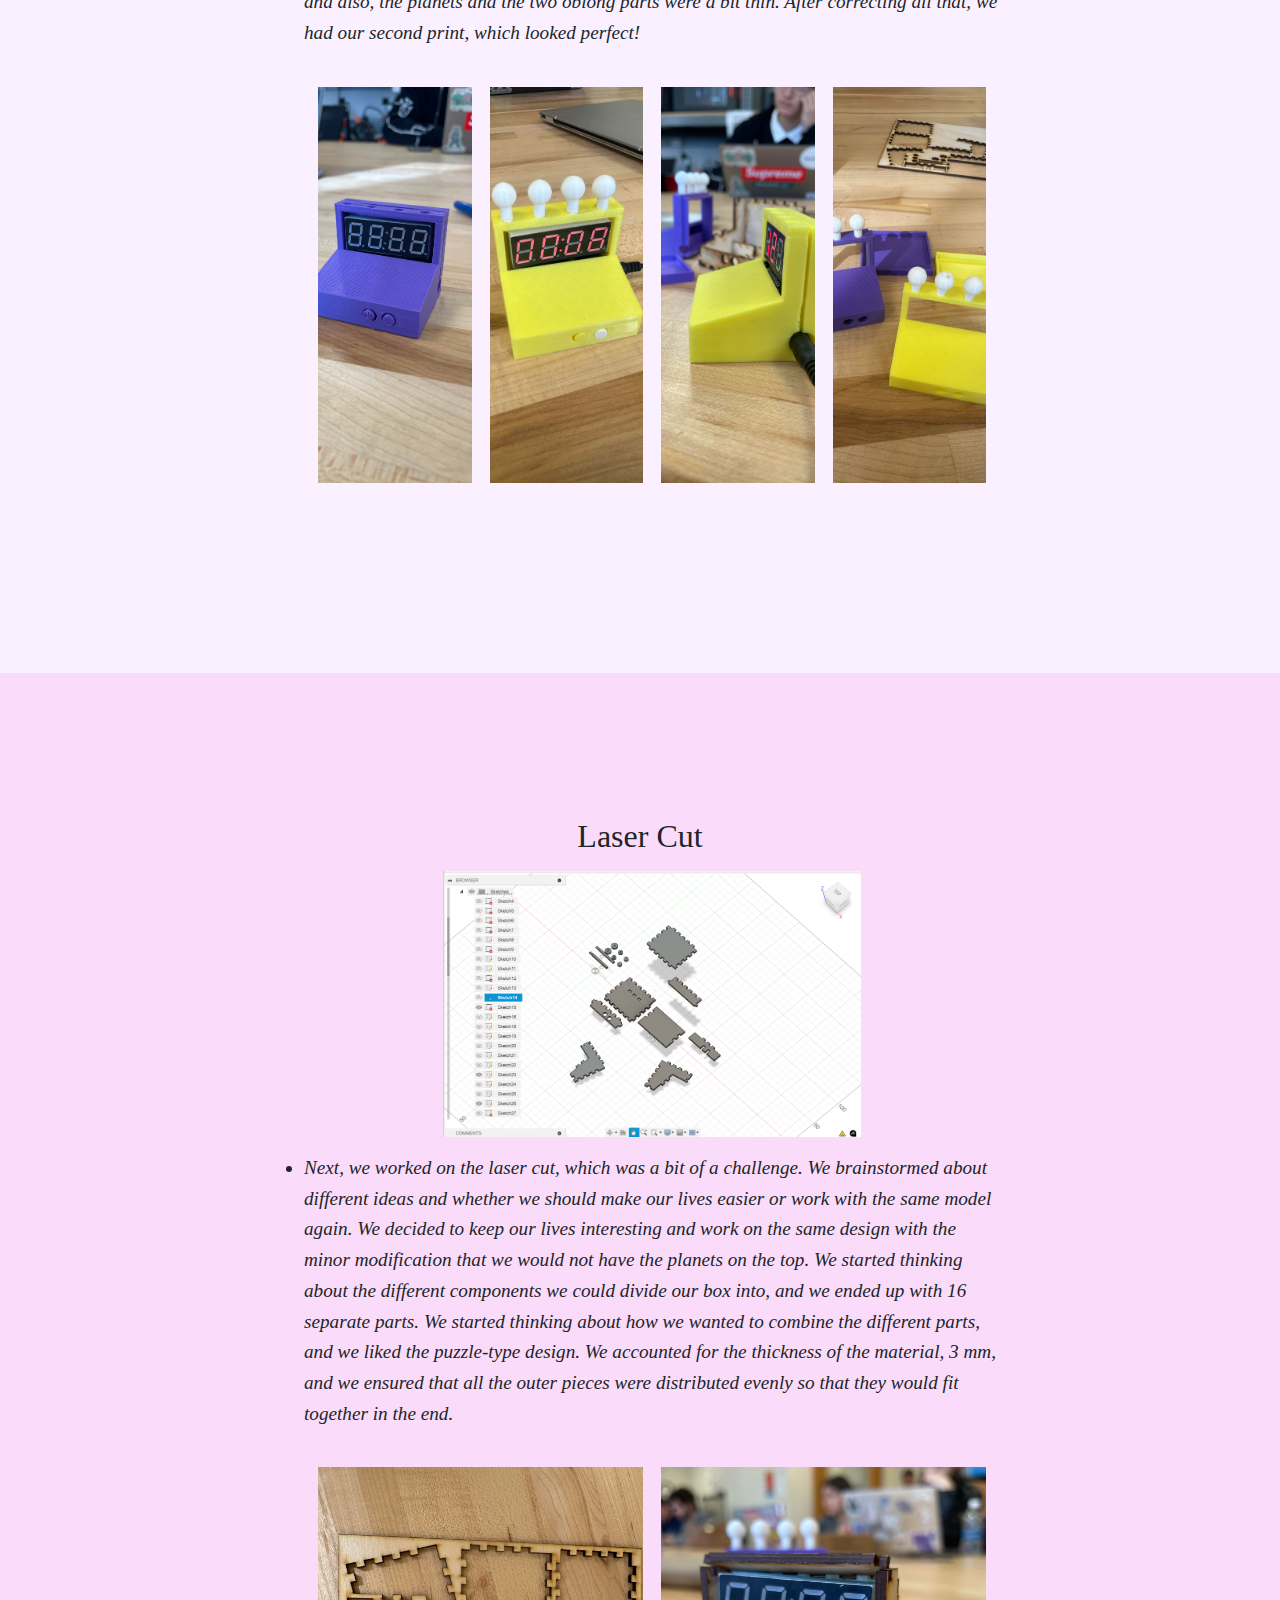
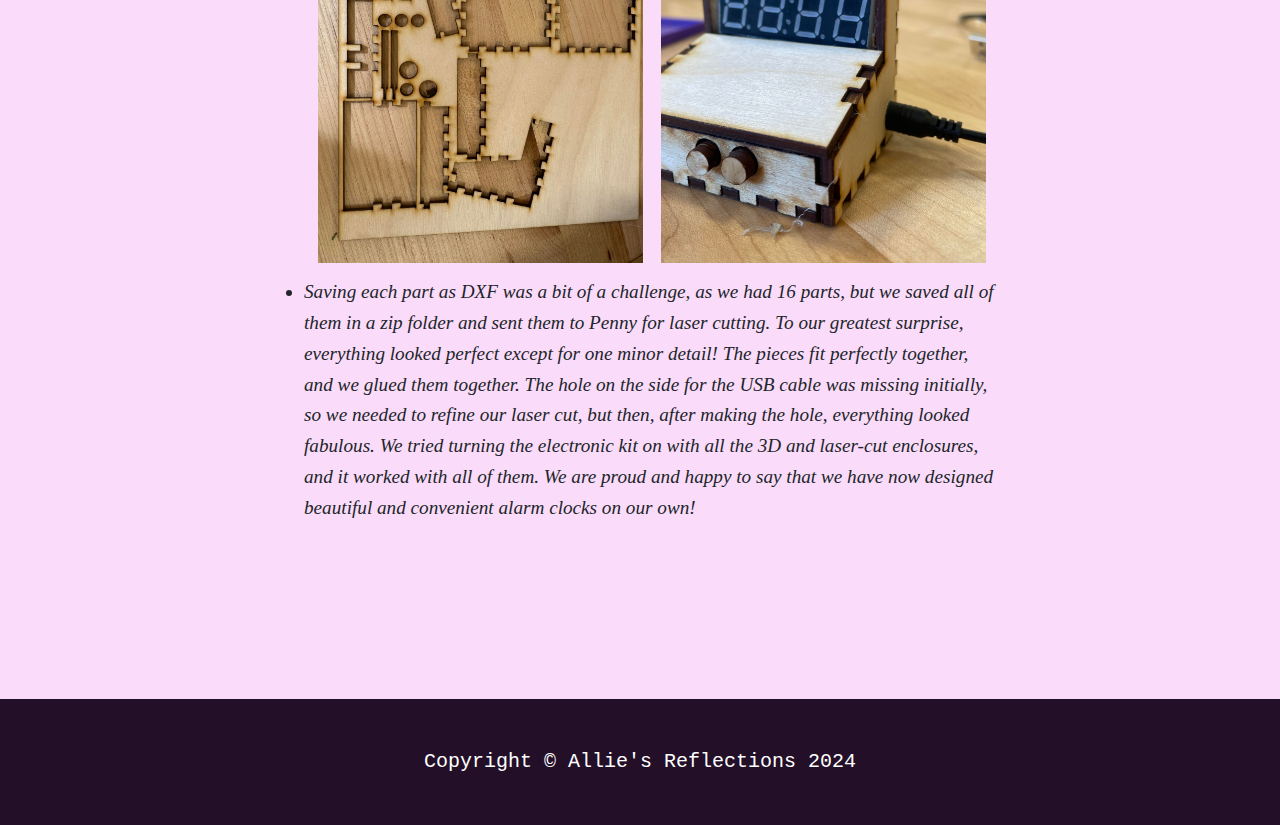
==== commit 7a5ee304: "Update project3.html" ====
--- a/project3.html
+++ b/project3.html
@@ -96,7 +96,7 @@
                 <div class="col-lg-8">
                     <h2>Laser Cut</h2>
                     <ul class="keychain-print-text">
-                        <img src="assets/bookholder.png" alt="Bookholder Print" class="keychain-image">
+                        <img src="assets/fusion_laser_cut.png" alt="Bookholder Print" class="keychain-image">
                         <li>Next, we worked on the laser cut, which was a bit of a challenge. We brainstormed about different ideas and whether we should make our lives easier or work with the same model again. We decided to keep our lives interesting and work on the same design with the minor modification that we would not have the planets on the top. We started thinking about the different components we could divide our box into, and we ended up with 16 separate parts. We started thinking about how we wanted to combine the different parts, and we liked the puzzle-type design. We accounted for the thickness of the material, 3 mm, and we ensured that all the outer pieces were distributed evenly so that they would fit together in the end.</li>
                         <div class="header-images">
                             <div class="header-image1">
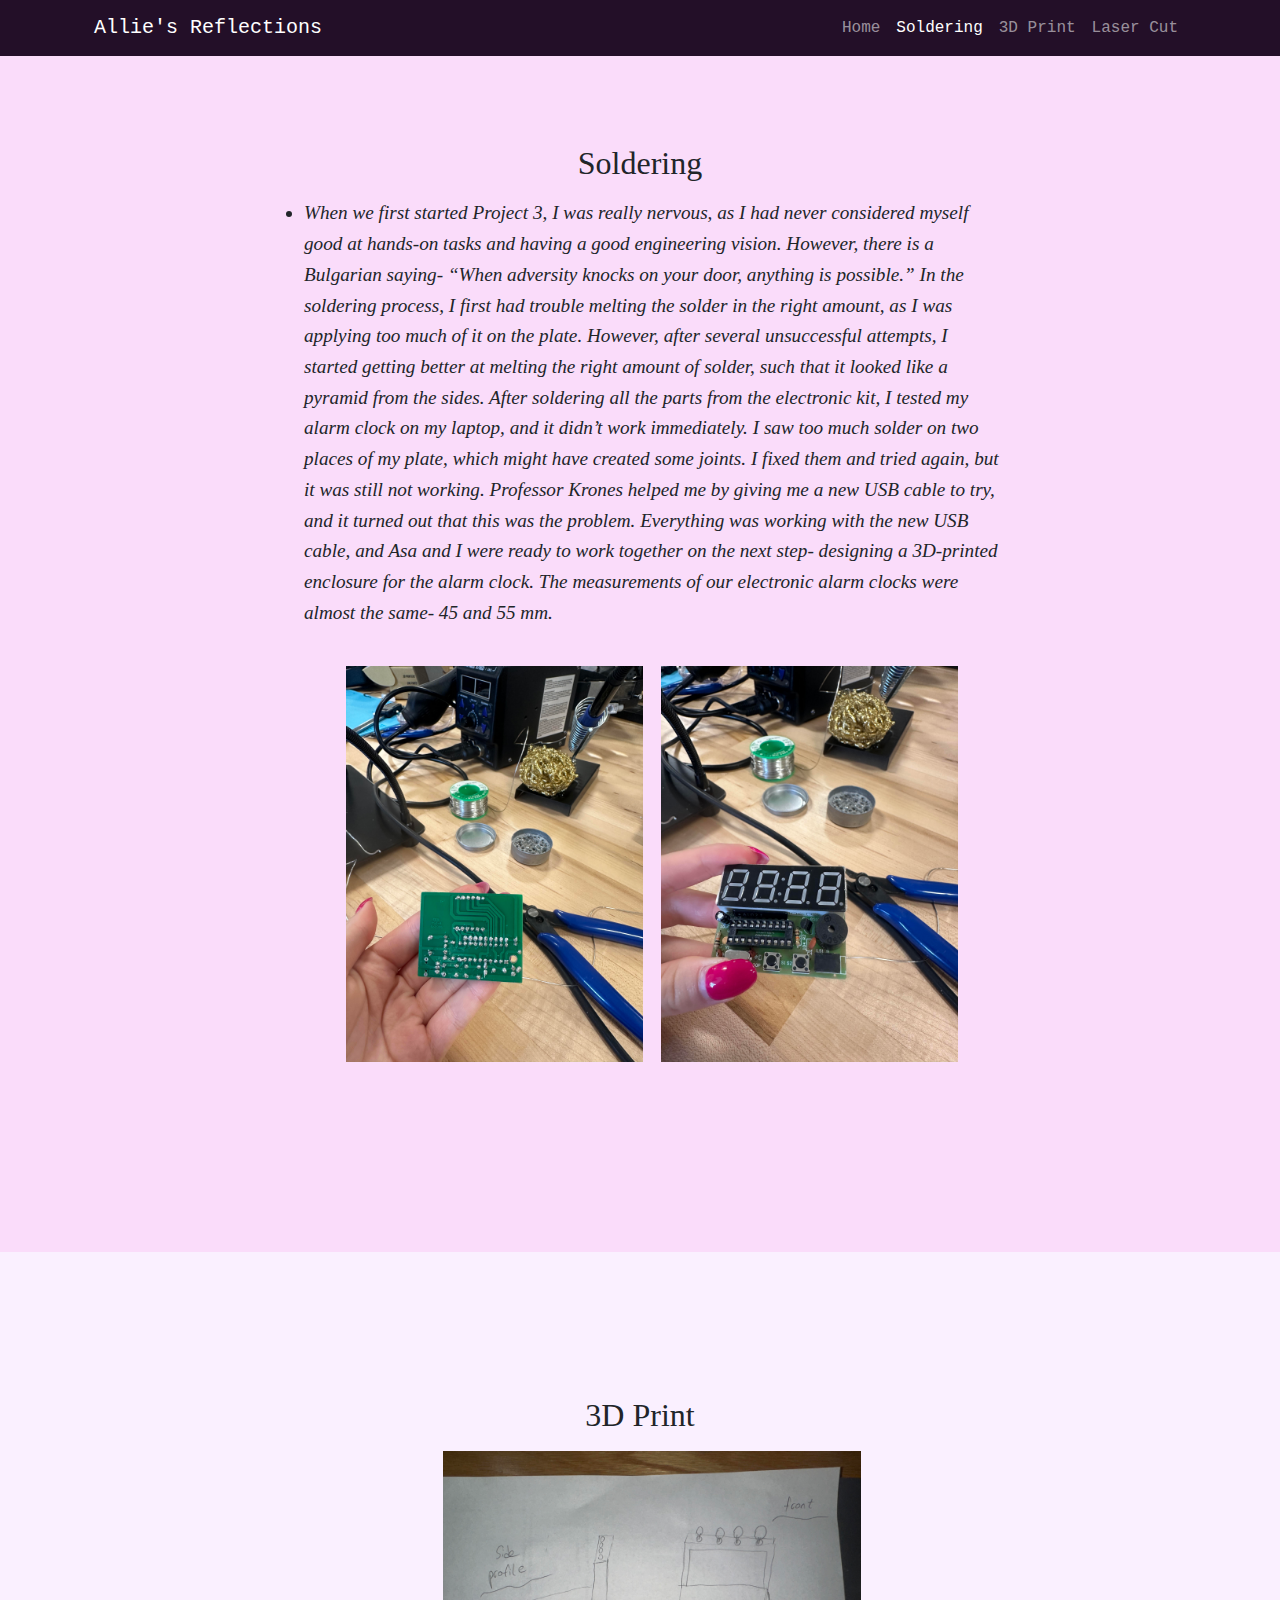
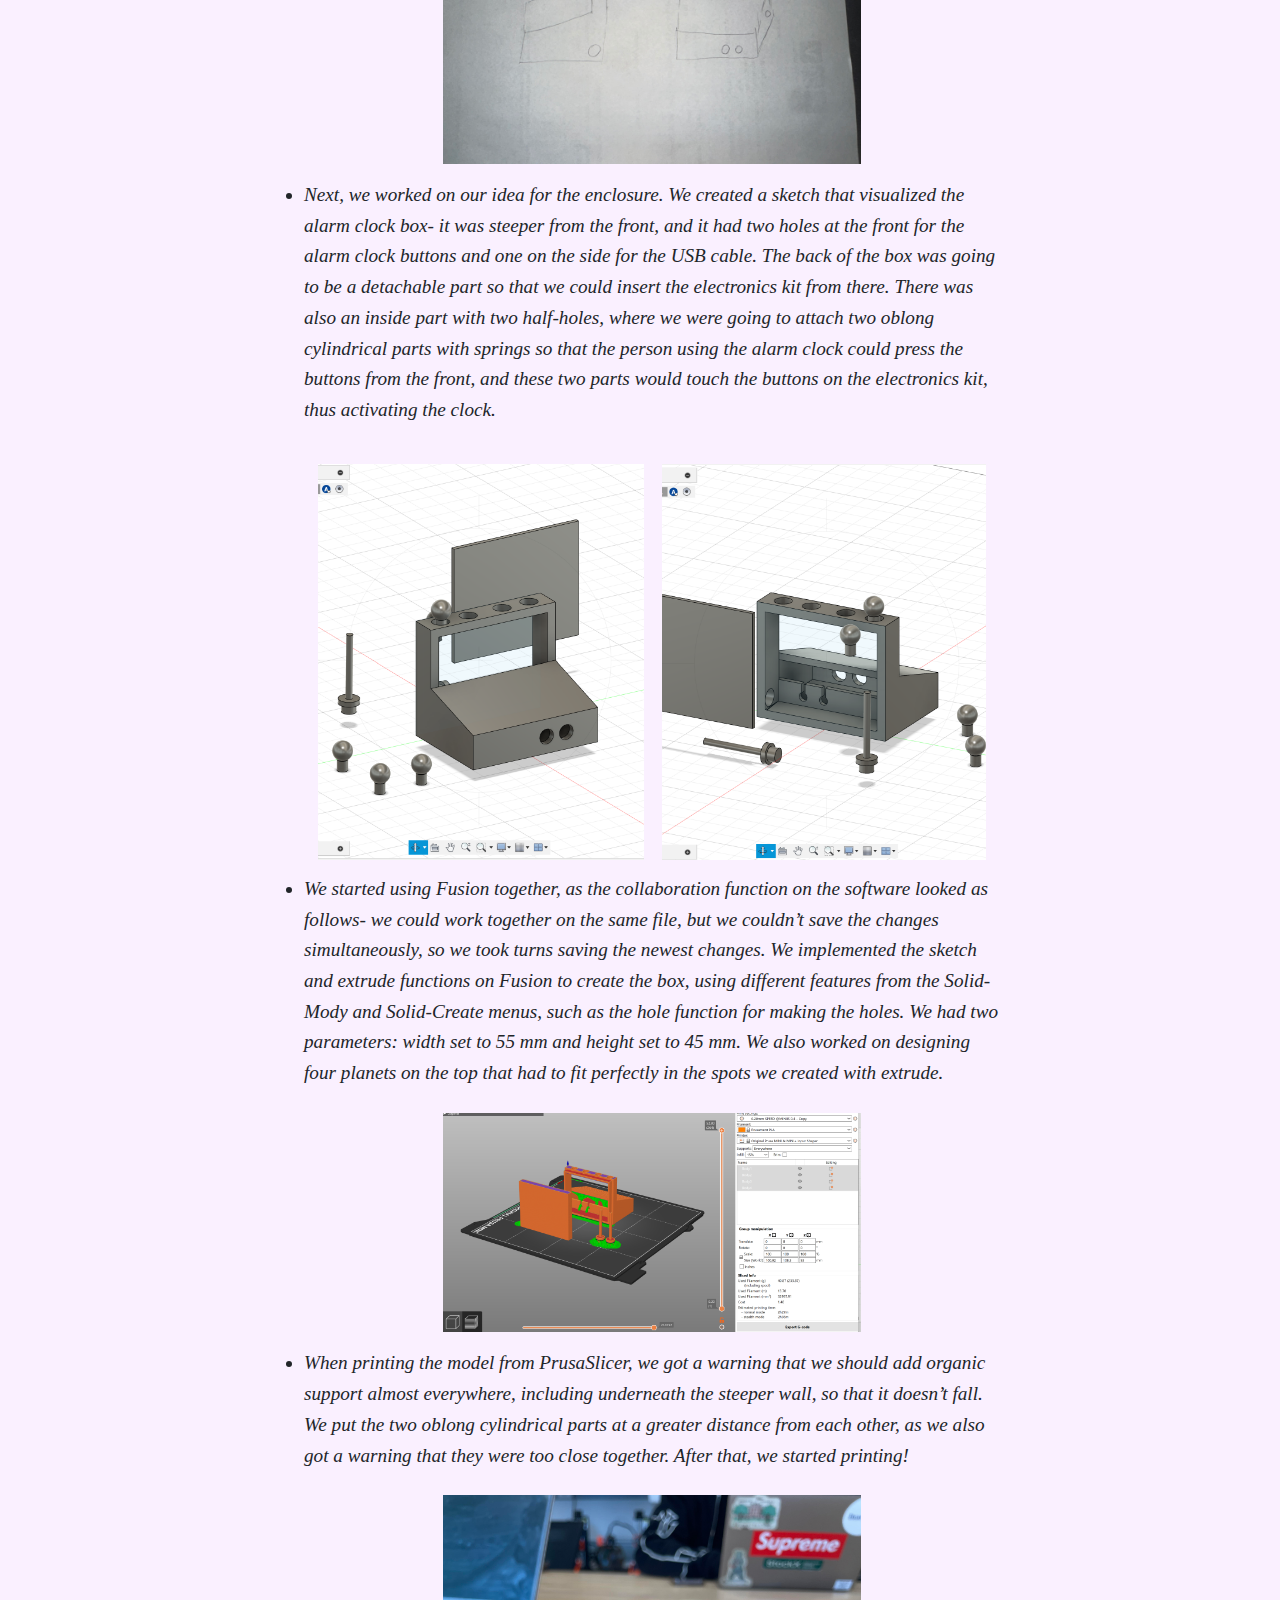
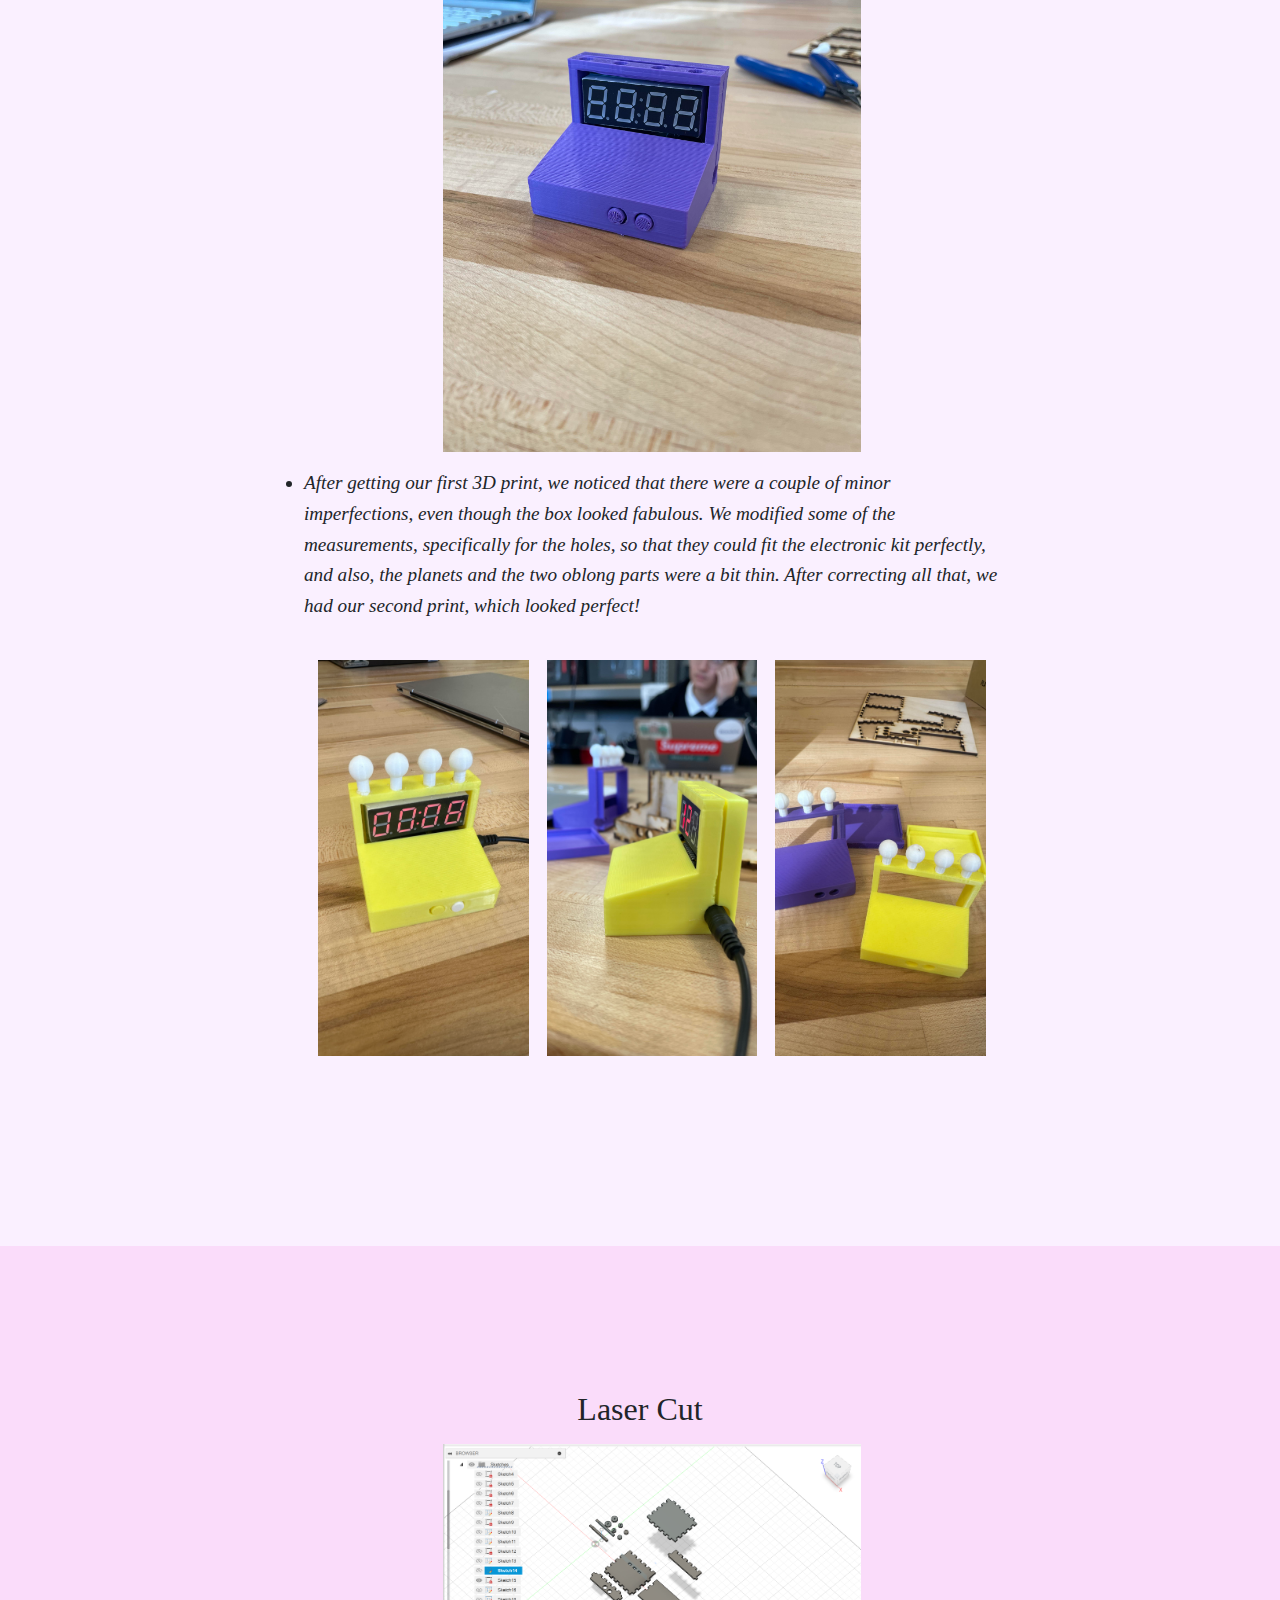
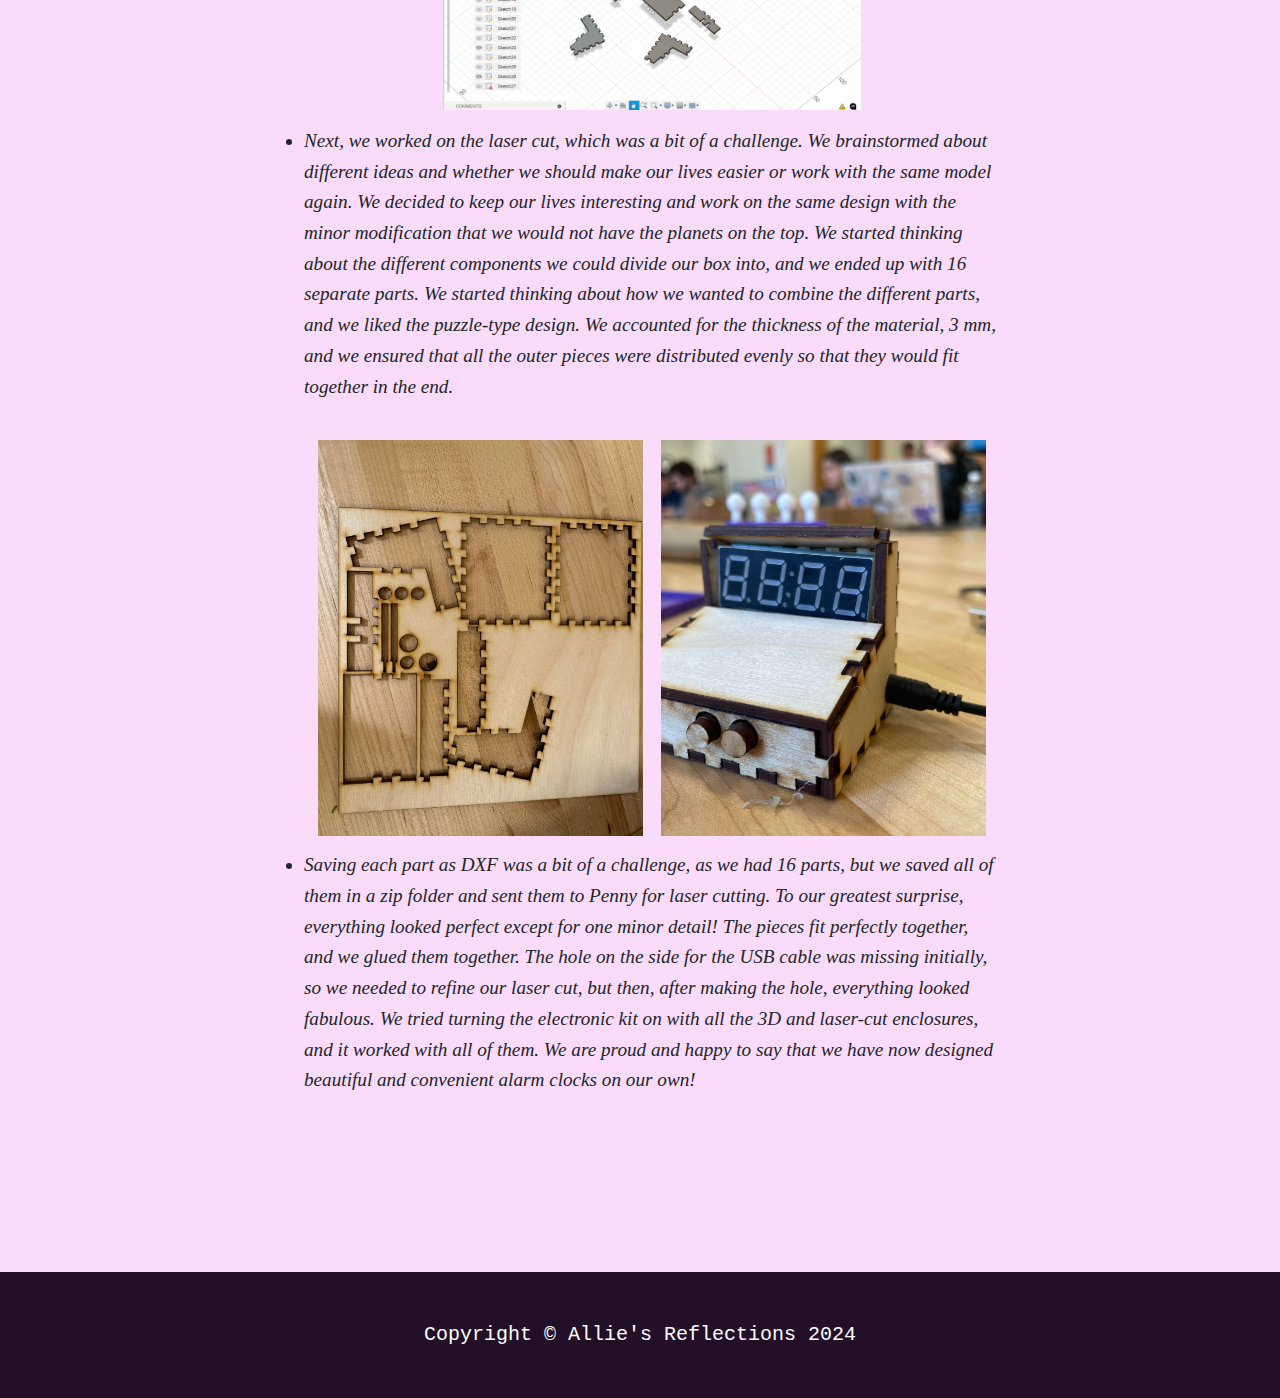
==== commit 78743a34: "Update project3.html" ====
--- a/project3.html
+++ b/project3.html
@@ -69,19 +69,17 @@
                         <li>We started using Fusion together, as the collaboration function on the software looked as follows- we could work together on the same file, but we couldn’t save the changes simultaneously, so we took turns saving the newest changes. We implemented the sketch and extrude functions on Fusion to create the box, using different features from the Solid-Mody and Solid-Create menus, such as the hole function for making the holes. We had two parameters: width set to 55 mm and height set to 45 mm. We also worked on designing four planets on the top that had to fit perfectly in the spots we created with extrude. </li>
                         <img src="assets/PrusaSlicer.png" alt="Remix2_PrusaSlicer" class="keychain-image">
                         <li>When printing the model from PrusaSlicer, we got a warning that we should add organic support almost everywhere, including underneath the steeper wall, so that it doesn’t fall. We put the two oblong cylindrical parts at a greater distance from each other, as we also got a warning that they were too close together. After that, we started printing! </li>
+                        <img src="assets/purple1.jpg" alt="Man Design" class="keychain-image">
                         <li>After getting our first 3D print, we noticed that there were a couple of minor imperfections, even though the box looked fabulous. We modified some of the measurements, specifically for the holes, so that they could fit the electronic kit perfectly, and also, the planets and the two oblong parts were a bit thin. After correcting all that, we had our second print, which looked perfect!</li>
                         <div class="header-images">
                             <div class="header-image1">
-                                <img src="assets/purple1.jpg" alt="Header Image 1" />
+                                <img src="assets/yellow1.jpg" alt="Header Image 1" />
                             </div>
                             <div class="header-image2">
-                                <img src="assets/yellow1.jpg" alt="Header Image 2" />
+                                <img src="assets/yellow2.jpg" alt="Header Image 2" />
                             </div>
                             <div class="header-image3">
-                                <img src="assets/yellow2.jpg" alt="Header Image 3" />
-                            </div>
-                            <div class="header-image4">
-                                <img src="assets/yellow_and_purple.jpg" alt="Header Image 4" />
+                                <img src="assets/yellow_and_purple.jpg" alt="Header Image 3" />
                             </div>
                         </div>
                     </ul>
